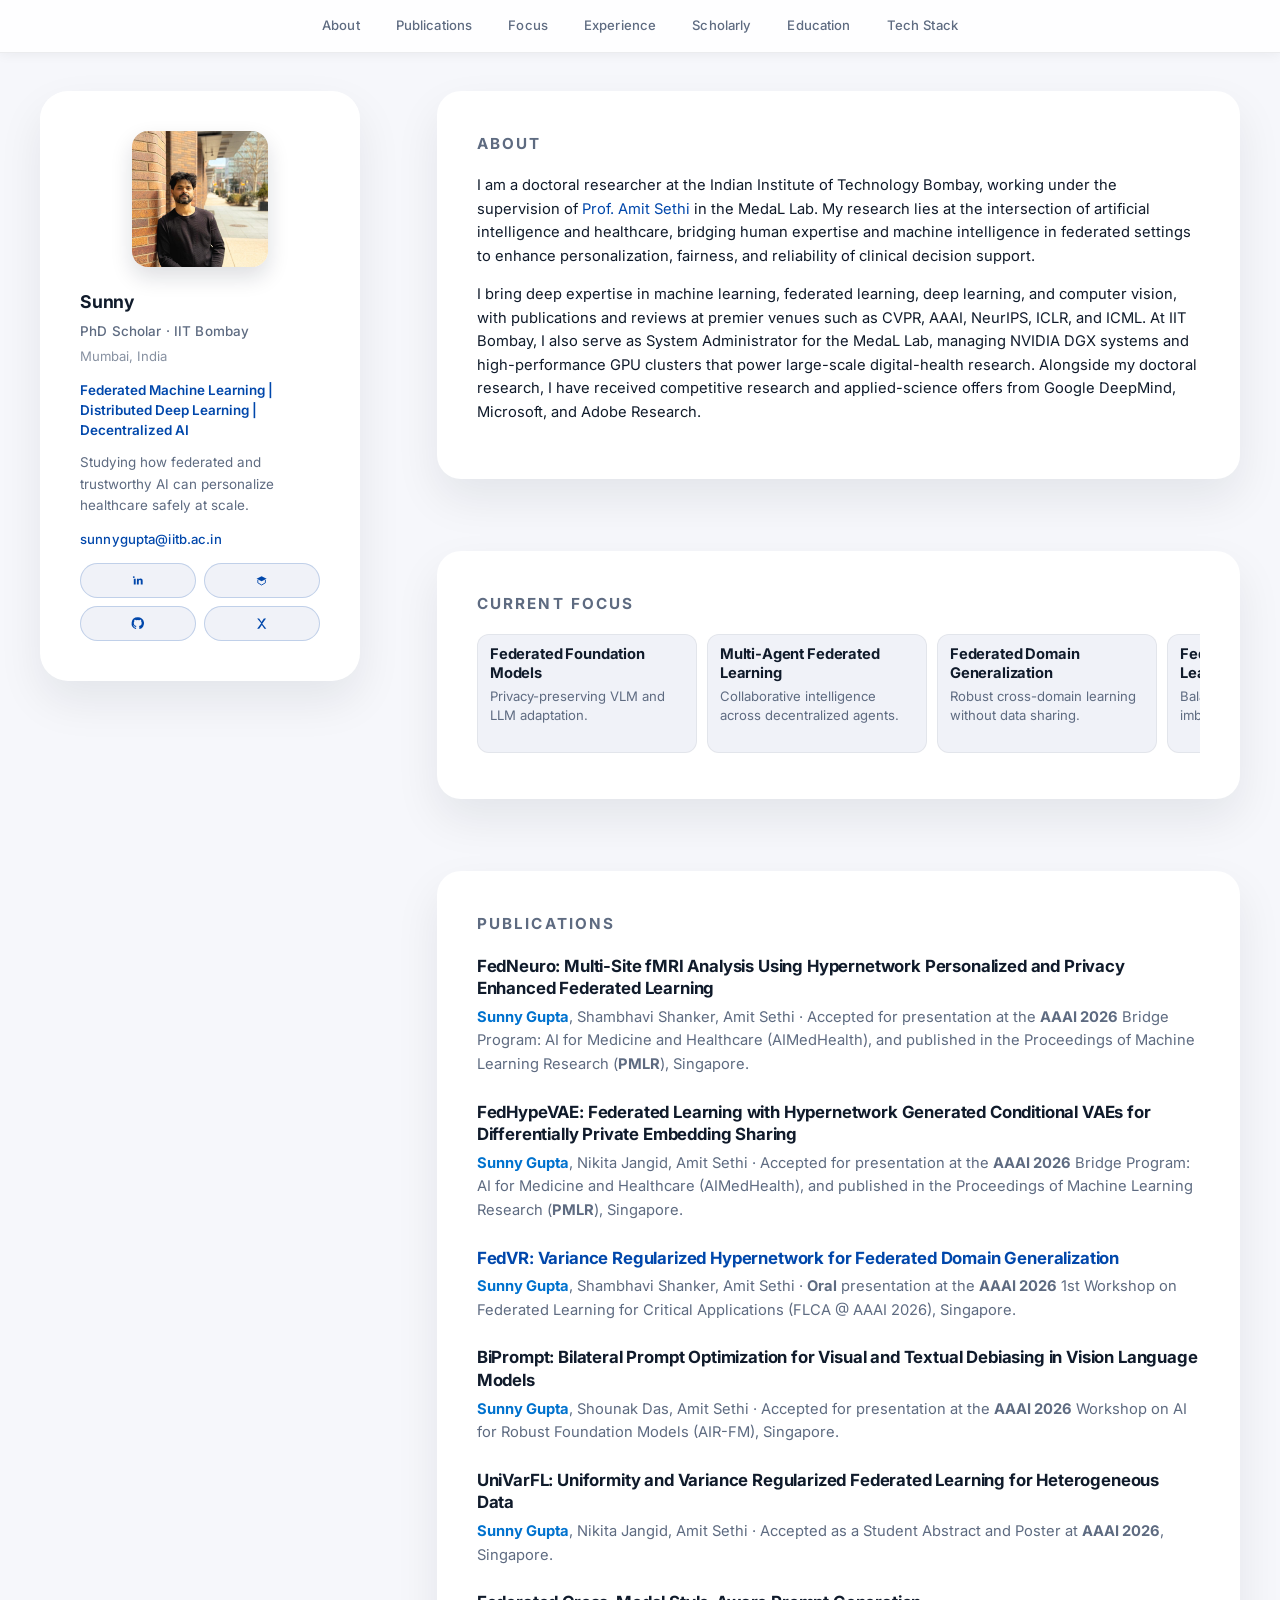
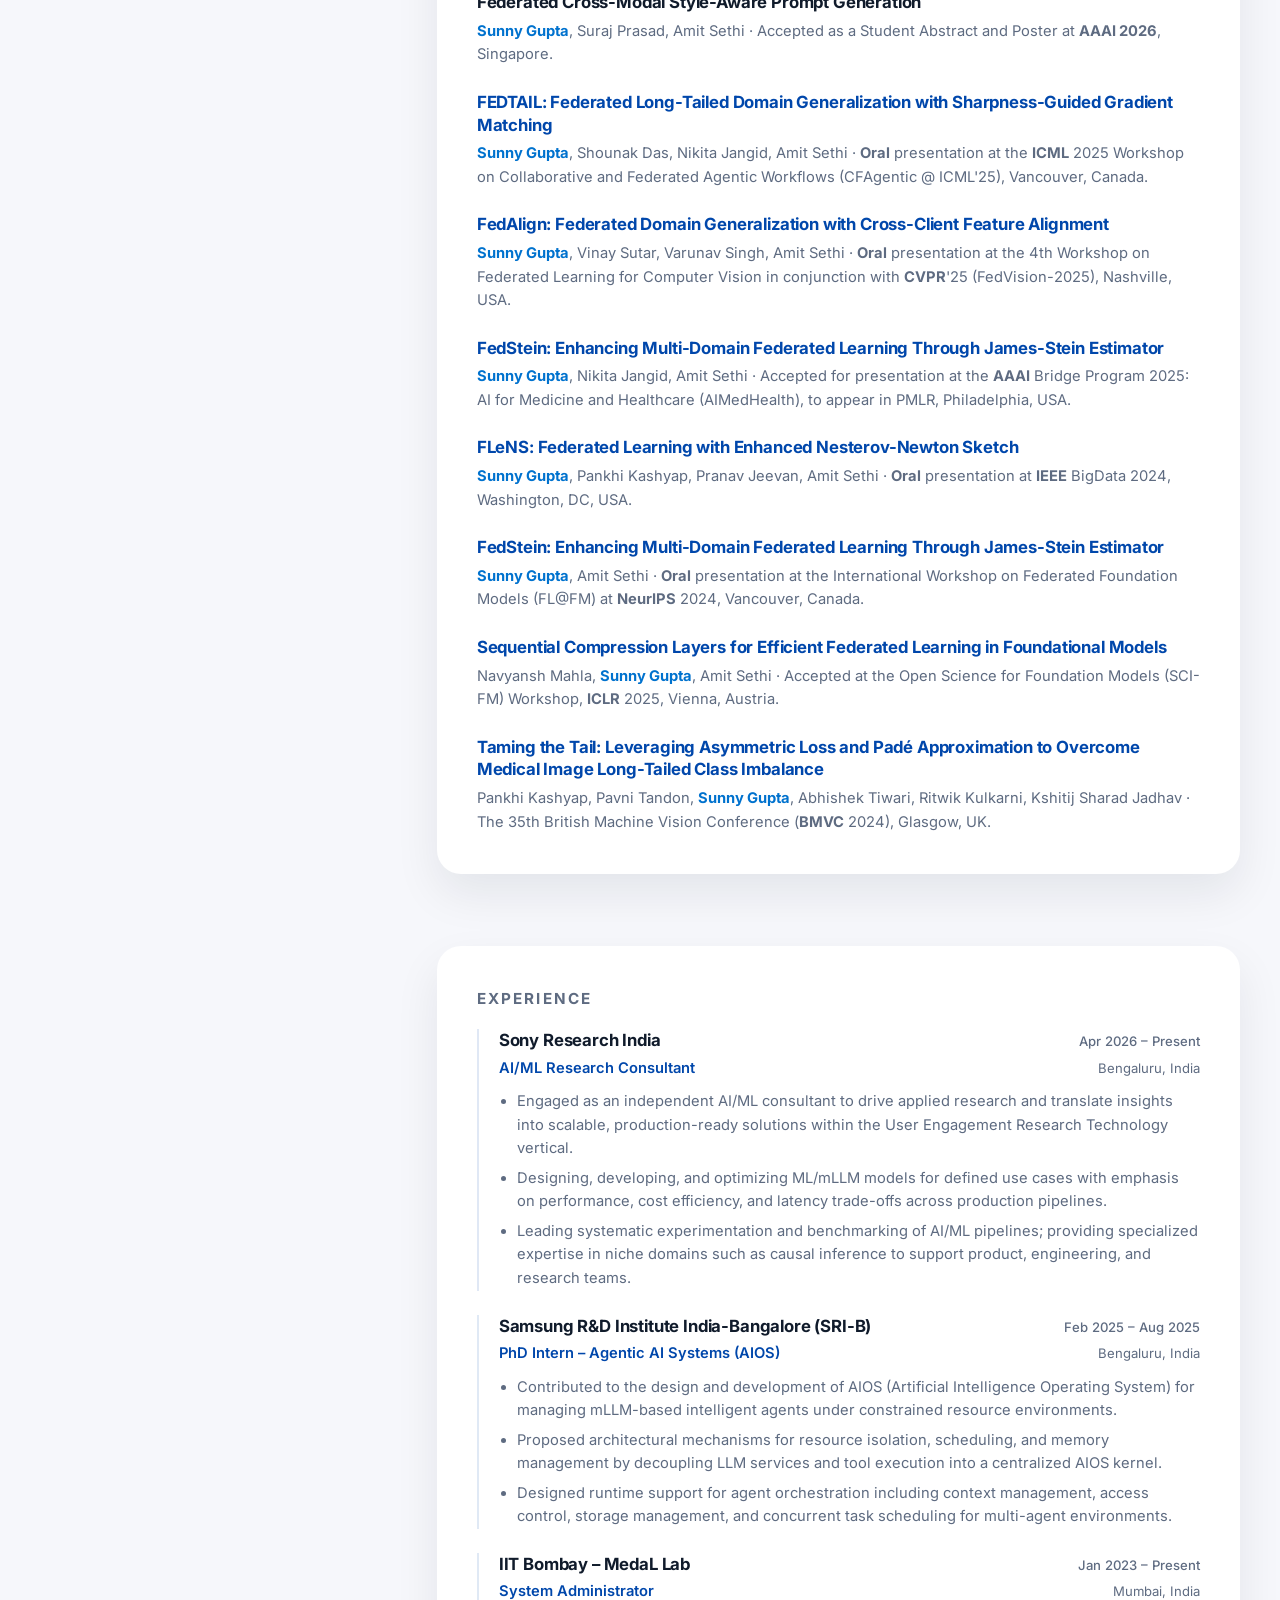
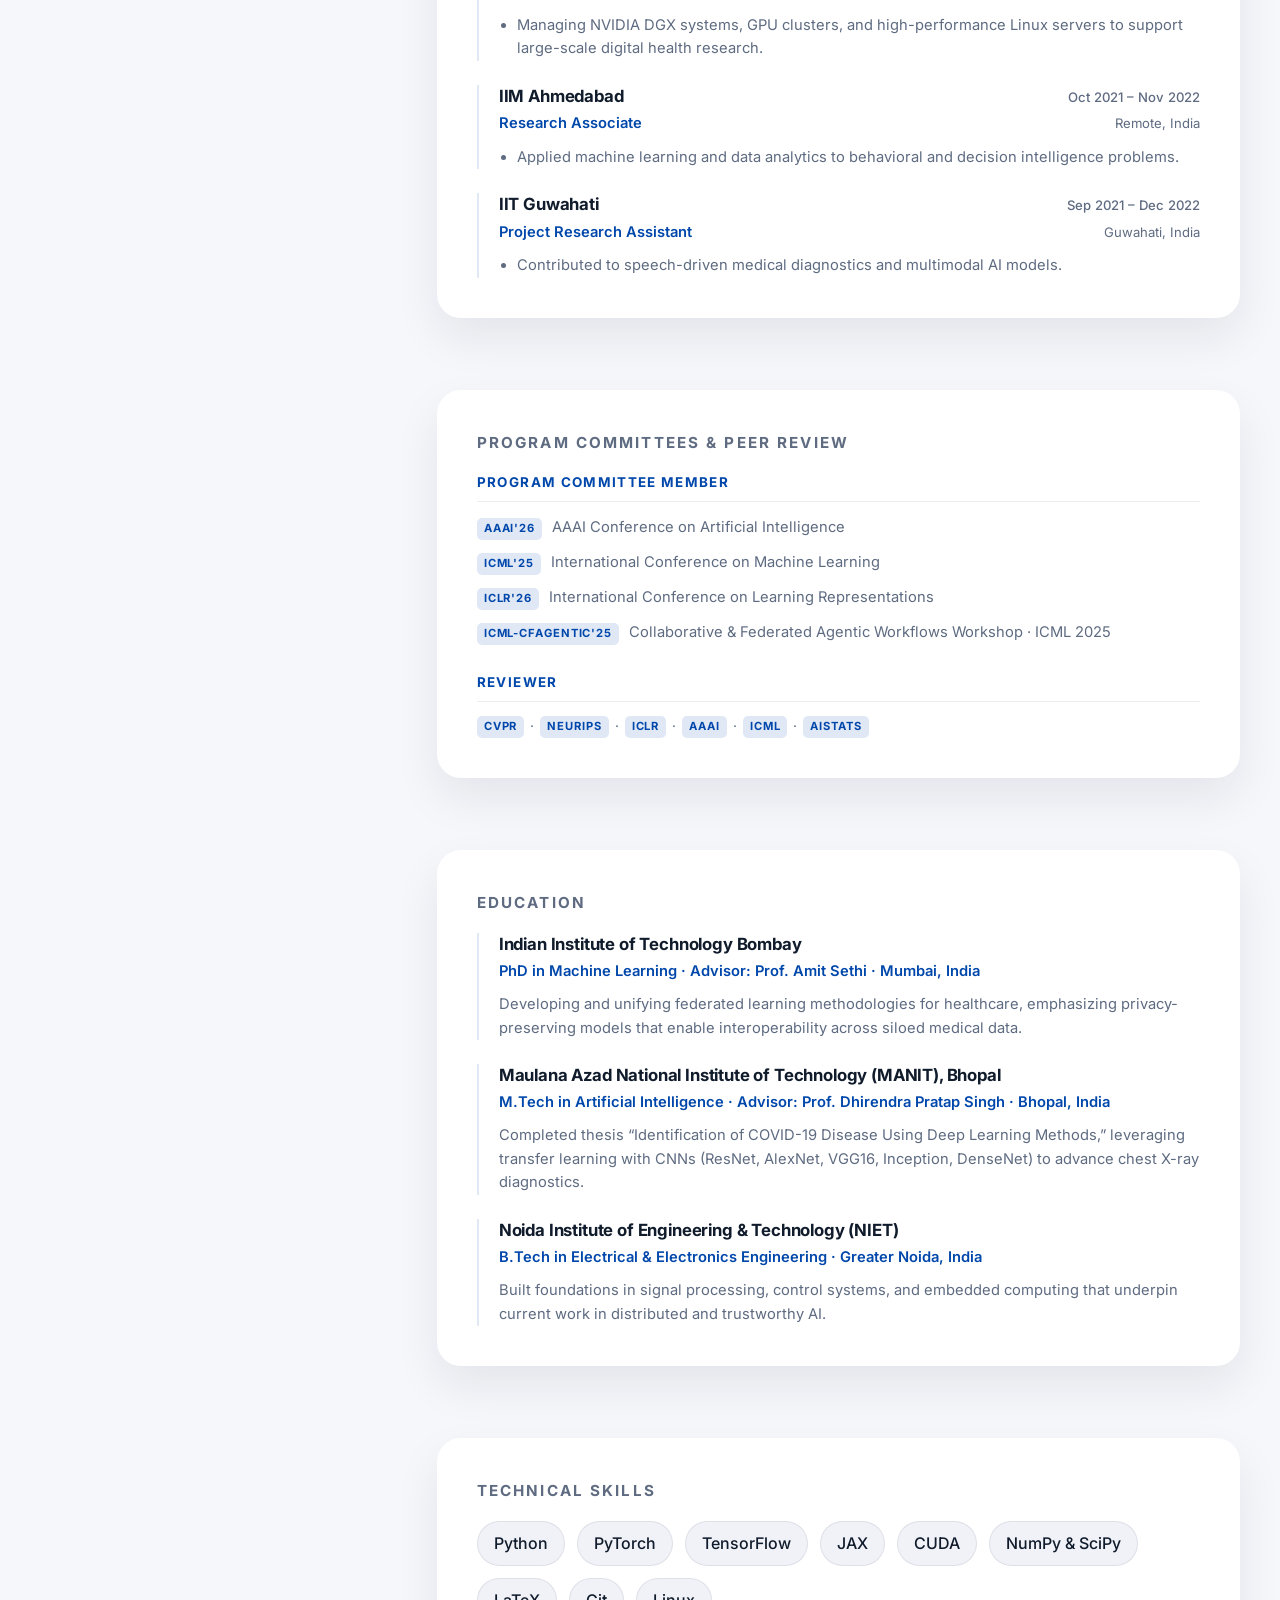
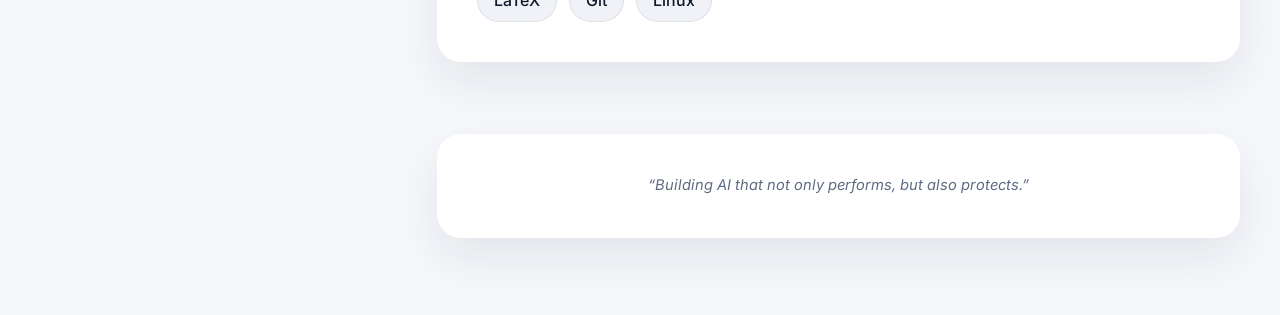
==== index.html @ 32f41bed "Fix mobile overflow, move offers to About, unify font sizes - Fix horizontal overflow on narrow scre" ====
<!DOCTYPE html>
<html lang="en">
<head>
  <meta charset="utf-8">
  <meta http-equiv="X-UA-Compatible" content="IE=edge">
  <meta name="viewport" content="width=device-width, initial-scale=1">
  <title>Sunny Gupta | Machine Learning Researcher</title>
  <meta name="description" content="Portfolio of Sunny Gupta, PhD Scholar at IIT Bombay focused on federated learning, distributed deep learning, and trustworthy AI.">
  <link rel="preconnect" href="https://fonts.googleapis.com">
  <link rel="preconnect" href="https://fonts.gstatic.com" crossorigin>
  <link href="https://fonts.googleapis.com/css2?family=Inter:wght@300;400;500;600;700&display=swap" rel="stylesheet">
  <link rel="stylesheet" href="styles.css?v=8">
  <style>
    #service, #education {
      background: #ffffff !important;
      border-radius: 24px !important;
      padding: clamp(28px, 4vw, 40px) !important;
      box-shadow: 0 20px 45px rgba(15, 23, 42, 0.08) !important;
    }
  </style>
</head>
<body data-ga-id="" data-plausible-domain="">
  <header class="top-nav">
    <nav class="top-nav__inner" aria-label="Page sections">
      <a href="#about">About</a>
      <a href="#highlights">Publications</a>
      <a href="#focus">Focus</a>
      <a href="#experience">Experience</a>
      <a href="#service">Scholarly</a>
      <a href="#education">Education</a>
      <a href="#skills">Tech Stack</a>
    </nav>
  </header>

  <div class="page">
    <aside class="profile">
      <div class="profile__image">
        <img src="sunny.jpg" alt="Portrait of Sunny Gupta" loading="lazy">
      </div>
      <div class="profile__content">
        <div class="profile__header">
          <h1 class="profile__name">Sunny</h1>
          <p class="profile__eyebrow">PhD Scholar · IIT Bombay</p>
          <p class="profile__location">Mumbai, India</p>
        </div>
        <p class="profile__role">Federated Machine Learning | Distributed Deep Learning | Decentralized AI</p>
        <p class="profile__tagline">
          Studying how federated and trustworthy AI can personalize healthcare safely at scale.
        </p>
        <a href="mailto:sunnygupta@iitb.ac.in" class="profile__email">sunnygupta@iitb.ac.in</a>

        <div class="profile__actions">
          <a class="button secondary button--icon" href="https://linkedin.com/in/isunnyi" target="_blank" rel="noopener" title="LinkedIn">
            <svg viewBox="0 0 24 24" aria-hidden="true">
              <path d="M6 9h3v9H6zM7.5 6.5a1.5 1.5 0 1 1-3 0a1.5 1.5 0 0 1 3 0zM11 9h2.8v1.3h.04a3 3 0 0 1 2.66-1.46C18.8 8.84 20 10 20 12.43V18h-3v-4.95c0-1.19-.43-2-1.52-2-0.83 0-1.32.56-1.54 1.1-.08.19-.1.46-.1.73V18h-3z" fill="currentColor"></path>
            </svg>
            <span class="sr-only">LinkedIn</span>
          </a>
          <a class="button secondary button--icon" href="https://scholar.google.com/citations?user=-I-B6DgAAAAJ&amp;hl=en" target="_blank" rel="noopener" title="Google Scholar">
            <svg viewBox="0 0 24 24" aria-hidden="true">
              <path d="m4 9 8-4 8 4-8 4-8-4z" fill="currentColor"></path>
              <path d="M6 11v4.5L12 19l6-3.5V11" fill="none" stroke="currentColor" stroke-width="1.4" stroke-linejoin="round"></path>
            </svg>
            <span class="sr-only">Google Scholar</span>
          </a>
          <a class="button secondary button--icon" href="https://github.com/sunnyinAI" target="_blank" rel="noopener" title="GitHub">
            <svg viewBox="0 0 24 24" aria-hidden="true">
              <path d="M12 2a9.5 9.5 0 0 0-3 18.5c.47.09.65-.2.65-.46v-1.6c-2.65.58-3.2-1.27-3.2-1.27-.43-1.09-1.05-1.38-1.05-1.38-.86-.6.07-.59.07-.59.95.07 1.45.99 1.45.99.85 1.48 2.23 1.05 2.78.8.09-.63.33-1.05.6-1.29-2.11-.24-4.33-1.08-4.33-4.8 0-1.06.38-1.93 1-2.61-.1-.24-.44-1.2.1-2.5 0 0 .82-.26 2.7 1a9.3 9.3 0 0 1 4.9 0c1.88-1.26 2.7-1 2.7-1 .54 1.3.2 2.26.1 2.5.62.68 1 1.55 1 2.6 0 3.73-2.22 4.57-4.34 4.81.34.3.64.88.64 1.78v2.64c0 .26.18.55.66.46A9.5 9.5 0 0 0 12 2z" fill="currentColor"></path>
            </svg>
            <span class="sr-only">GitHub</span>
          </a>
          <a class="button secondary button--icon" href="https://x.com/sunnyinAI" target="_blank" rel="noopener" title="X / Twitter">
            <svg viewBox="0 0 24 24" aria-hidden="true">
              <path d="M5 4h3l3.9 5.5L15.6 4H19l-6 8.2L19.5 20h-3l-4.1-5.8L8.2 20H5l6.4-8.4z" fill="currentColor"></path>
            </svg>
            <span class="sr-only">X</span>
          </a>
        </div>

      </div>
    </aside>

    <main class="content">
      <section id="about" class="content__section">
        <h2 class="section-title">About</h2>
        <p>
          I am a doctoral researcher at the Indian Institute of Technology Bombay, working under the supervision of
          <a href="https://www.ee.iitb.ac.in/~asethi/" target="_blank" rel="noopener">Prof. Amit Sethi</a> in the MedaL Lab. My research lies at the intersection of artificial intelligence and healthcare, bridging human expertise and machine intelligence in federated settings to enhance personalization, fairness, and reliability of clinical decision support.
        </p>
        <p>
          I bring deep expertise in machine learning, federated learning, deep learning, and computer vision, with publications and reviews at premier venues such as CVPR, AAAI, NeurIPS, ICLR, and ICML. At IIT Bombay, I also serve as System Administrator for the MedaL Lab, managing NVIDIA DGX systems and high-performance GPU clusters that power large-scale digital-health research. Alongside my doctoral research, I have received competitive research and applied-science offers from Google DeepMind, Microsoft, and Adobe Research.
        </p>
      </section>

      <section id="focus" class="content__section">
        <h2 class="section-title">Current Focus</h2>
        <div class="focus-strip">
          <article>
            <h3>Federated Foundation Models</h3>
            <p>Privacy-preserving VLM and LLM adaptation.</p>
          </article>
          <article>
            <h3>Multi-Agent Federated Learning</h3>
            <p>Collaborative intelligence across decentralized agents.</p>
          </article>
          <article>
            <h3>Federated Domain Generalization</h3>
            <p>Robust cross-domain learning without data sharing.</p>
          </article>
          <article>
            <h3>Federated Long-Tailed Learning</h3>
            <p>Balanced learning under label imbalance and non-IID data.</p>
          </article>
          <article>
            <h3>Trustworthy Federated Systems</h3>
            <p>Designing privacy-preserving training with differential privacy and secure aggregation.</p>
          </article>
        </div>
      </section>

      <section id="highlights" class="content__section">
        <h2 class="section-title">Publications</h2>
        <ul class="list-with-heading">
          <li>
            <h3>FedNeuro: Multi-Site fMRI Analysis Using Hypernetwork Personalized and Privacy Enhanced Federated Learning</h3>
            <p><span class="author-highlight">Sunny Gupta</span>, Shambhavi Shanker, Amit Sethi · Accepted for presentation at the <strong>AAAI 2026</strong> Bridge Program: AI for Medicine and Healthcare (AIMedHealth), and published in the Proceedings of Machine Learning Research (<strong>PMLR</strong>), Singapore.</p>
          </li>
          <li>
            <h3>FedHypeVAE: Federated Learning with Hypernetwork Generated Conditional VAEs for Differentially Private Embedding Sharing</h3>
            <p><span class="author-highlight">Sunny Gupta</span>, Nikita Jangid, Amit Sethi · Accepted for presentation at the <strong>AAAI 2026</strong> Bridge Program: AI for Medicine and Healthcare (AIMedHealth), and published in the Proceedings of Machine Learning Research (<strong>PMLR</strong>), Singapore.</p>
          </li>
          <li>
            <h3><a href="https://openreview.net/forum?id=sf1ovOGTaf" target="_blank" rel="noopener">FedVR: Variance Regularized Hypernetwork for Federated Domain Generalization</a></h3>
            <p><span class="author-highlight">Sunny Gupta</span>, Shambhavi Shanker, Amit Sethi · <strong>Oral</strong> presentation at the <strong>AAAI 2026</strong> 1st Workshop on Federated Learning for Critical Applications (FLCA @ AAAI 2026), Singapore.</p>
          </li>
          <li>
            <h3>BiPrompt: Bilateral Prompt Optimization for Visual and Textual Debiasing in Vision Language Models</h3>
            <p><span class="author-highlight">Sunny Gupta</span>, Shounak Das, Amit Sethi · Accepted for presentation at the <strong>AAAI 2026</strong> Workshop on AI for Robust Foundation Models (AIR-FM), Singapore.</p>
          </li>
          <li>
            <h3>UniVarFL: Uniformity and Variance Regularized Federated Learning for Heterogeneous Data</h3>
            <p><span class="author-highlight">Sunny Gupta</span>, Nikita Jangid, Amit Sethi · Accepted as a Student Abstract and Poster at <strong>AAAI 2026</strong>, Singapore.</p>
          </li>
          <li>
            <h3>Federated Cross-Modal Style-Aware Prompt Generation</h3>
            <p><span class="author-highlight">Sunny Gupta</span>, Suraj Prasad, Amit Sethi · Accepted as a Student Abstract and Poster at <strong>AAAI 2026</strong>, Singapore.</p>
          </li>
          <li>
            <h3><a href="https://icml.cc/virtual/2025/47994" target="_blank" rel="noopener">FEDTAIL: Federated Long-Tailed Domain Generalization with Sharpness-Guided Gradient Matching</a></h3>
            <p><span class="author-highlight">Sunny Gupta</span>, Shounak Das, Nikita Jangid, Amit Sethi · <strong>Oral</strong> presentation at the <strong>ICML</strong> 2025 Workshop on Collaborative and Federated Agentic Workflows (CFAgentic @ ICML'25), Vancouver, Canada.</p>
          </li>
          <li>
            <h3><a href="https://openaccess.thecvf.com/content/CVPR2025W/FedVision/html/Gupta_FedAlign_Federated_Domain_Generalization_with_Cross-Client_Feature_Alignment_CVPRW_2025_paper.html" target="_blank" rel="noopener">FedAlign: Federated Domain Generalization with Cross-Client Feature Alignment</a></h3>
            <p><span class="author-highlight">Sunny Gupta</span>, Vinay Sutar, Varunav Singh, Amit Sethi · <strong>Oral</strong> presentation at the 4th Workshop on Federated Learning for Computer Vision in conjunction with <strong>CVPR</strong>'25 (FedVision-2025), Nashville, USA.</p>
          </li>
          <li>
            <h3><a href="https://proceedings.mlr.press/v281/gupta25a.html" target="_blank" rel="noopener">FedStein: Enhancing Multi-Domain Federated Learning Through James-Stein Estimator</a></h3>
            <p><span class="author-highlight">Sunny Gupta</span>, Nikita Jangid, Amit Sethi · Accepted for presentation at the <strong>AAAI</strong> Bridge Program 2025: AI for Medicine and Healthcare (AIMedHealth), to appear in PMLR, Philadelphia, USA.</p>
          </li>
          <li>
            <h3><a href="https://ieeexplore.ieee.org/abstract/document/10825820" target="_blank" rel="noopener">FLeNS: Federated Learning with Enhanced Nesterov-Newton Sketch</a></h3>
            <p><span class="author-highlight">Sunny Gupta</span>, Pankhi Kashyap, Pranav Jeevan, Amit Sethi · <strong>Oral</strong> presentation at <strong>IEEE</strong> BigData 2024, Washington, DC, USA.</p>
          </li>
          <li>
            <h3><a href="https://openreview.net/attachment?id=uBooD9HQQu&amp;name=pdf" target="_blank" rel="noopener">FedStein: Enhancing Multi-Domain Federated Learning Through James-Stein Estimator</a></h3>
            <p><span class="author-highlight">Sunny Gupta</span>, Amit Sethi · <strong>Oral</strong> presentation at the International Workshop on Federated Foundation Models (FL@FM) at <strong>NeurIPS</strong> 2024, Vancouver, Canada.</p>
          </li>
          <li>
            <h3><a href="https://openreview.net/forum?id=lhA3oVClTf" target="_blank" rel="noopener">Sequential Compression Layers for Efficient Federated Learning in Foundational Models</a></h3>
            <p>Navyansh Mahla, <span class="author-highlight">Sunny Gupta</span>, Amit Sethi · Accepted at the Open Science for Foundation Models (SCI-FM) Workshop, <strong>ICLR</strong> 2025, Vienna, Austria.</p>
          </li>
          <li>
            <h3><a href="https://bmvc2024.org/proceedings/416/" target="_blank" rel="noopener">Taming the Tail: Leveraging Asymmetric Loss and Padé Approximation to Overcome Medical Image Long-Tailed Class Imbalance</a></h3>
            <p>Pankhi Kashyap, Pavni Tandon, <span class="author-highlight">Sunny Gupta</span>, Abhishek Tiwari, Ritwik Kulkarni, Kshitij Sharad Jadhav · The 35th British Machine Vision Conference (<strong>BMVC</strong> 2024), Glasgow, UK.</p>
          </li>
        </ul>
      </section>

      <section id="experience" class="content__section">
        <h2 class="section-title">Experience</h2>
        <div class="timeline">
          <article>
            <header>
              <div class="timeline__head">
                <h3>Sony Research India</h3>
                <span class="timeline__date">Apr 2026 – Present</span>
              </div>
              <div class="timeline__sub">
                <span class="timeline__role">AI/ML Research Consultant</span>
                <span class="timeline__place">Bengaluru, India</span>
              </div>
            </header>
            <ul class="timeline__bullets">
              <li>Engaged as an independent AI/ML consultant to drive applied research and translate insights into scalable, production-ready solutions within the User Engagement Research Technology vertical.</li>
              <li>Designing, developing, and optimizing ML/mLLM models for defined use cases with emphasis on performance, cost efficiency, and latency trade-offs across production pipelines.</li>
              <li>Leading systematic experimentation and benchmarking of AI/ML pipelines; providing specialized expertise in niche domains such as causal inference to support product, engineering, and research teams.</li>
            </ul>
          </article>
          <article>
            <header>
              <div class="timeline__head">
                <h3>Samsung R&amp;D Institute India-Bangalore (SRI-B)</h3>
                <span class="timeline__date">Feb 2025 – Aug 2025</span>
              </div>
              <div class="timeline__sub">
                <span class="timeline__role">PhD Intern – Agentic AI Systems (AIOS)</span>
                <span class="timeline__place">Bengaluru, India</span>
              </div>
            </header>
            <ul class="timeline__bullets">
              <li>Contributed to the design and development of AIOS (Artificial Intelligence Operating System) for managing mLLM-based intelligent agents under constrained resource environments.</li>
              <li>Proposed architectural mechanisms for resource isolation, scheduling, and memory management by decoupling LLM services and tool execution into a centralized AIOS kernel.</li>
              <li>Designed runtime support for agent orchestration including context management, access control, storage management, and concurrent task scheduling for multi-agent environments.</li>
            </ul>
          </article>
          <article>
            <header>
              <div class="timeline__head">
                <h3>IIT Bombay – MedaL Lab</h3>
                <span class="timeline__date">Jan 2023 – Present</span>
              </div>
              <div class="timeline__sub">
                <span class="timeline__role">System Administrator</span>
                <span class="timeline__place">Mumbai, India</span>
              </div>
            </header>
            <ul class="timeline__bullets">
              <li>Managing NVIDIA DGX systems, GPU clusters, and high-performance Linux servers to support large-scale digital health research.</li>
            </ul>
          </article>
          <article>
            <header>
              <div class="timeline__head">
                <h3>IIM Ahmedabad</h3>
                <span class="timeline__date">Oct 2021 – Nov 2022</span>
              </div>
              <div class="timeline__sub">
                <span class="timeline__role">Research Associate</span>
                <span class="timeline__place">Remote, India</span>
              </div>
            </header>
            <ul class="timeline__bullets">
              <li>Applied machine learning and data analytics to behavioral and decision intelligence problems.</li>
            </ul>
          </article>
          <article>
            <header>
              <div class="timeline__head">
                <h3>IIT Guwahati</h3>
                <span class="timeline__date">Sep 2021 – Dec 2022</span>
              </div>
              <div class="timeline__sub">
                <span class="timeline__role">Project Research Assistant</span>
                <span class="timeline__place">Guwahati, India</span>
              </div>
            </header>
            <ul class="timeline__bullets">
              <li>Contributed to speech-driven medical diagnostics and multimodal AI models.</li>
            </ul>
          </article>
        </div>
      </section>

      <section id="service" class="content__section" style="background:#fff;border-radius:24px;padding:clamp(28px,4vw,40px);box-shadow:0 20px 45px rgba(15,23,42,0.08)">
        <h2 class="section-title">Program Committees &amp; Peer Review</h2>

        <div class="service-group">
          <h3 class="service-group__label">Program Committee Member</h3>
          <ul class="service-list">
            <li>
              <a href="https://aaai.org/conference/aaai/aaai-26/2026-program-committee/" target="_blank" rel="noopener" class="conf-tag">AAAI'26</a>
              <span>AAAI Conference on Artificial Intelligence</span>
            </li>
            <li>
              <a href="https://icml.cc/Conferences/2025/ProgramCommittee" target="_blank" rel="noopener" class="conf-tag">ICML'25</a>
              <span>International Conference on Machine Learning</span>
            </li>
            <li>
              <a href="https://iclr.cc/Conferences/2026/ProgramCommittee" target="_blank" rel="noopener" class="conf-tag">ICLR'26</a>
              <span>International Conference on Learning Representations</span>
            </li>
            <li>
              <a href="https://cfagentic.github.io/" target="_blank" rel="noopener" class="conf-tag">ICML-CFAgentic'25</a>
              <span>Collaborative &amp; Federated Agentic Workflows Workshop · ICML 2025</span>
            </li>
          </ul>
        </div>

        <div class="service-group">
          <h3 class="service-group__label">Reviewer</h3>
          <div class="service-reviewer-row">
            <span class="conf-tag">CVPR</span>
            <span class="conf-sep">·</span>
            <span class="conf-tag">NeurIPS</span>
            <span class="conf-sep">·</span>
            <a href="https://iclr.cc/Conferences/2026/ProgramCommittee" target="_blank" rel="noopener" class="conf-tag">ICLR</a>
            <span class="conf-sep">·</span>
            <a href="https://aaai.org/conference/aaai/aaai-26/2026-program-committee/" target="_blank" rel="noopener" class="conf-tag">AAAI</a>
            <span class="conf-sep">·</span>
            <a href="https://icml.cc/Conferences/2025/ProgramCommittee" target="_blank" rel="noopener" class="conf-tag">ICML</a>
            <span class="conf-sep">·</span>
            <a href="https://virtual.aistats.org/Conferences/2026/Reviewers" target="_blank" rel="noopener" class="conf-tag">AISTATS</a>
          </div>
        </div>
      </section>

      <section id="education" class="content__section" style="background:#fff;border-radius:24px;padding:clamp(28px,4vw,40px);box-shadow:0 20px 45px rgba(15,23,42,0.08)">
        <h2 class="section-title">Education</h2>
        <div class="timeline">
          <article>
            <header>
              <h3>Indian Institute of Technology Bombay</h3>
              <span class="timeline__meta">PhD in Machine Learning · Advisor: <a href="https://www.ee.iitb.ac.in/~asethi/" target="_blank" rel="noopener">Prof. Amit Sethi</a> · Mumbai, India</span>
            </header>
            <p>Developing and unifying federated learning methodologies for healthcare, emphasizing privacy-preserving models that enable interoperability across siloed medical data.</p>
          </article>
          <article>
            <header>
              <h3>Maulana Azad National Institute of Technology (MANIT), Bhopal</h3>
              <span class="timeline__meta">M.Tech in Artificial Intelligence · Advisor: <a href="https://www.manit.ac.in/content/dr-dhirendra-pratap-singh" target="_blank" rel="noopener">Prof. Dhirendra Pratap Singh</a> · Bhopal, India</span>
            </header>
            <p>Completed thesis “Identification of COVID-19 Disease Using Deep Learning Methods,” leveraging transfer learning with CNNs (ResNet, AlexNet, VGG16, Inception, DenseNet) to advance chest X-ray diagnostics.</p>
          </article>
          <article>
            <header>
              <h3>Noida Institute of Engineering &amp; Technology (NIET)</h3>
              <span class="timeline__meta">B.Tech in Electrical &amp; Electronics Engineering · Greater Noida, India</span>
            </header>
            <p>Built foundations in signal processing, control systems, and embedded computing that underpin current work in distributed and trustworthy AI.</p>
          </article>
        </div>
      </section>

      <section id="skills" class="content__section">
        <h2 class="section-title">Technical Skills</h2>
        <div class="pill-list">
          <span>Python</span>
          <span>PyTorch</span>
          <span>TensorFlow</span>
          <span>JAX</span>
          <span>CUDA</span>
          <span>NumPy &amp; SciPy</span>
          <span>LaTeX</span>
          <span>Git</span>
          <span>Linux</span>
        </div>
      </section>

      <section class="content__section">
        <p class="footer__quote">“Building AI that not only performs, but also protects.”</p>
      </section>
    </main>
  </div>

  <script src="analytics.js"></script>
</body>
</html>
---- styles.css ----
:root {
  color-scheme: light;
  --background: #f6f7fb;
  --surface: #ffffff;
  --surface-alt: #f0f2f8;
  --text: #101b2b;
  --text-muted: #5e6b81;
  --accent: #0047ab;
  --accent-soft: rgba(0, 71, 171, 0.12);
  --author-highlight: #0072ce;
  --border: rgba(16, 27, 43, 0.08);
  --shadow: 0 20px 45px rgba(15, 23, 42, 0.08);
  --space: clamp(20px, 4vw, 32px);
  --link: #0047ab;
  --link-hover: #00398c;
}

*,
*::before,
*::after {
  box-sizing: border-box;
}

html {
  scroll-padding-top: 58px;
}

body {
  margin: 0;
  font-family: "Inter", system-ui, -apple-system, BlinkMacSystemFont, "Segoe UI", sans-serif;
  color: var(--text);
  background: var(--background);
  line-height: 1.65;
  -webkit-font-smoothing: antialiased;
}

img {
  display: block;
  max-width: 100%;
  height: auto;
}

a {
  color: inherit;
  text-decoration: none;
}

.content a:not(.button) {
  color: var(--link);
  text-decoration: none;
}

.content a:not(.button):hover,
.content a:not(.button):focus {
  color: var(--link-hover);
}

.author-highlight {
  color: var(--author-highlight);
  font-weight: 700;
}

.top-nav {
  position: sticky;
  top: 0;
  z-index: 100;
  background: rgba(255, 255, 255, 0.85);
  backdrop-filter: blur(16px);
  -webkit-backdrop-filter: blur(16px);
  border-bottom: 1px solid var(--border);
  box-shadow: 0 1px 12px rgba(15, 23, 42, 0.06);
}

.top-nav__inner {
  width: min(1200px, 95vw);
  margin: 0 auto;
  display: flex;
  align-items: center;
  justify-content: center;
  gap: 4px;
  padding: 8px 0;
  overflow-x: auto;
  scrollbar-width: none;
}

.top-nav__inner::-webkit-scrollbar {
  display: none;
}

.top-nav__inner a {
  padding: 7px 16px;
  font-size: 0.82rem;
  font-weight: 500;
  color: var(--text-muted);
  letter-spacing: 0.01em;
  white-space: nowrap;
  border-radius: 999px;
  transition: background 0.18s ease, color 0.18s ease;
}

.top-nav__inner a:hover,
.top-nav__inner a:focus {
  background: var(--accent-soft);
  color: var(--accent);
}

.page {
  width: min(1200px, 95vw);
  margin: clamp(20px, 3vw, 40px) auto clamp(32px, 6vw, 80px);
  display: grid;
  grid-template-columns: minmax(260px, 320px) 1fr;
  gap: clamp(36px, 6vw, 96px);
}

.profile {
  background: var(--surface);
  border-radius: 28px;
  padding: clamp(28px, 4vw, 40px);
  box-shadow: var(--shadow);
  position: sticky;
  top: clamp(20px, 6vw, 60px);
  align-self: start;
  display: flex;
  flex-direction: column;
  gap: 20px;
  min-width: 0;
}

.profile__image {
  display: flex;
  justify-content: center;
}

.profile__image img {
  width: 136px;
  height: 136px;
  object-fit: cover;
  border-radius: 16px;
  box-shadow: 0 10px 22px rgba(15, 23, 42, 0.14);
}

.profile__content {
  display: flex;
  flex-direction: column;
  gap: 12px;
}

.profile__header {
  display: flex;
  flex-direction: column;
  gap: 4px;
}

.profile__name {
  font-size: 1.1rem;
  font-weight: 700;
  letter-spacing: -0.01em;
  margin: 0;
}

.profile__eyebrow {
  font-size: 0.84rem;
  font-weight: 500;
  letter-spacing: 0.01em;
  color: var(--text-muted);
  margin: 0;
}

.profile__location {
  font-size: 0.82rem;
  color: var(--text-muted);
  opacity: 0.75;
  margin: 0;
}

.profile__role {
  font-size: 0.84rem;
  font-weight: 600;
  color: var(--accent);
  margin: 0;
  line-height: 1.5;
}

.profile__tagline {
  font-size: 0.84rem;
  margin: 0;
  color: var(--text-muted);
  line-height: 1.6;
}

.profile__email {
  font-size: 0.82rem;
  font-weight: 500;
  color: var(--accent);
  letter-spacing: 0.01em;
}

.profile__email:hover,
.profile__email:focus {
  color: var(--link-hover);
}


.profile__actions {
  display: grid;
  grid-template-columns: 1fr 1fr;
  gap: 8px;
}

.profile__actions .button--icon {
  padding: 9px;
  justify-content: center;
}

.profile__actions .button--icon svg {
  width: 0.95rem;
  height: 0.95rem;
}

.button {
  display: inline-flex;
  justify-content: center;
  align-items: center;
  gap: 8px;
  font-size: 0.95rem;
  padding: 10px 18px;
  border-radius: 999px;
  font-weight: 600;
  border: 1px solid transparent;
  transition: transform 0.2s ease, box-shadow 0.2s ease, border-color 0.2s ease;
}

.button svg {
  width: 1.05rem;
  height: 1.05rem;
  flex-shrink: 0;
}

.button--icon {
  padding: 10px 12px;
}

.button--icon svg {
  margin: 0;
}

.sr-only {
  position: absolute;
  width: 1px;
  height: 1px;
  padding: 0;
  margin: -1px;
  overflow: hidden;
  clip: rect(0, 0, 0, 0);
  white-space: nowrap;
  border: 0;
}

.button.primary {
  background: var(--accent);
  color: #ffffff;
  box-shadow: 0 12px 25px rgba(0, 71, 171, 0.25);
}

.button.primary:hover,
.button.primary:focus {
  transform: translateY(-1px);
  box-shadow: 0 15px 30px rgba(0, 71, 171, 0.28);
}

.button.secondary {
  background: var(--surface-alt);
  border-color: rgba(0, 71, 171, 0.2);
  color: var(--accent);
}

.button.secondary:hover,
.button.secondary:focus {
  transform: translateY(-1px);
  border-color: rgba(0, 71, 171, 0.4);
}

.content {
  display: flex;
  flex-direction: column;
  gap: clamp(40px, 6vw, 72px);
  min-width: 0;
}

.content__section {
  background: var(--surface);
  border-radius: 24px;
  padding: clamp(28px, 4vw, 40px);
  box-shadow: var(--shadow);
}

.section-title {
  margin: 0 0 18px;
  font-size: 0.95rem;
  letter-spacing: 0.14em;
  text-transform: uppercase;
  color: var(--text-muted);
}

.section-title + p {
  margin-top: 0;
}

/* Keep body copy scale consistent across all content cards (matches Experience). */
.content__section p,
.content__section li,
.content__section .timeline__meta,
.content__section .service-reviewer-row {
  font-size: 0.92rem;
  line-height: 1.6;
}

.content__section h3 {
  font-size: 1.05rem;
  font-weight: 700;
  line-height: 1.35;
  letter-spacing: -0.01em;
}

.list-with-heading {
  list-style: none;
  padding: 0;
  margin: 0;
  display: grid;
  gap: 24px;
}

.list-with-heading h3 {
  margin: 0 0 6px;
}

.list-with-heading p {
  margin: 0;
  color: var(--text-muted);
}

.focus-strip {
  display: flex;
  gap: 10px;
  overflow-x: auto;
  padding-bottom: 6px;
  scrollbar-width: thin;
  scroll-snap-type: x proximity;
}

.focus-strip article {
  flex: 0 0 220px;
  background: var(--surface-alt);
  border-radius: 12px;
  padding: 10px 12px;
  border: 1px solid rgba(15, 23, 42, 0.06);
  scroll-snap-align: start;
}

.focus-strip h3 {
  margin: 0;
  font-size: 0.92rem;
  line-height: 1.3;
}

.focus-strip p {
  margin: 4px 0 0;
  color: var(--text-muted);
  font-size: 0.82rem;
  line-height: 1.4;
}

.timeline {
  display: grid;
  gap: 24px;
  position: relative;
}

.timeline article {
  padding-left: 20px;
  border-left: 2px solid var(--accent-soft);
}

.timeline article header {
  margin-bottom: 6px;
}

.timeline h3 {
  margin: 0;
}

.timeline__meta {
  display: block;
  font-weight: 600;
  color: var(--accent);
  font-size: 0.9rem;
  margin-top: 4px;
}

.timeline p {
  margin: 10px 0 0;
  color: var(--text-muted);
}

.timeline__head {
  display: flex;
  justify-content: space-between;
  align-items: baseline;
  gap: 12px;
}

.timeline__date {
  font-size: 0.82rem;
  font-weight: 500;
  color: var(--text-muted);
  white-space: nowrap;
  flex-shrink: 0;
}

.timeline__sub {
  display: flex;
  justify-content: space-between;
  align-items: baseline;
  gap: 12px;
  margin-top: 3px;
}

.timeline__role {
  font-size: 0.92rem;
  font-style: normal;
  font-weight: 600;
  color: var(--accent);
}

.timeline__place {
  font-size: 0.82rem;
  color: var(--text-muted);
  white-space: nowrap;
  flex-shrink: 0;
}

.timeline__bullets {
  margin: 10px 0 0;
  padding-left: 18px;
  display: grid;
  gap: 6px;
}

.timeline__bullets li {
  color: var(--text-muted);
  font-size: 0.92rem;
  line-height: 1.6;
}

.pill-list {
  display: flex;
  flex-wrap: wrap;
  gap: 12px;
}

.pill-list span {
  background: var(--surface-alt);
  border-radius: 999px;
  padding: 8px 16px;
  border: 1px solid rgba(15, 23, 42, 0.08);
  font-weight: 500;
  color: var(--text);
}

.service-group {
  margin-bottom: 28px;
}

.service-group:last-child {
  margin-bottom: 0;
}

.content__section .service-group__label {
  font-size: 0.84rem;
  font-weight: 700;
  letter-spacing: 0.1em;
  text-transform: uppercase;
  color: var(--accent);
  margin: 0 0 14px;
  padding-bottom: 10px;
  border-bottom: 1px solid var(--border);
}

.service-list {
  list-style: none;
  padding: 0;
  margin: 0;
  display: grid;
  gap: 11px;
}

.service-list li {
  display: flex;
  align-items: baseline;
  gap: 10px;
  color: var(--text-muted);
}

.conf-tag {
  display: inline-block;
  font-size: 0.7rem;
  font-weight: 700;
  letter-spacing: 0.08em;
  text-transform: uppercase;
  background: var(--accent-soft);
  color: var(--accent);
  border-radius: 5px;
  padding: 2px 7px;
  white-space: nowrap;
  flex-shrink: 0;
  transition: background 0.18s ease, color 0.18s ease;
}

a.conf-tag:hover,
a.conf-tag:focus {
  background: var(--accent);
  color: #ffffff;
}

.service-reviewer-row {
  display: flex;
  flex-wrap: wrap;
  align-items: center;
  gap: 6px;
}

.conf-sep {
  color: var(--text-muted);
  font-size: 0.85rem;
  line-height: 1;
  user-select: none;
}

.footer__quote {
  margin: 0;
  font-style: italic;
  color: var(--text-muted);
  text-align: center;
}

@media (max-width: 960px) {
  .page {
    grid-template-columns: 1fr;
  }

  .profile {
    position: relative;
    top: 0;
  }
}

@media (max-width: 640px) {
  :root {
    --shadow: 0 12px 28px rgba(15, 23, 42, 0.08);
  }

  .page {
    margin: 24px auto 48px;
  }

  .profile,
  .content__section {
    padding: 24px;
  }

  .section-title {
    letter-spacing: 0.18em;
  }
}
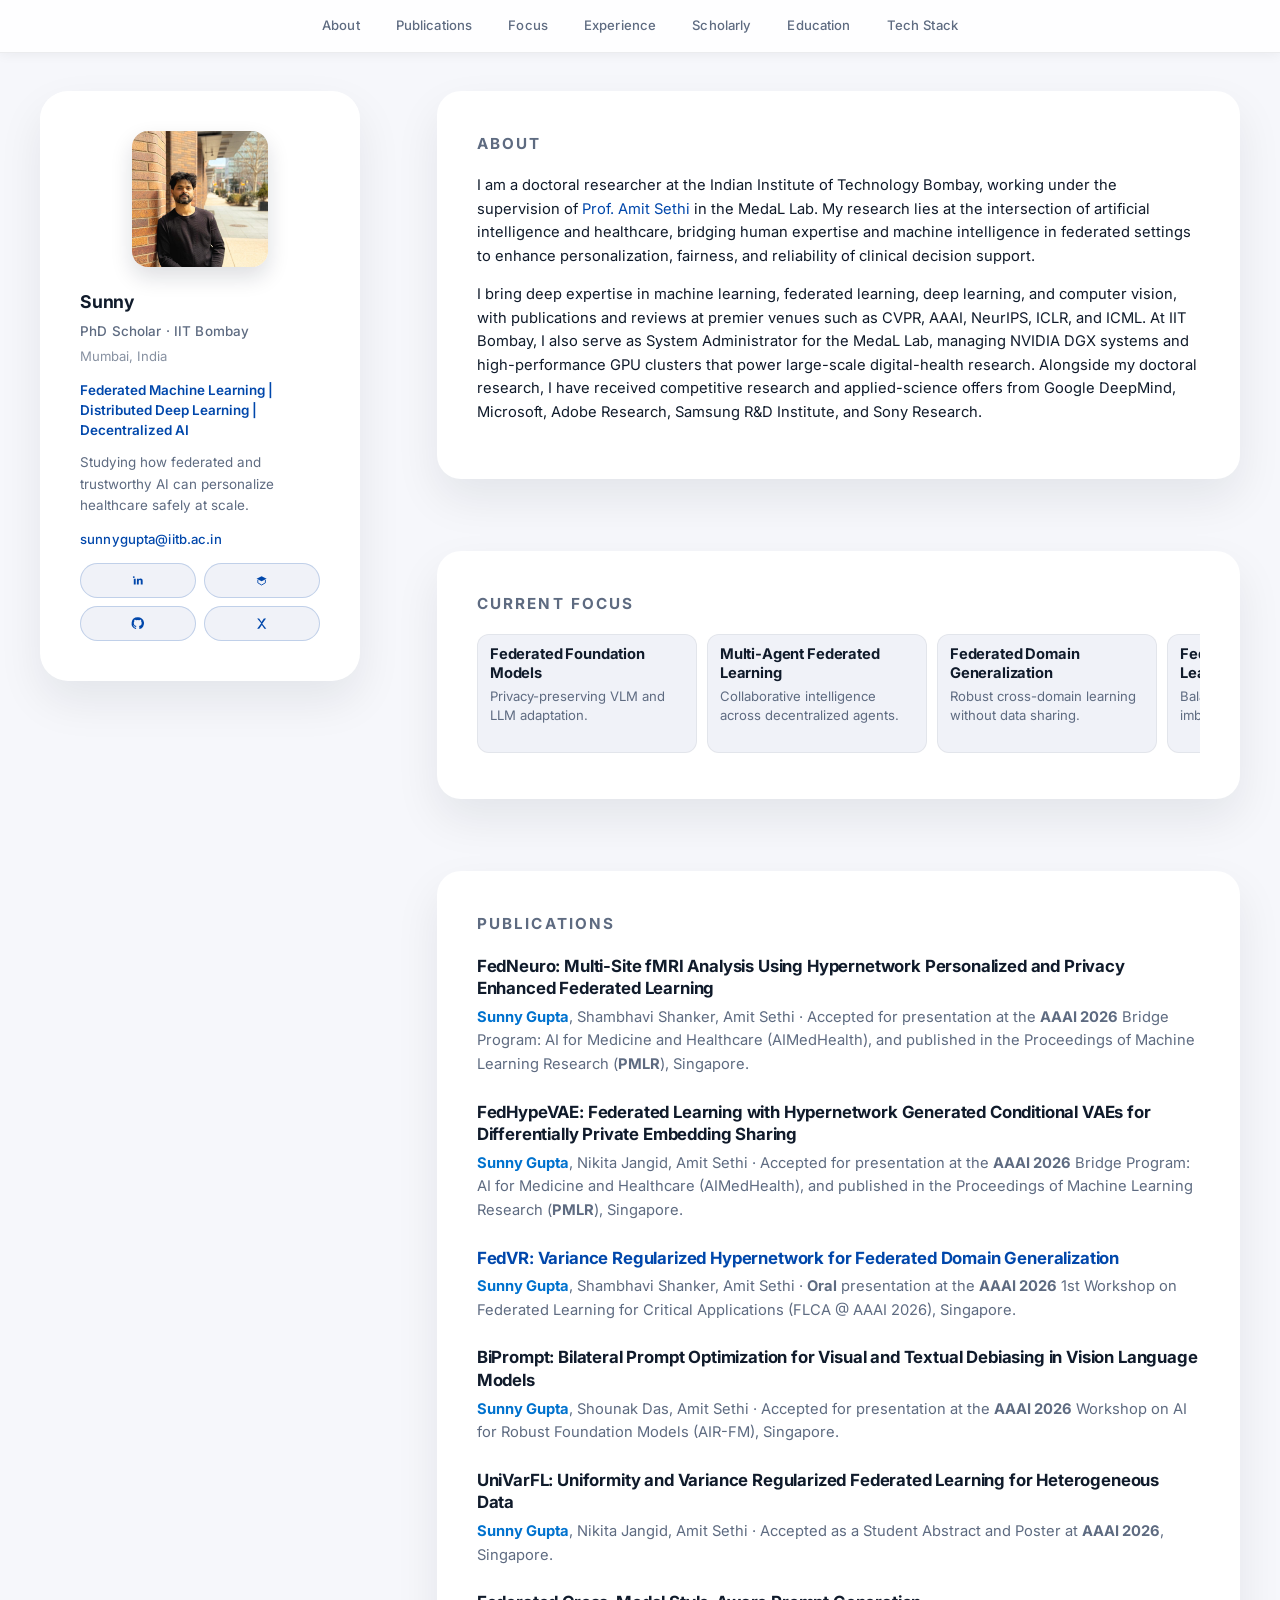
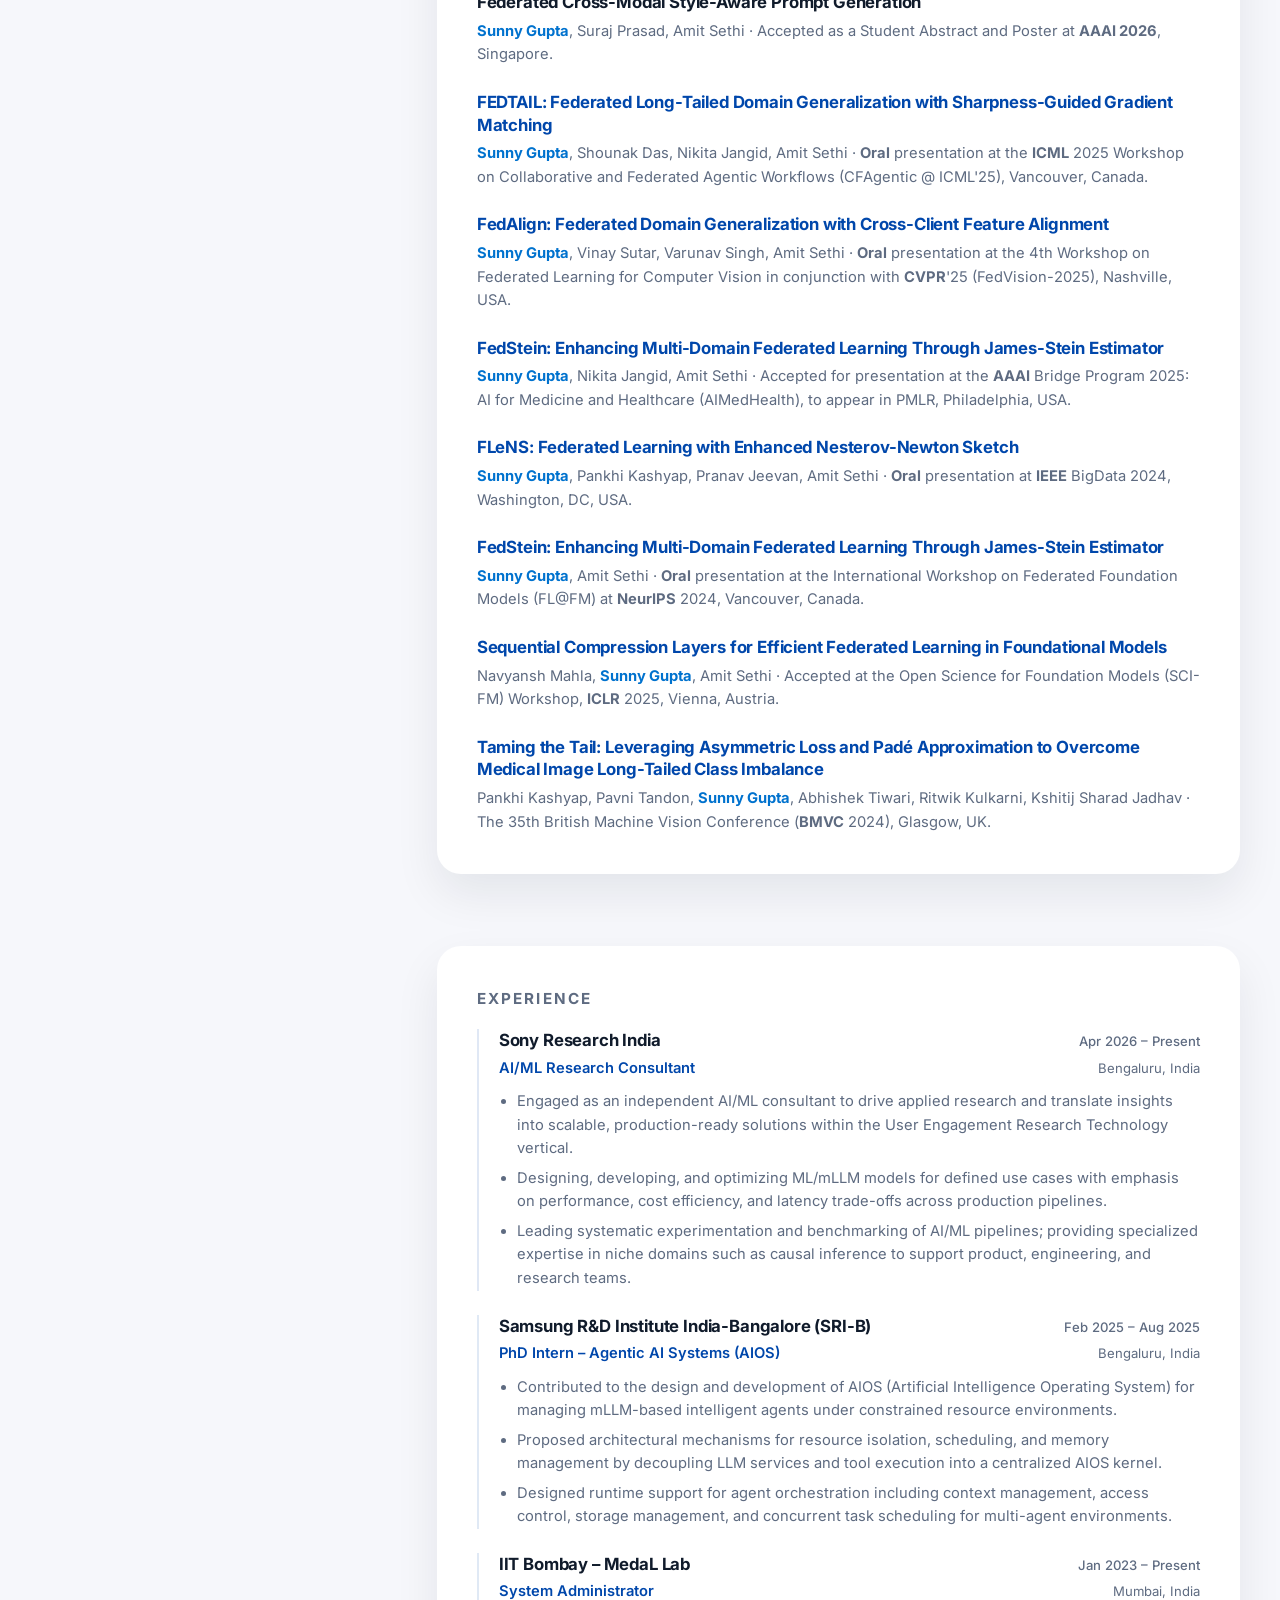
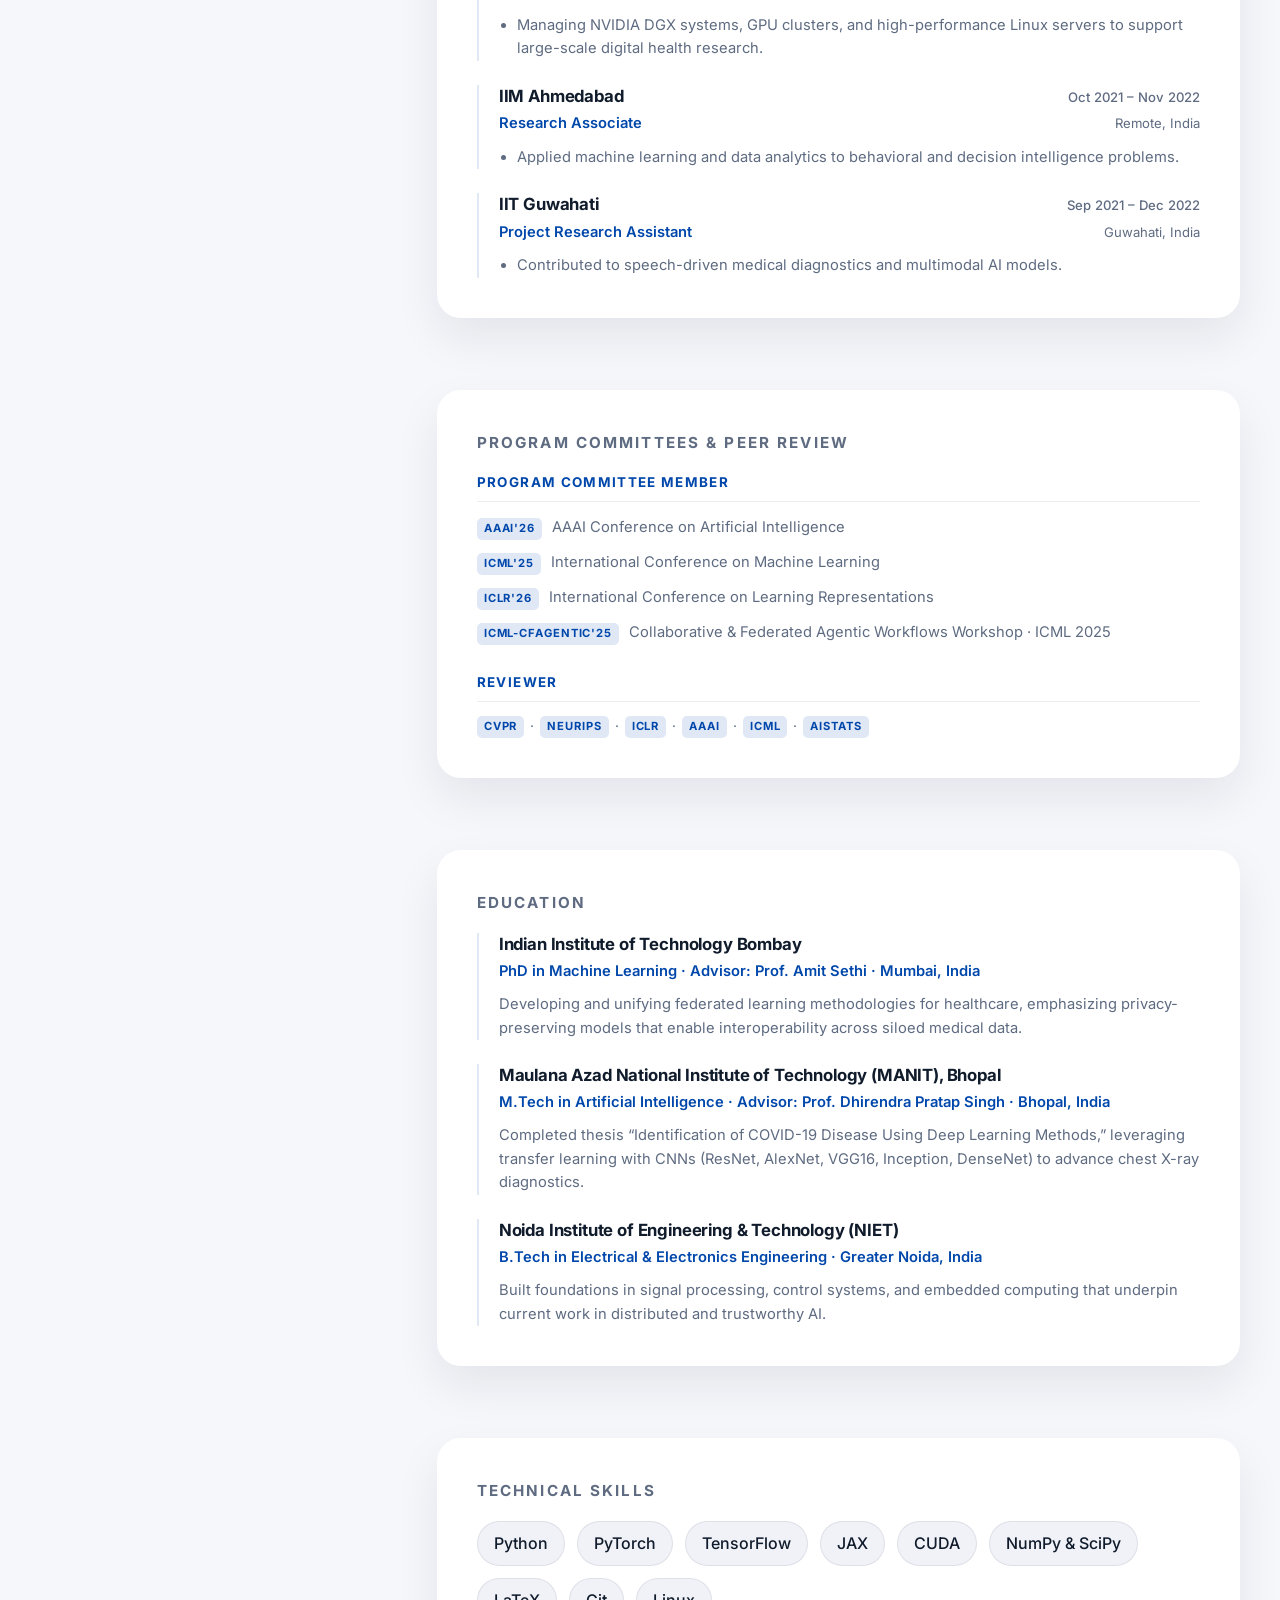
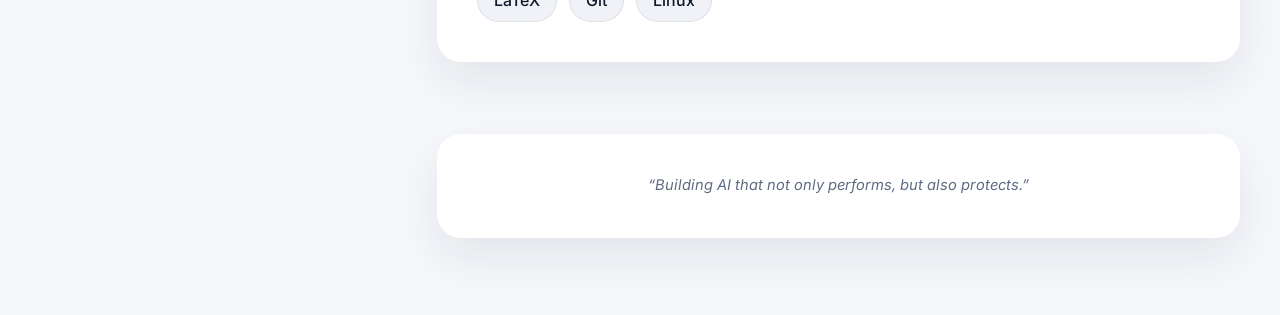
==== commit 43e48f3e: "Add Samsung R&D Institute and Sony Research to offers list Co-Authored-By: Claude Opus 4.8 <noreply@" ====
--- a/index.html
+++ b/index.html
@@ -88,7 +88,7 @@
           <a href="https://www.ee.iitb.ac.in/~asethi/" target="_blank" rel="noopener">Prof. Amit Sethi</a> in the MedaL Lab. My research lies at the intersection of artificial intelligence and healthcare, bridging human expertise and machine intelligence in federated settings to enhance personalization, fairness, and reliability of clinical decision support.
         </p>
         <p>
-          I bring deep expertise in machine learning, federated learning, deep learning, and computer vision, with publications and reviews at premier venues such as CVPR, AAAI, NeurIPS, ICLR, and ICML. At IIT Bombay, I also serve as System Administrator for the MedaL Lab, managing NVIDIA DGX systems and high-performance GPU clusters that power large-scale digital-health research. Alongside my doctoral research, I have received competitive research and applied-science offers from Google DeepMind, Microsoft, and Adobe Research.
+          I bring deep expertise in machine learning, federated learning, deep learning, and computer vision, with publications and reviews at premier venues such as CVPR, AAAI, NeurIPS, ICLR, and ICML. At IIT Bombay, I also serve as System Administrator for the MedaL Lab, managing NVIDIA DGX systems and high-performance GPU clusters that power large-scale digital-health research. Alongside my doctoral research, I have received competitive research and applied-science offers from Google DeepMind, Microsoft, Adobe Research, Samsung R&amp;D Institute, and Sony Research.
         </p>
       </section>
 
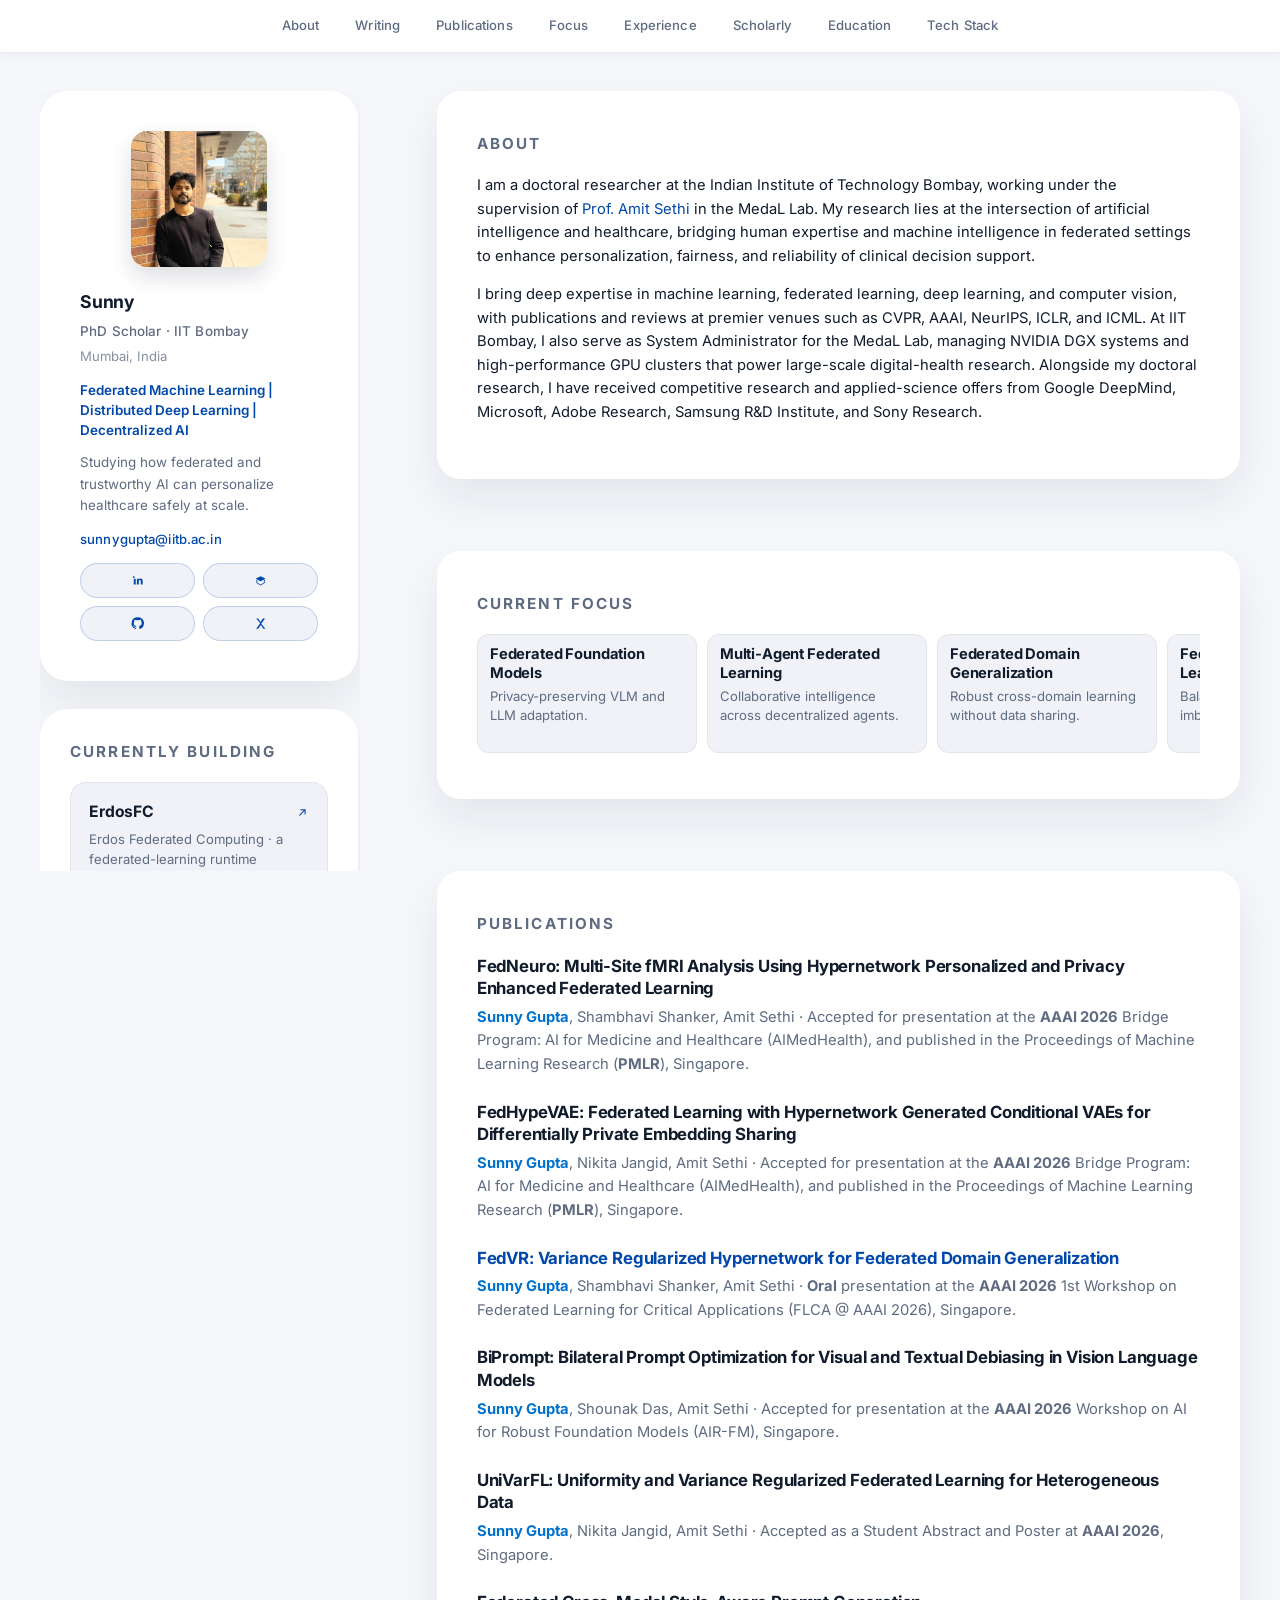
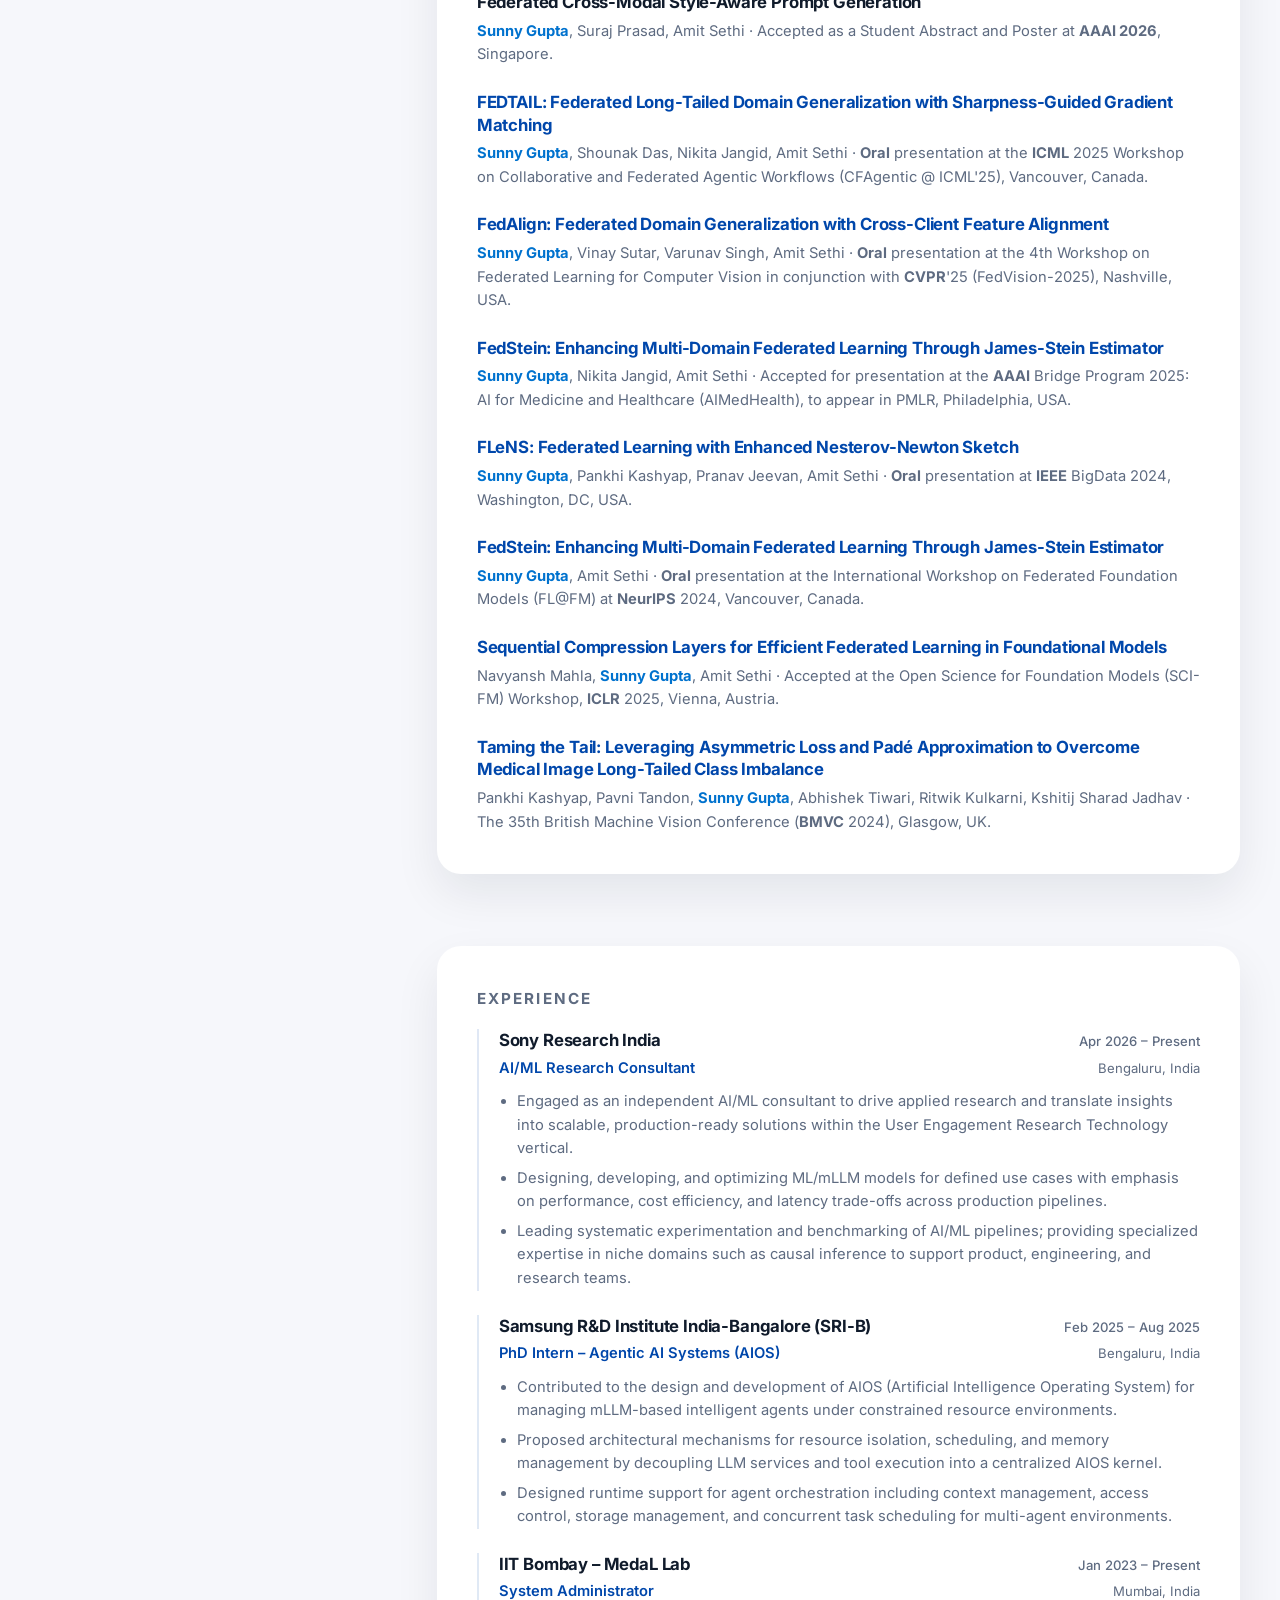
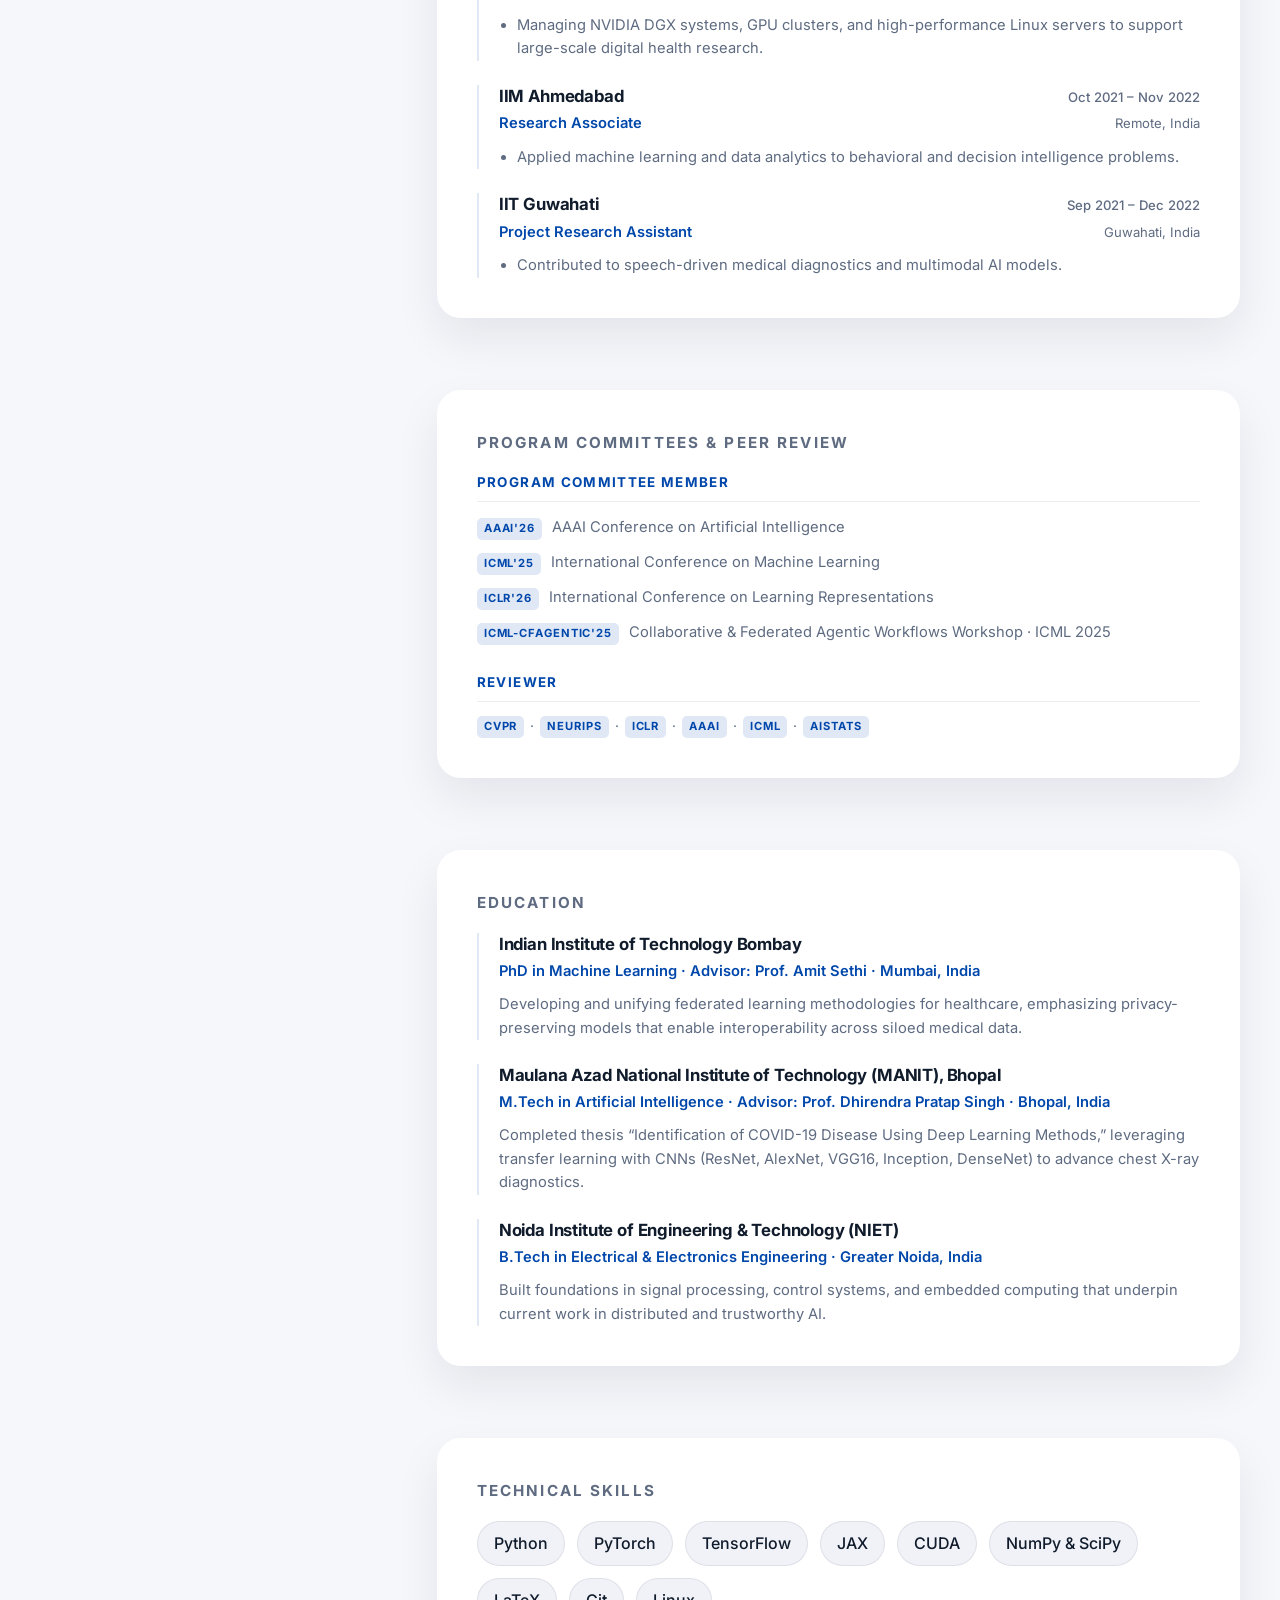
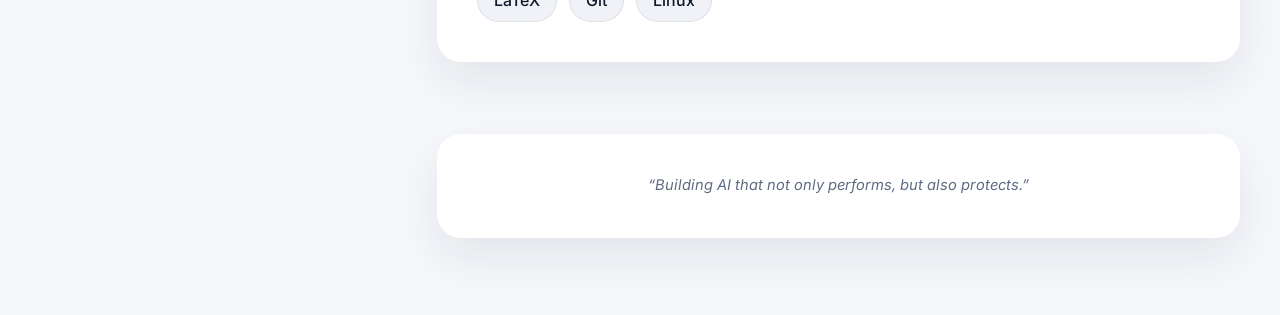
==== commit 7102d197: "Add "Currently Building" card linking ErdosFC + ErdosFAI - New sidebar card (below the profile) link" ====
--- a/index.html
+++ b/index.html
@@ -9,7 +9,7 @@
   <link rel="preconnect" href="https://fonts.googleapis.com">
   <link rel="preconnect" href="https://fonts.gstatic.com" crossorigin>
   <link href="https://fonts.googleapis.com/css2?family=Inter:wght@300;400;500;600;700&display=swap" rel="stylesheet">
-  <link rel="stylesheet" href="styles.css?v=8">
+  <link rel="stylesheet" href="styles.css?v=10">
   <style>
     #service, #education {
       background: #ffffff !important;
@@ -23,6 +23,7 @@
   <header class="top-nav">
     <nav class="top-nav__inner" aria-label="Page sections">
       <a href="#about">About</a>
+      <a href="#writing">Writing</a>
       <a href="#highlights">Publications</a>
       <a href="#focus">Focus</a>
       <a href="#experience">Experience</a>
@@ -33,6 +34,7 @@
   </header>
 
   <div class="page">
+    <div class="sidebar">
     <aside class="profile">
       <div class="profile__image">
         <img src="sunny.jpg" alt="Portrait of Sunny Gupta" loading="lazy">
@@ -79,6 +81,59 @@
 
       </div>
     </aside>
+
+      <section id="building" class="content__section projects-card">
+        <h2 class="section-title">Currently Building</h2>
+        <div class="projects-list">
+          <a class="project-item" href="https://sunnyinai.github.io/ErdosFC/fc/" target="_blank" rel="noopener">
+            <span class="project-item__head">
+              <span class="project-item__name">ErdosFC</span>
+              <svg viewBox="0 0 24 24" aria-hidden="true"><path d="M7 17 17 7M9 7h8v8" fill="none" stroke="currentColor" stroke-width="2" stroke-linecap="round" stroke-linejoin="round"></path></svg>
+            </span>
+            <span class="project-item__sub">Erdos Federated Computing · a federated-learning runtime</span>
+          </a>
+          <a class="project-item" href="https://sunnyinai.github.io/ErdosFC/fai/" target="_blank" rel="noopener">
+            <span class="project-item__head">
+              <span class="project-item__name">ErdosFAI</span>
+              <svg viewBox="0 0 24 24" aria-hidden="true"><path d="M7 17 17 7M9 7h8v8" fill="none" stroke="currentColor" stroke-width="2" stroke-linecap="round" stroke-linejoin="round"></path></svg>
+            </span>
+            <span class="project-item__sub">Erdos Federated Agentic Intelligence · an agent lifecycle platform</span>
+          </a>
+        </div>
+      </section>
+
+      <section id="writing" class="content__section writing-card">
+        <h2 class="section-title">Writing</h2>
+        <div class="writing-grid">
+          <!-- Article card — copy this entire <a>…</a> block to add a new post -->
+          <a class="article-card" href="articles/federated-learning-for-healthcare.html">
+            <div class="article-card__top">
+              <span class="article-card__tag">Research</span>
+              <span class="article-card__date">June 2026</span>
+            </div>
+            <h3 class="article-card__title">Federated Learning for Healthcare: The Ideas Behind My Research</h3>
+            <p class="article-card__excerpt">Why medical data can&rsquo;t move between hospitals &mdash; and the methods my PhD uses to train accurate, private, and fair models anyway.</p>
+            <span class="article-card__more">
+              Read article
+              <svg viewBox="0 0 24 24" aria-hidden="true"><path d="M5 12h14M13 6l6 6-6 6" fill="none" stroke="currentColor" stroke-width="2" stroke-linecap="round" stroke-linejoin="round"></path></svg>
+            </span>
+          </a>
+          <!-- /Article card -->
+          <a class="article-card" href="articles/ml-research-interviews.html">
+            <div class="article-card__top">
+              <span class="article-card__tag">Career</span>
+              <span class="article-card__date">June 2026</span>
+            </div>
+            <h3 class="article-card__title">A Field Guide to Machine Learning Research Interviews</h3>
+            <p class="article-card__excerpt">What the interview loop really looks like &mdash; and a concrete plan to prepare for it &mdash; when moving from a PhD into industry research.</p>
+            <span class="article-card__more">
+              Read article
+              <svg viewBox="0 0 24 24" aria-hidden="true"><path d="M5 12h14M13 6l6 6-6 6" fill="none" stroke="currentColor" stroke-width="2" stroke-linecap="round" stroke-linejoin="round"></path></svg>
+            </span>
+          </a>
+        </div>
+      </section>
+    </div>
 
     <main class="content">
       <section id="about" class="content__section">
--- a/styles.css
+++ b/styles.css
@@ -112,14 +112,35 @@
   gap: clamp(36px, 6vw, 96px);
 }
 
+.sidebar {
+  position: sticky;
+  top: clamp(20px, 6vw, 60px);
+  align-self: start;
+  max-height: calc(100vh - 2 * clamp(20px, 6vw, 60px));
+  overflow-y: auto;
+  overflow-x: hidden;
+  display: flex;
+  flex-direction: column;
+  gap: clamp(20px, 3vw, 28px);
+  min-width: 0;
+  scrollbar-width: thin;
+  padding-right: 2px;
+}
+
+.sidebar::-webkit-scrollbar {
+  width: 6px;
+}
+
+.sidebar::-webkit-scrollbar-thumb {
+  background: rgba(15, 23, 42, 0.18);
+  border-radius: 999px;
+}
+
 .profile {
   background: var(--surface);
   border-radius: 28px;
   padding: clamp(28px, 4vw, 40px);
   box-shadow: var(--shadow);
-  position: sticky;
-  top: clamp(20px, 6vw, 60px);
-  align-self: start;
   display: flex;
   flex-direction: column;
   gap: 20px;
@@ -548,9 +569,12 @@
     grid-template-columns: 1fr;
   }
 
-  .profile {
+  .sidebar {
     position: relative;
     top: 0;
+    max-height: none;
+    overflow: visible;
+    padding-right: 0;
   }
 }
 
@@ -572,3 +596,522 @@
     letter-spacing: 0.18em;
   }
 }
+
+/* ============================================================
+   Writing — article cards (homepage)
+   ============================================================ */
+.content__section.writing-card {
+  border-radius: 28px;
+  padding: clamp(24px, 3.2vw, 30px);
+}
+
+.writing-grid {
+  display: grid;
+  grid-template-columns: 1fr;
+  gap: 14px;
+}
+
+.writing-grid .article-card {
+  display: flex;
+  flex-direction: column;
+  gap: 11px;
+  background: var(--surface-alt);
+  border: 1px solid rgba(15, 23, 42, 0.06);
+  border-radius: 18px;
+  padding: 22px;
+  text-decoration: none;
+  color: inherit;
+  height: 100%;
+  transition: transform 0.2s ease, box-shadow 0.2s ease, border-color 0.2s ease;
+}
+
+.writing-grid .article-card:hover,
+.writing-grid .article-card:focus-visible {
+  transform: translateY(-3px);
+  border-color: rgba(0, 71, 171, 0.35);
+  box-shadow: 0 16px 34px rgba(15, 23, 42, 0.12);
+}
+
+.writing-grid .article-card__top {
+  display: flex;
+  align-items: center;
+  gap: 9px;
+  flex-wrap: wrap;
+}
+
+.writing-grid .article-card__tag {
+  font-size: 0.68rem;
+  font-weight: 700;
+  letter-spacing: 0.07em;
+  text-transform: uppercase;
+  background: var(--accent-soft);
+  color: var(--accent);
+  border-radius: 5px;
+  padding: 3px 8px;
+}
+
+.writing-grid .article-card__date {
+  font-size: 0.77rem;
+  color: var(--text-muted);
+}
+
+.writing-grid .article-card__title {
+  margin: 0;
+  font-size: 1.04rem;
+  font-weight: 700;
+  line-height: 1.34;
+  letter-spacing: -0.01em;
+  color: var(--text);
+}
+
+.writing-grid .article-card__excerpt {
+  margin: 0;
+  font-size: 0.87rem;
+  color: var(--text-muted);
+  line-height: 1.55;
+}
+
+.writing-grid .article-card__more {
+  margin-top: auto;
+  padding-top: 2px;
+  font-size: 0.82rem;
+  font-weight: 600;
+  color: var(--accent);
+  display: inline-flex;
+  align-items: center;
+  gap: 6px;
+}
+
+.writing-grid .article-card__more svg {
+  width: 0.82rem;
+  height: 0.82rem;
+  transition: transform 0.2s ease;
+}
+
+.writing-grid .article-card:hover .article-card__more svg {
+  transform: translateX(3px);
+}
+
+/* ============================================================
+   Article page (standalone post)
+   ============================================================ */
+.article-nav {
+  position: sticky;
+  top: 0;
+  z-index: 100;
+  background: rgba(255, 255, 255, 0.85);
+  backdrop-filter: blur(16px);
+  -webkit-backdrop-filter: blur(16px);
+  border-bottom: 1px solid var(--border);
+  box-shadow: 0 1px 12px rgba(15, 23, 42, 0.06);
+}
+
+.article-nav__inner {
+  width: min(1100px, 92vw);
+  margin: 0 auto;
+  display: flex;
+  align-items: center;
+  justify-content: space-between;
+  gap: 16px;
+  padding: 9px 0;
+}
+
+.article-nav__back {
+  display: inline-flex;
+  align-items: center;
+  gap: 7px;
+  font-size: 0.84rem;
+  font-weight: 600;
+  color: var(--accent);
+  padding: 6px 14px;
+  border-radius: 999px;
+  transition: background 0.18s ease;
+}
+
+.article-nav__back:hover,
+.article-nav__back:focus {
+  background: var(--accent-soft);
+}
+
+.article-nav__back svg {
+  width: 0.82rem;
+  height: 0.82rem;
+}
+
+.article-nav__name {
+  font-size: 0.82rem;
+  font-weight: 600;
+  color: var(--text-muted);
+}
+
+.article {
+  width: min(1100px, 92vw);
+  margin: clamp(28px, 5vw, 52px) auto clamp(40px, 8vw, 88px);
+}
+
+.article-hero {
+  max-width: 760px;
+  margin: 0 auto clamp(30px, 5vw, 50px);
+  text-align: center;
+}
+
+.article-hero__eyebrow {
+  font-size: 0.77rem;
+  font-weight: 700;
+  letter-spacing: 0.14em;
+  text-transform: uppercase;
+  color: var(--accent);
+  margin: 0 0 14px;
+}
+
+.article-hero__title {
+  font-size: clamp(1.9rem, 4.6vw, 2.85rem);
+  font-weight: 700;
+  line-height: 1.12;
+  letter-spacing: -0.02em;
+  margin: 0 0 18px;
+  color: var(--text);
+}
+
+.article-hero__subtitle {
+  font-size: clamp(1.02rem, 2vw, 1.18rem);
+  color: var(--text-muted);
+  line-height: 1.5;
+  margin: 0 0 22px;
+}
+
+.article-hero__meta {
+  display: inline-flex;
+  align-items: center;
+  flex-wrap: wrap;
+  justify-content: center;
+  gap: 10px;
+  font-size: 0.83rem;
+  color: var(--text-muted);
+}
+
+.article-hero__meta strong {
+  color: var(--text);
+  font-weight: 600;
+}
+
+.article-hero__dot {
+  width: 4px;
+  height: 4px;
+  border-radius: 50%;
+  background: currentColor;
+  opacity: 0.45;
+}
+
+.article-layout {
+  display: grid;
+  grid-template-columns: 210px minmax(0, 1fr);
+  gap: clamp(30px, 5vw, 62px);
+  align-items: start;
+}
+
+.article-toc {
+  position: sticky;
+  top: 70px;
+  align-self: start;
+}
+
+.article-toc__label {
+  font-size: 0.72rem;
+  font-weight: 700;
+  letter-spacing: 0.12em;
+  text-transform: uppercase;
+  color: var(--text-muted);
+  margin: 0 0 12px;
+}
+
+.article-toc ol {
+  list-style: none;
+  margin: 0;
+  padding: 0;
+  display: grid;
+  gap: 2px;
+  border-left: 2px solid var(--border);
+}
+
+.article-toc li {
+  margin: 0;
+}
+
+.article-toc a {
+  display: block;
+  padding: 5px 0 5px 14px;
+  margin-left: -2px;
+  border-left: 2px solid transparent;
+  font-size: 0.84rem;
+  line-height: 1.4;
+  color: var(--text-muted);
+  transition: color 0.15s ease, border-color 0.15s ease;
+}
+
+.article-toc a:hover,
+.article-toc a.is-active {
+  color: var(--accent);
+  border-left-color: var(--accent);
+}
+
+.article-body {
+  max-width: 720px;
+  font-size: 1.03rem;
+  line-height: 1.75;
+  color: #202c3d;
+}
+
+.article-body > section {
+  margin-bottom: clamp(28px, 4vw, 44px);
+  scroll-margin-top: 80px;
+}
+
+.article-body h2 {
+  font-size: clamp(1.3rem, 2.6vw, 1.6rem);
+  font-weight: 700;
+  letter-spacing: -0.01em;
+  line-height: 1.25;
+  margin: 0 0 16px;
+  color: var(--text);
+}
+
+.article-body h3 {
+  font-size: 1.1rem;
+  font-weight: 700;
+  margin: 26px 0 10px;
+  color: var(--text);
+}
+
+.article-body p {
+  margin: 0 0 18px;
+}
+
+.article-body a {
+  color: var(--link);
+  text-decoration: underline;
+  text-decoration-color: rgba(0, 71, 171, 0.3);
+  text-underline-offset: 2px;
+}
+
+.article-body a:hover,
+.article-body a:focus {
+  color: var(--link-hover);
+  text-decoration-color: var(--link-hover);
+}
+
+.article-body strong {
+  font-weight: 600;
+  color: var(--text);
+}
+
+.article-body ul,
+.article-body ol {
+  margin: 0 0 18px;
+  padding-left: 22px;
+  display: grid;
+  gap: 8px;
+}
+
+.article-body li {
+  line-height: 1.65;
+}
+
+.article-lede {
+  font-size: clamp(1.1rem, 2.2vw, 1.26rem);
+  line-height: 1.6;
+  color: var(--text);
+}
+
+.article-callout {
+  margin: 26px 0;
+  padding: 18px 22px;
+  background: var(--accent-soft);
+  border-left: 3px solid var(--accent);
+  border-radius: 0 14px 14px 0;
+  font-size: 0.98rem;
+  line-height: 1.65;
+  color: var(--text);
+}
+
+.article-callout p:last-child {
+  margin-bottom: 0;
+}
+
+.article-quote {
+  margin: 32px 0;
+  font-size: clamp(1.2rem, 2.6vw, 1.5rem);
+  font-weight: 600;
+  line-height: 1.35;
+  letter-spacing: -0.01em;
+  color: var(--accent);
+  text-align: center;
+}
+
+.article-figure {
+  margin: 30px 0;
+  background: var(--surface);
+  border: 1px solid var(--border);
+  border-radius: 18px;
+  padding: 26px 24px 16px;
+  box-shadow: var(--shadow);
+}
+
+.article-figure svg {
+  width: 100%;
+  height: auto;
+  display: block;
+}
+
+.article-figure figcaption {
+  margin-top: 14px;
+  font-size: 0.81rem;
+  color: var(--text-muted);
+  text-align: center;
+  line-height: 1.5;
+}
+
+.paper-ref {
+  display: inline-block;
+  font-size: 0.72rem;
+  font-weight: 700;
+  letter-spacing: 0.03em;
+  background: var(--accent-soft);
+  color: var(--accent);
+  border-radius: 5px;
+  padding: 1px 7px;
+  white-space: nowrap;
+  text-decoration: none !important;
+}
+
+a.paper-ref:hover {
+  background: var(--accent);
+  color: #fff;
+}
+
+.article-end {
+  max-width: 720px;
+  margin: clamp(36px, 6vw, 56px) 0 0;
+  padding-top: 26px;
+  border-top: 1px solid var(--border);
+}
+
+.article-end__author {
+  display: flex;
+  align-items: center;
+  gap: 14px;
+}
+
+.article-end__author img {
+  width: 54px;
+  height: 54px;
+  border-radius: 12px;
+  object-fit: cover;
+  box-shadow: 0 8px 18px rgba(15, 23, 42, 0.14);
+}
+
+.article-end__name {
+  font-weight: 700;
+  font-size: 0.96rem;
+  margin: 0;
+}
+
+.article-end__role {
+  font-size: 0.82rem;
+  color: var(--text-muted);
+  margin: 3px 0 0;
+}
+
+@media (max-width: 880px) {
+  .article-layout {
+    grid-template-columns: 1fr;
+  }
+
+  .article-toc {
+    position: relative;
+    top: 0;
+    background: var(--surface-alt);
+    border: 1px solid var(--border);
+    border-radius: 14px;
+    padding: 16px 18px;
+    margin-bottom: 4px;
+  }
+
+  .article-toc ol {
+    border-left: none;
+  }
+
+  .article-toc a {
+    padding-left: 0;
+    margin-left: 0;
+    border-left: none;
+  }
+
+  .article-toc a:hover,
+  .article-toc a.is-active {
+    border-left: none;
+  }
+}
+
+/* ============================================================
+   Currently Building — projects card (sidebar)
+   ============================================================ */
+.content__section.projects-card {
+  border-radius: 28px;
+  padding: clamp(24px, 3.2vw, 30px);
+}
+
+.projects-list {
+  display: grid;
+  gap: 12px;
+}
+
+.project-item {
+  display: flex;
+  flex-direction: column;
+  gap: 5px;
+  background: var(--surface-alt);
+  border: 1px solid rgba(15, 23, 42, 0.06);
+  border-radius: 16px;
+  padding: 16px 18px;
+  transition: transform 0.2s ease, box-shadow 0.2s ease, border-color 0.2s ease;
+}
+
+.project-item:hover,
+.project-item:focus-visible {
+  transform: translateY(-3px);
+  border-color: rgba(0, 71, 171, 0.35);
+  box-shadow: 0 14px 30px rgba(15, 23, 42, 0.12);
+}
+
+.project-item__head {
+  display: flex;
+  align-items: center;
+  justify-content: space-between;
+  gap: 8px;
+}
+
+.project-item__name {
+  font-size: 0.98rem;
+  font-weight: 700;
+  letter-spacing: -0.01em;
+  color: var(--text);
+}
+
+.project-item__head svg {
+  width: 0.8rem;
+  height: 0.8rem;
+  color: var(--accent);
+  flex-shrink: 0;
+  transition: transform 0.2s ease;
+}
+
+.project-item:hover .project-item__head svg {
+  transform: translate(2px, -2px);
+}
+
+.project-item__sub {
+  font-size: 0.82rem;
+  color: var(--text-muted);
+  line-height: 1.5;
+}
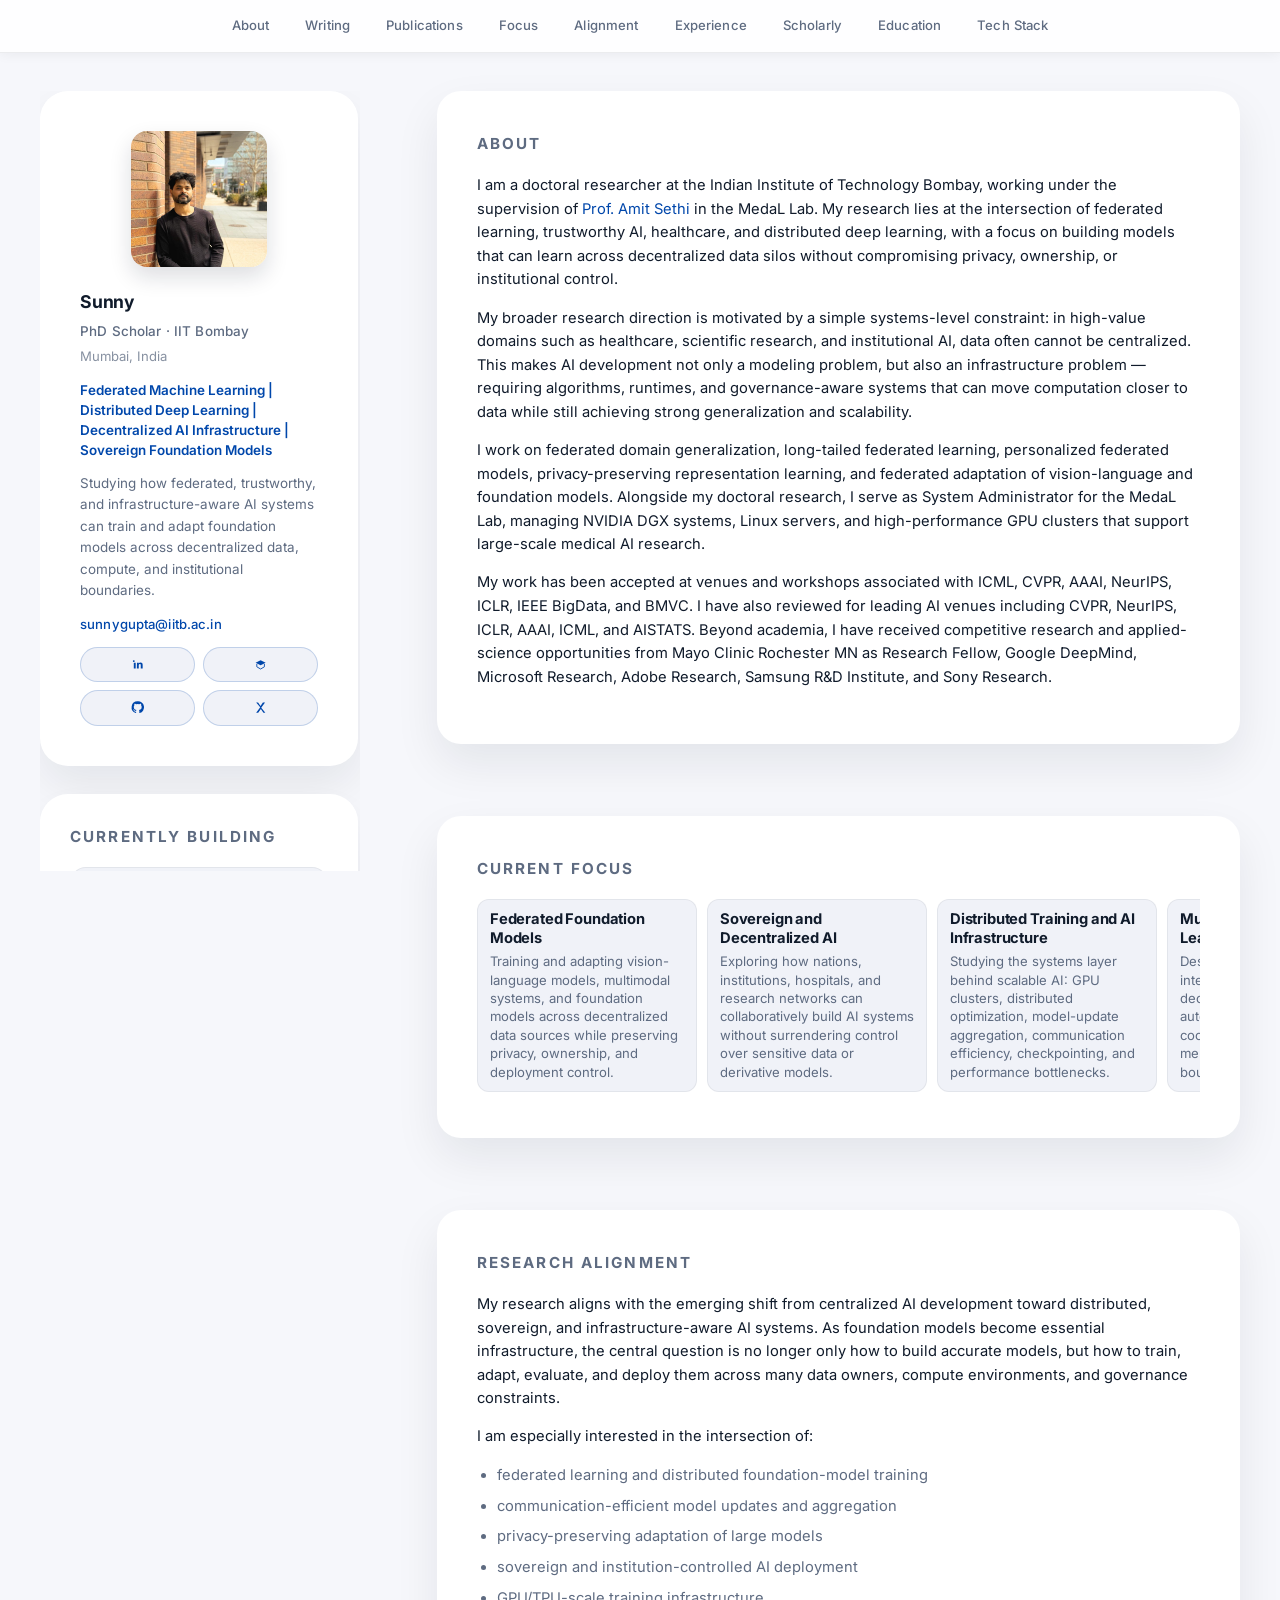
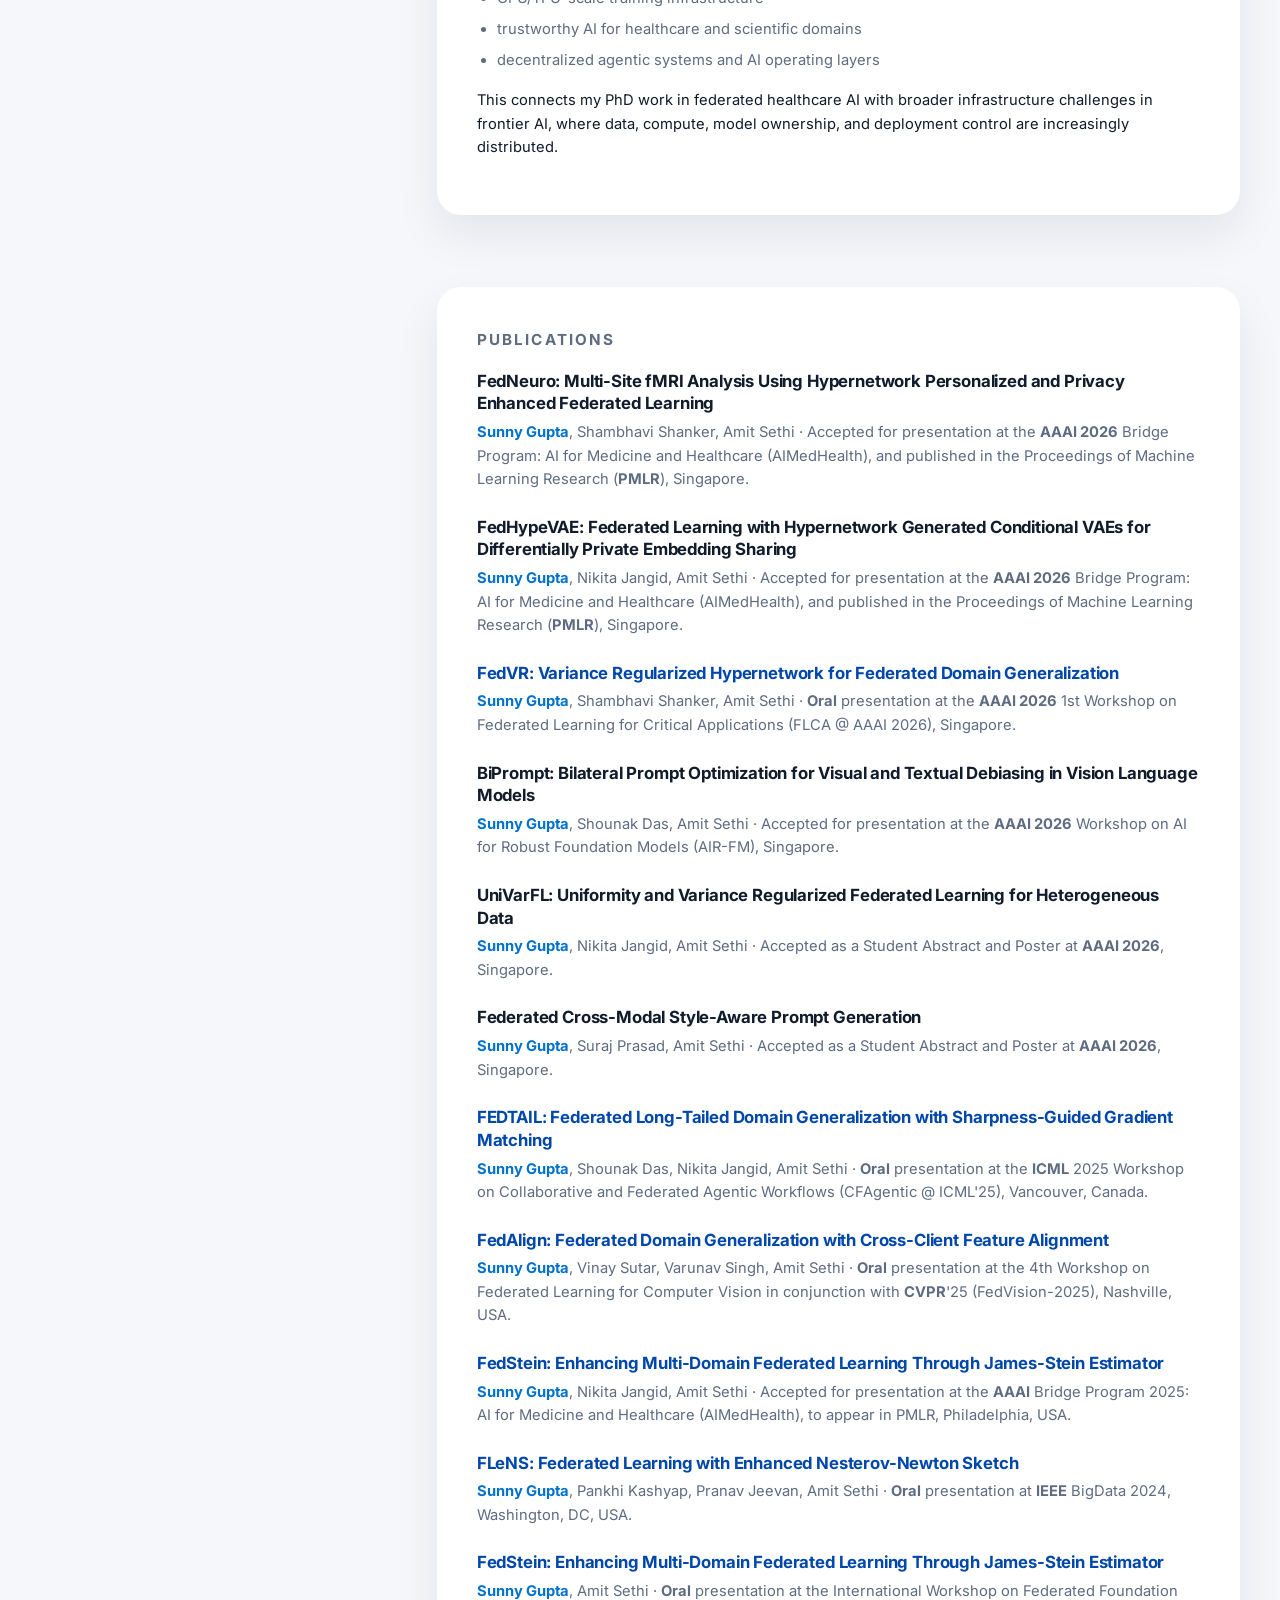
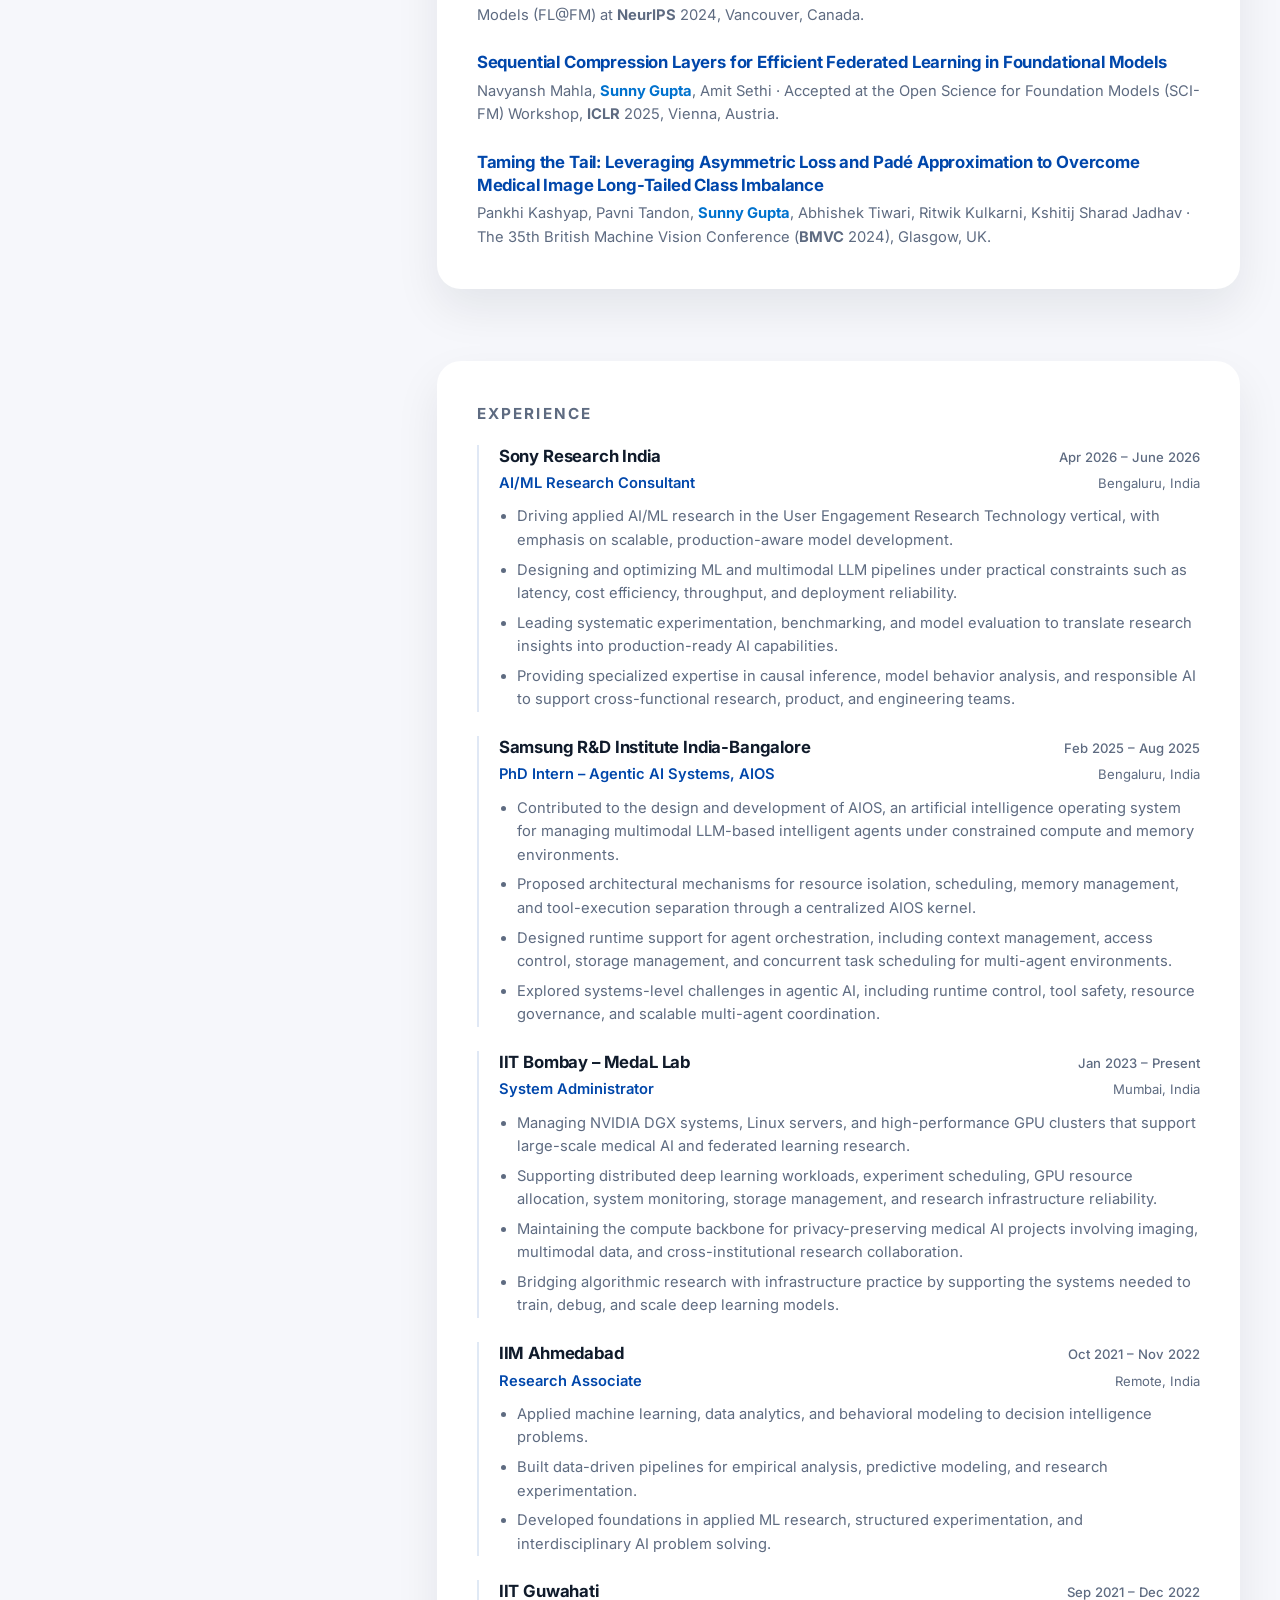
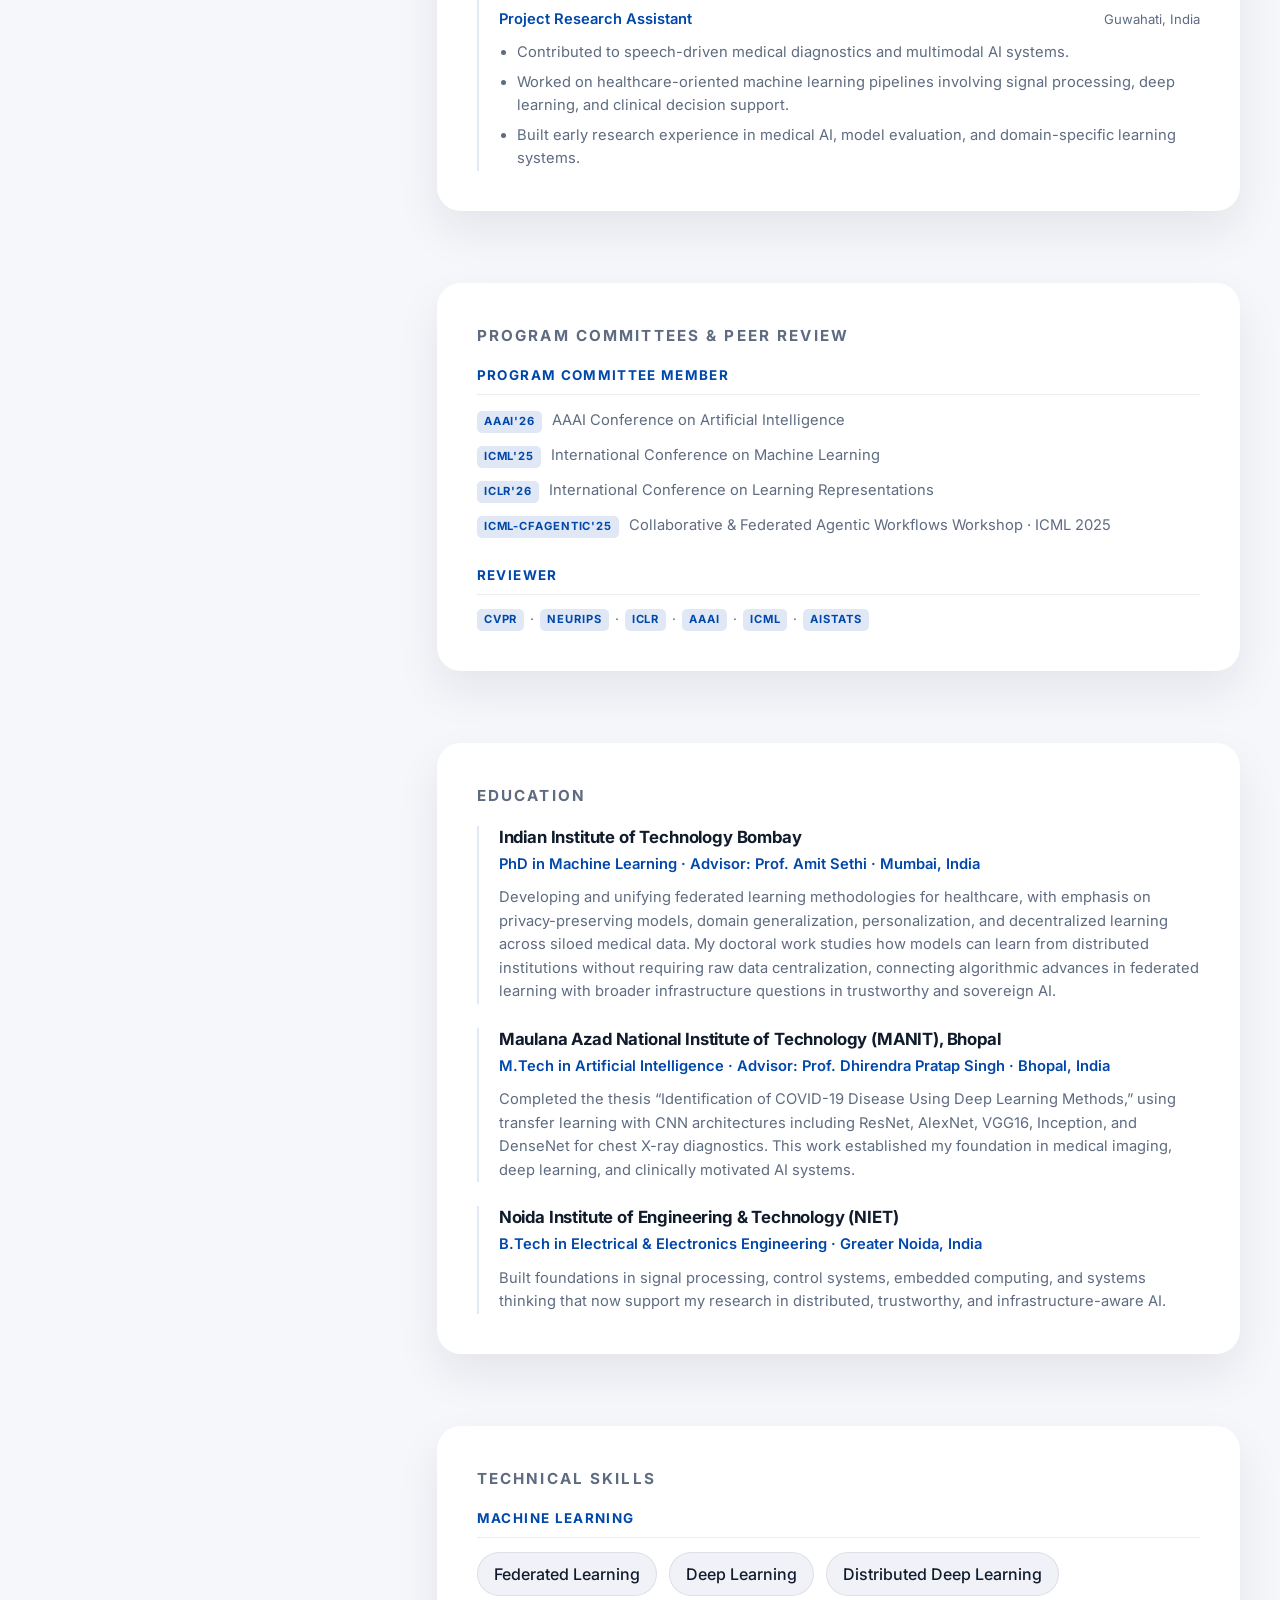
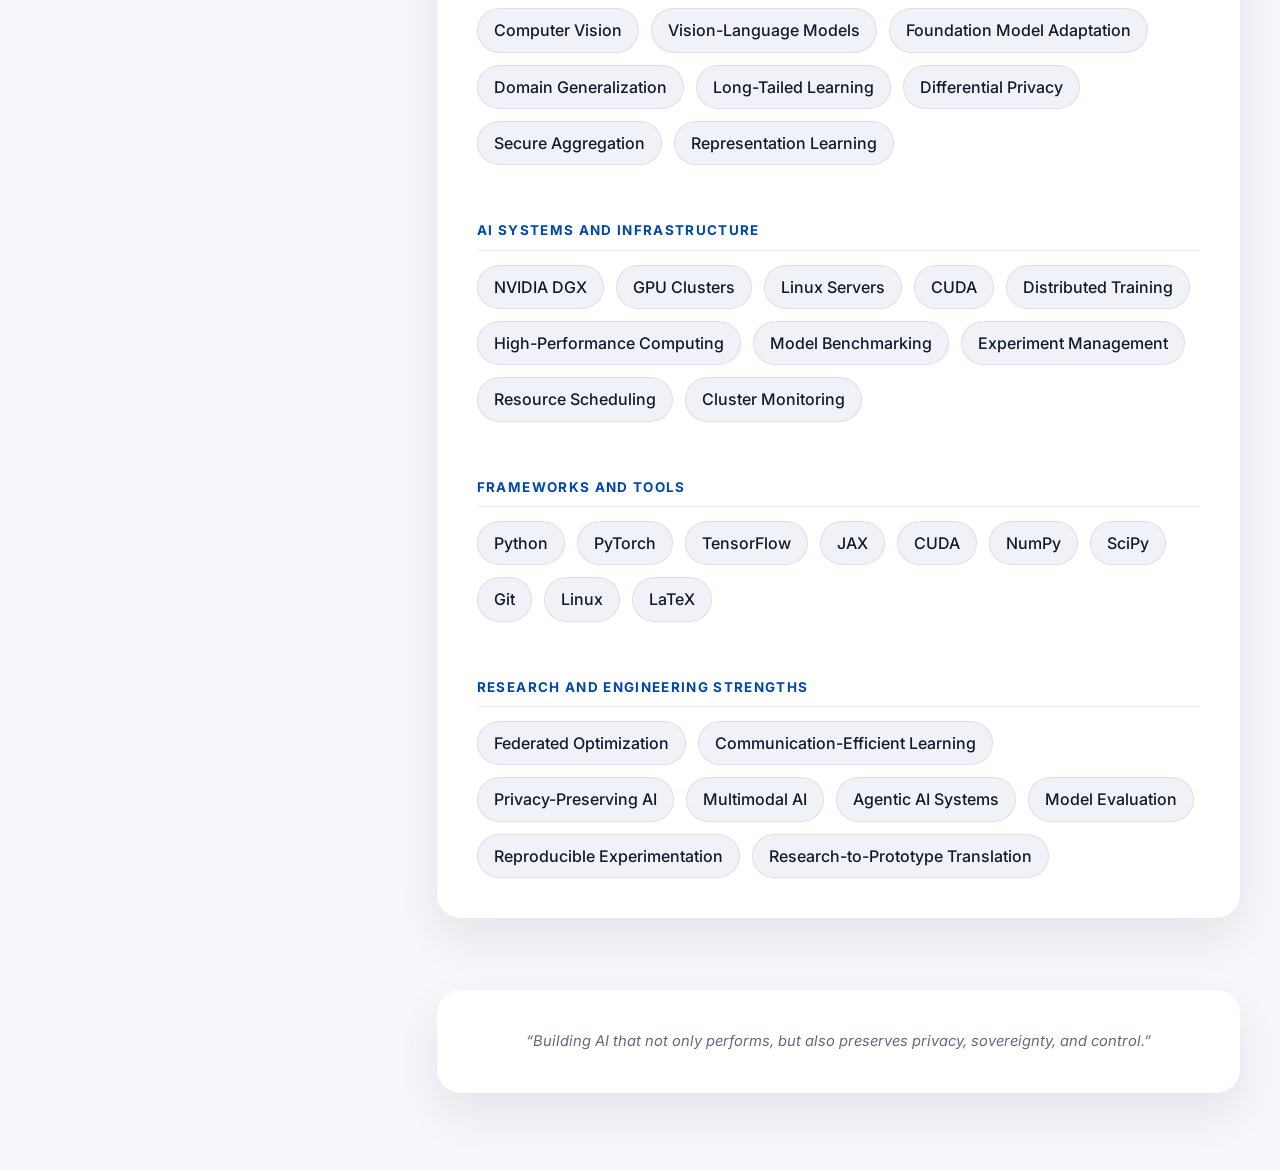
==== commit 74cb4f82: "Reframe site around sovereign/infrastructure-aware AI - Hero: add Decentralized AI Infrastructure + " ====
--- a/index.html
+++ b/index.html
@@ -9,7 +9,7 @@
   <link rel="preconnect" href="https://fonts.googleapis.com">
   <link rel="preconnect" href="https://fonts.gstatic.com" crossorigin>
   <link href="https://fonts.googleapis.com/css2?family=Inter:wght@300;400;500;600;700&display=swap" rel="stylesheet">
-  <link rel="stylesheet" href="styles.css?v=10">
+  <link rel="stylesheet" href="styles.css?v=11">
   <style>
     #service, #education {
       background: #ffffff !important;
@@ -26,6 +26,7 @@
       <a href="#writing">Writing</a>
       <a href="#highlights">Publications</a>
       <a href="#focus">Focus</a>
+      <a href="#alignment">Alignment</a>
       <a href="#experience">Experience</a>
       <a href="#service">Scholarly</a>
       <a href="#education">Education</a>
@@ -45,9 +46,9 @@
           <p class="profile__eyebrow">PhD Scholar · IIT Bombay</p>
           <p class="profile__location">Mumbai, India</p>
         </div>
-        <p class="profile__role">Federated Machine Learning | Distributed Deep Learning | Decentralized AI</p>
+        <p class="profile__role">Federated Machine Learning | Distributed Deep Learning | Decentralized AI Infrastructure | Sovereign Foundation Models</p>
         <p class="profile__tagline">
-          Studying how federated and trustworthy AI can personalize healthcare safely at scale.
+          Studying how federated, trustworthy, and infrastructure-aware AI systems can train and adapt foundation models across decentralized data, compute, and institutional boundaries.
         </p>
         <a href="mailto:sunnygupta@iitb.ac.in" class="profile__email">sunnygupta@iitb.ac.in</a>
 
@@ -91,6 +92,7 @@
               <svg viewBox="0 0 24 24" aria-hidden="true"><path d="M7 17 17 7M9 7h8v8" fill="none" stroke="currentColor" stroke-width="2" stroke-linecap="round" stroke-linejoin="round"></path></svg>
             </span>
             <span class="project-item__sub">Erdos Federated Computing · a federated-learning runtime</span>
+            <span class="project-item__desc">A research-oriented federated computing runtime for training machine learning models across distributed data owners without centralizing raw data. ErdosFC focuses on privacy-preserving learning, heterogeneous clients, communication-efficient aggregation, and scalable experimentation for healthcare and foundation-model adaptation.</span>
           </a>
           <a class="project-item" href="https://sunnyinai.github.io/ErdosFC/fai/" target="_blank" rel="noopener">
             <span class="project-item__head">
@@ -98,6 +100,7 @@
               <svg viewBox="0 0 24 24" aria-hidden="true"><path d="M7 17 17 7M9 7h8v8" fill="none" stroke="currentColor" stroke-width="2" stroke-linecap="round" stroke-linejoin="round"></path></svg>
             </span>
             <span class="project-item__sub">Erdos Federated Agentic Intelligence · an agent lifecycle platform</span>
+            <span class="project-item__desc">A platform for building, testing, deploying, and governing AI agents across decentralized environments. ErdosFAI explores how multi-agent systems can coordinate securely across tools, data sources, and institutions while maintaining observability, control, and responsible AI safeguards.</span>
           </a>
         </div>
       </section>
@@ -112,20 +115,44 @@
               <span class="article-card__date">June 2026</span>
             </div>
             <h3 class="article-card__title">Federated Learning for Healthcare: The Ideas Behind My Research</h3>
-            <p class="article-card__excerpt">Why medical data can&rsquo;t move between hospitals &mdash; and the methods my PhD uses to train accurate, private, and fair models anyway.</p>
+            <p class="article-card__excerpt">Why medical data cannot move freely between hospitals &mdash; and how federated learning, privacy-preserving optimization, and distributed model adaptation can enable accurate, fair, and trustworthy AI across clinical institutions.</p>
             <span class="article-card__more">
               Read article
               <svg viewBox="0 0 24 24" aria-hidden="true"><path d="M5 12h14M13 6l6 6-6 6" fill="none" stroke="currentColor" stroke-width="2" stroke-linecap="round" stroke-linejoin="round"></path></svg>
             </span>
           </a>
           <!-- /Article card -->
+          <a class="article-card" href="articles/from-federated-learning-to-sovereign-foundation-models.html">
+            <div class="article-card__top">
+              <span class="article-card__tag">Research</span>
+              <span class="article-card__date">June 2026</span>
+            </div>
+            <h3 class="article-card__title">From Federated Learning to Sovereign Foundation Models</h3>
+            <p class="article-card__excerpt">How the same principles behind privacy-preserving healthcare AI &mdash; local data control, decentralized optimization, and secure collaboration &mdash; are becoming central to frontier AI infrastructure.</p>
+            <span class="article-card__more">
+              Read article
+              <svg viewBox="0 0 24 24" aria-hidden="true"><path d="M5 12h14M13 6l6 6-6 6" fill="none" stroke="currentColor" stroke-width="2" stroke-linecap="round" stroke-linejoin="round"></path></svg>
+            </span>
+          </a>
+          <a class="article-card" href="articles/the-systems-layer-behind-federated-foundation-models.html">
+            <div class="article-card__top">
+              <span class="article-card__tag">Infrastructure</span>
+              <span class="article-card__date">June 2026</span>
+            </div>
+            <h3 class="article-card__title">The Systems Layer Behind Federated Foundation Models</h3>
+            <p class="article-card__excerpt">A practical view of the infrastructure needed for distributed model training: GPU clusters, communication bottlenecks, checkpointing, orchestration, profiling, and model-update aggregation.</p>
+            <span class="article-card__more">
+              Read article
+              <svg viewBox="0 0 24 24" aria-hidden="true"><path d="M5 12h14M13 6l6 6-6 6" fill="none" stroke="currentColor" stroke-width="2" stroke-linecap="round" stroke-linejoin="round"></path></svg>
+            </span>
+          </a>
           <a class="article-card" href="articles/ml-research-interviews.html">
             <div class="article-card__top">
               <span class="article-card__tag">Career</span>
               <span class="article-card__date">June 2026</span>
             </div>
             <h3 class="article-card__title">A Field Guide to Machine Learning Research Interviews</h3>
-            <p class="article-card__excerpt">What the interview loop really looks like &mdash; and a concrete plan to prepare for it &mdash; when moving from a PhD into industry research.</p>
+            <p class="article-card__excerpt">What the interview loop looks like when moving from a PhD into industry research, with a focus on communicating technical depth across algorithms, systems, and role fit.</p>
             <span class="article-card__more">
               Read article
               <svg viewBox="0 0 24 24" aria-hidden="true"><path d="M5 12h14M13 6l6 6-6 6" fill="none" stroke="currentColor" stroke-width="2" stroke-linecap="round" stroke-linejoin="round"></path></svg>
@@ -140,10 +167,16 @@
         <h2 class="section-title">About</h2>
         <p>
           I am a doctoral researcher at the Indian Institute of Technology Bombay, working under the supervision of
-          <a href="https://www.ee.iitb.ac.in/~asethi/" target="_blank" rel="noopener">Prof. Amit Sethi</a> in the MedaL Lab. My research lies at the intersection of artificial intelligence and healthcare, bridging human expertise and machine intelligence in federated settings to enhance personalization, fairness, and reliability of clinical decision support.
+          <a href="https://www.ee.iitb.ac.in/~asethi/" target="_blank" rel="noopener">Prof. Amit Sethi</a> in the MedaL Lab. My research lies at the intersection of federated learning, trustworthy AI, healthcare, and distributed deep learning, with a focus on building models that can learn across decentralized data silos without compromising privacy, ownership, or institutional control.
         </p>
         <p>
-          I bring deep expertise in machine learning, federated learning, deep learning, and computer vision, with publications and reviews at premier venues such as CVPR, AAAI, NeurIPS, ICLR, and ICML. At IIT Bombay, I also serve as System Administrator for the MedaL Lab, managing NVIDIA DGX systems and high-performance GPU clusters that power large-scale digital-health research. Alongside my doctoral research, I have received competitive research and applied-science offers from Google DeepMind, Microsoft, Adobe Research, Samsung R&amp;D Institute, and Sony Research.
+          My broader research direction is motivated by a simple systems-level constraint: in high-value domains such as healthcare, scientific research, and institutional AI, data often cannot be centralized. This makes AI development not only a modeling problem, but also an infrastructure problem &mdash; requiring algorithms, runtimes, and governance-aware systems that can move computation closer to data while still achieving strong generalization and scalability.
+        </p>
+        <p>
+          I work on federated domain generalization, long-tailed federated learning, personalized federated models, privacy-preserving representation learning, and federated adaptation of vision-language and foundation models. Alongside my doctoral research, I serve as System Administrator for the MedaL Lab, managing NVIDIA DGX systems, Linux servers, and high-performance GPU clusters that support large-scale medical AI research.
+        </p>
+        <p>
+          My work has been accepted at venues and workshops associated with ICML, CVPR, AAAI, NeurIPS, ICLR, IEEE BigData, and BMVC. I have also reviewed for leading AI venues including CVPR, NeurIPS, ICLR, AAAI, ICML, and AISTATS. Beyond academia, I have received competitive research and applied-science opportunities from Mayo Clinic Rochester MN as Research Fellow, Google DeepMind, Microsoft Research, Adobe Research, Samsung R&amp;D Institute, and Sony Research.
         </p>
       </section>
 
@@ -152,25 +185,49 @@
         <div class="focus-strip">
           <article>
             <h3>Federated Foundation Models</h3>
-            <p>Privacy-preserving VLM and LLM adaptation.</p>
+            <p>Training and adapting vision-language models, multimodal systems, and foundation models across decentralized data sources while preserving privacy, ownership, and deployment control.</p>
+          </article>
+          <article>
+            <h3>Sovereign and Decentralized AI</h3>
+            <p>Exploring how nations, institutions, hospitals, and research networks can collaboratively build AI systems without surrendering control over sensitive data or derivative models.</p>
+          </article>
+          <article>
+            <h3>Distributed Training and AI Infrastructure</h3>
+            <p>Studying the systems layer behind scalable AI: GPU clusters, distributed optimization, model-update aggregation, communication efficiency, checkpointing, and performance bottlenecks.</p>
           </article>
           <article>
             <h3>Multi-Agent Federated Learning</h3>
-            <p>Collaborative intelligence across decentralized agents.</p>
+            <p>Designing collaborative intelligence across decentralized agents, where autonomous systems coordinate across tools, memory, data, and institutional boundaries.</p>
+          </article>
+          <article>
+            <h3>Trustworthy Federated Systems</h3>
+            <p>Developing privacy-preserving training strategies using differential privacy, secure aggregation, controlled representation sharing, and fairness-aware optimization.</p>
           </article>
           <article>
             <h3>Federated Domain Generalization</h3>
-            <p>Robust cross-domain learning without data sharing.</p>
-          </article>
-          <article>
-            <h3>Federated Long-Tailed Learning</h3>
-            <p>Balanced learning under label imbalance and non-IID data.</p>
-          </article>
-          <article>
-            <h3>Trustworthy Federated Systems</h3>
-            <p>Designing privacy-preserving training with differential privacy and secure aggregation.</p>
-          </article>
-        </div>
+            <p>Building robust models that generalize across hospitals, scanners, populations, and domains without requiring centralized access to all training data.</p>
+          </article>
+        </div>
+      </section>
+
+      <section id="alignment" class="content__section">
+        <h2 class="section-title">Research Alignment</h2>
+        <p>
+          My research aligns with the emerging shift from centralized AI development toward distributed, sovereign, and infrastructure-aware AI systems. As foundation models become essential infrastructure, the central question is no longer only how to build accurate models, but how to train, adapt, evaluate, and deploy them across many data owners, compute environments, and governance constraints.
+        </p>
+        <p>I am especially interested in the intersection of:</p>
+        <ul class="alignment-list">
+          <li>federated learning and distributed foundation-model training</li>
+          <li>communication-efficient model updates and aggregation</li>
+          <li>privacy-preserving adaptation of large models</li>
+          <li>sovereign and institution-controlled AI deployment</li>
+          <li>GPU/TPU-scale training infrastructure</li>
+          <li>trustworthy AI for healthcare and scientific domains</li>
+          <li>decentralized agentic systems and AI operating layers</li>
+        </ul>
+        <p>
+          This connects my PhD work in federated healthcare AI with broader infrastructure challenges in frontier AI, where data, compute, model ownership, and deployment control are increasingly distributed.
+        </p>
       </section>
 
       <section id="highlights" class="content__section">
@@ -238,7 +295,7 @@
             <header>
               <div class="timeline__head">
                 <h3>Sony Research India</h3>
-                <span class="timeline__date">Apr 2026 – Present</span>
+                <span class="timeline__date">Apr 2026 – June 2026</span>
               </div>
               <div class="timeline__sub">
                 <span class="timeline__role">AI/ML Research Consultant</span>
@@ -246,26 +303,28 @@
               </div>
             </header>
             <ul class="timeline__bullets">
-              <li>Engaged as an independent AI/ML consultant to drive applied research and translate insights into scalable, production-ready solutions within the User Engagement Research Technology vertical.</li>
-              <li>Designing, developing, and optimizing ML/mLLM models for defined use cases with emphasis on performance, cost efficiency, and latency trade-offs across production pipelines.</li>
-              <li>Leading systematic experimentation and benchmarking of AI/ML pipelines; providing specialized expertise in niche domains such as causal inference to support product, engineering, and research teams.</li>
+              <li>Driving applied AI/ML research in the User Engagement Research Technology vertical, with emphasis on scalable, production-aware model development.</li>
+              <li>Designing and optimizing ML and multimodal LLM pipelines under practical constraints such as latency, cost efficiency, throughput, and deployment reliability.</li>
+              <li>Leading systematic experimentation, benchmarking, and model evaluation to translate research insights into production-ready AI capabilities.</li>
+              <li>Providing specialized expertise in causal inference, model behavior analysis, and responsible AI to support cross-functional research, product, and engineering teams.</li>
             </ul>
           </article>
           <article>
             <header>
               <div class="timeline__head">
-                <h3>Samsung R&amp;D Institute India-Bangalore (SRI-B)</h3>
+                <h3>Samsung R&amp;D Institute India-Bangalore</h3>
                 <span class="timeline__date">Feb 2025 – Aug 2025</span>
               </div>
               <div class="timeline__sub">
-                <span class="timeline__role">PhD Intern – Agentic AI Systems (AIOS)</span>
+                <span class="timeline__role">PhD Intern – Agentic AI Systems, AIOS</span>
                 <span class="timeline__place">Bengaluru, India</span>
               </div>
             </header>
             <ul class="timeline__bullets">
-              <li>Contributed to the design and development of AIOS (Artificial Intelligence Operating System) for managing mLLM-based intelligent agents under constrained resource environments.</li>
-              <li>Proposed architectural mechanisms for resource isolation, scheduling, and memory management by decoupling LLM services and tool execution into a centralized AIOS kernel.</li>
-              <li>Designed runtime support for agent orchestration including context management, access control, storage management, and concurrent task scheduling for multi-agent environments.</li>
+              <li>Contributed to the design and development of AIOS, an artificial intelligence operating system for managing multimodal LLM-based intelligent agents under constrained compute and memory environments.</li>
+              <li>Proposed architectural mechanisms for resource isolation, scheduling, memory management, and tool-execution separation through a centralized AIOS kernel.</li>
+              <li>Designed runtime support for agent orchestration, including context management, access control, storage management, and concurrent task scheduling for multi-agent environments.</li>
+              <li>Explored systems-level challenges in agentic AI, including runtime control, tool safety, resource governance, and scalable multi-agent coordination.</li>
             </ul>
           </article>
           <article>
@@ -280,7 +339,10 @@
               </div>
             </header>
             <ul class="timeline__bullets">
-              <li>Managing NVIDIA DGX systems, GPU clusters, and high-performance Linux servers to support large-scale digital health research.</li>
+              <li>Managing NVIDIA DGX systems, Linux servers, and high-performance GPU clusters that support large-scale medical AI and federated learning research.</li>
+              <li>Supporting distributed deep learning workloads, experiment scheduling, GPU resource allocation, system monitoring, storage management, and research infrastructure reliability.</li>
+              <li>Maintaining the compute backbone for privacy-preserving medical AI projects involving imaging, multimodal data, and cross-institutional research collaboration.</li>
+              <li>Bridging algorithmic research with infrastructure practice by supporting the systems needed to train, debug, and scale deep learning models.</li>
             </ul>
           </article>
           <article>
@@ -295,7 +357,9 @@
               </div>
             </header>
             <ul class="timeline__bullets">
-              <li>Applied machine learning and data analytics to behavioral and decision intelligence problems.</li>
+              <li>Applied machine learning, data analytics, and behavioral modeling to decision intelligence problems.</li>
+              <li>Built data-driven pipelines for empirical analysis, predictive modeling, and research experimentation.</li>
+              <li>Developed foundations in applied ML research, structured experimentation, and interdisciplinary AI problem solving.</li>
             </ul>
           </article>
           <article>
@@ -310,7 +374,9 @@
               </div>
             </header>
             <ul class="timeline__bullets">
-              <li>Contributed to speech-driven medical diagnostics and multimodal AI models.</li>
+              <li>Contributed to speech-driven medical diagnostics and multimodal AI systems.</li>
+              <li>Worked on healthcare-oriented machine learning pipelines involving signal processing, deep learning, and clinical decision support.</li>
+              <li>Built early research experience in medical AI, model evaluation, and domain-specific learning systems.</li>
             </ul>
           </article>
         </div>
@@ -367,42 +433,92 @@
               <h3>Indian Institute of Technology Bombay</h3>
               <span class="timeline__meta">PhD in Machine Learning · Advisor: <a href="https://www.ee.iitb.ac.in/~asethi/" target="_blank" rel="noopener">Prof. Amit Sethi</a> · Mumbai, India</span>
             </header>
-            <p>Developing and unifying federated learning methodologies for healthcare, emphasizing privacy-preserving models that enable interoperability across siloed medical data.</p>
+            <p>Developing and unifying federated learning methodologies for healthcare, with emphasis on privacy-preserving models, domain generalization, personalization, and decentralized learning across siloed medical data. My doctoral work studies how models can learn from distributed institutions without requiring raw data centralization, connecting algorithmic advances in federated learning with broader infrastructure questions in trustworthy and sovereign AI.</p>
           </article>
           <article>
             <header>
               <h3>Maulana Azad National Institute of Technology (MANIT), Bhopal</h3>
               <span class="timeline__meta">M.Tech in Artificial Intelligence · Advisor: <a href="https://www.manit.ac.in/content/dr-dhirendra-pratap-singh" target="_blank" rel="noopener">Prof. Dhirendra Pratap Singh</a> · Bhopal, India</span>
             </header>
-            <p>Completed thesis “Identification of COVID-19 Disease Using Deep Learning Methods,” leveraging transfer learning with CNNs (ResNet, AlexNet, VGG16, Inception, DenseNet) to advance chest X-ray diagnostics.</p>
+            <p>Completed the thesis “Identification of COVID-19 Disease Using Deep Learning Methods,” using transfer learning with CNN architectures including ResNet, AlexNet, VGG16, Inception, and DenseNet for chest X-ray diagnostics. This work established my foundation in medical imaging, deep learning, and clinically motivated AI systems.</p>
           </article>
           <article>
             <header>
               <h3>Noida Institute of Engineering &amp; Technology (NIET)</h3>
               <span class="timeline__meta">B.Tech in Electrical &amp; Electronics Engineering · Greater Noida, India</span>
             </header>
-            <p>Built foundations in signal processing, control systems, and embedded computing that underpin current work in distributed and trustworthy AI.</p>
+            <p>Built foundations in signal processing, control systems, embedded computing, and systems thinking that now support my research in distributed, trustworthy, and infrastructure-aware AI.</p>
           </article>
         </div>
       </section>
 
       <section id="skills" class="content__section">
         <h2 class="section-title">Technical Skills</h2>
-        <div class="pill-list">
-          <span>Python</span>
-          <span>PyTorch</span>
-          <span>TensorFlow</span>
-          <span>JAX</span>
-          <span>CUDA</span>
-          <span>NumPy &amp; SciPy</span>
-          <span>LaTeX</span>
-          <span>Git</span>
-          <span>Linux</span>
+        <div class="skills-groups">
+          <div class="service-group">
+            <h3 class="service-group__label">Machine Learning</h3>
+            <div class="pill-list">
+              <span>Federated Learning</span>
+              <span>Deep Learning</span>
+              <span>Distributed Deep Learning</span>
+              <span>Computer Vision</span>
+              <span>Vision-Language Models</span>
+              <span>Foundation Model Adaptation</span>
+              <span>Domain Generalization</span>
+              <span>Long-Tailed Learning</span>
+              <span>Differential Privacy</span>
+              <span>Secure Aggregation</span>
+              <span>Representation Learning</span>
+            </div>
+          </div>
+          <div class="service-group">
+            <h3 class="service-group__label">AI Systems and Infrastructure</h3>
+            <div class="pill-list">
+              <span>NVIDIA DGX</span>
+              <span>GPU Clusters</span>
+              <span>Linux Servers</span>
+              <span>CUDA</span>
+              <span>Distributed Training</span>
+              <span>High-Performance Computing</span>
+              <span>Model Benchmarking</span>
+              <span>Experiment Management</span>
+              <span>Resource Scheduling</span>
+              <span>Cluster Monitoring</span>
+            </div>
+          </div>
+          <div class="service-group">
+            <h3 class="service-group__label">Frameworks and Tools</h3>
+            <div class="pill-list">
+              <span>Python</span>
+              <span>PyTorch</span>
+              <span>TensorFlow</span>
+              <span>JAX</span>
+              <span>CUDA</span>
+              <span>NumPy</span>
+              <span>SciPy</span>
+              <span>Git</span>
+              <span>Linux</span>
+              <span>LaTeX</span>
+            </div>
+          </div>
+          <div class="service-group">
+            <h3 class="service-group__label">Research and Engineering Strengths</h3>
+            <div class="pill-list">
+              <span>Federated Optimization</span>
+              <span>Communication-Efficient Learning</span>
+              <span>Privacy-Preserving AI</span>
+              <span>Multimodal AI</span>
+              <span>Agentic AI Systems</span>
+              <span>Model Evaluation</span>
+              <span>Reproducible Experimentation</span>
+              <span>Research-to-Prototype Translation</span>
+            </div>
+          </div>
         </div>
       </section>
 
       <section class="content__section">
-        <p class="footer__quote">“Building AI that not only performs, but also protects.”</p>
+        <p class="footer__quote">“Building AI that not only performs, but also preserves privacy, sovereignty, and control.”</p>
       </section>
     </main>
   </div>
--- a/styles.css
+++ b/styles.css
@@ -507,6 +507,23 @@
   border-bottom: 1px solid var(--border);
 }
 
+.alignment-list {
+  margin: 14px 0 18px;
+  padding-left: 20px;
+  display: grid;
+  gap: 8px;
+}
+
+.alignment-list li {
+  color: var(--text-muted);
+  line-height: 1.55;
+}
+
+.skills-groups {
+  display: grid;
+  gap: 28px;
+}
+
 .service-list {
   list-style: none;
   padding: 0;
@@ -1115,3 +1132,10 @@
   color: var(--text-muted);
   line-height: 1.5;
 }
+
+.project-item__desc {
+  font-size: 0.78rem;
+  color: var(--text-muted);
+  line-height: 1.6;
+  margin-top: 4px;
+}
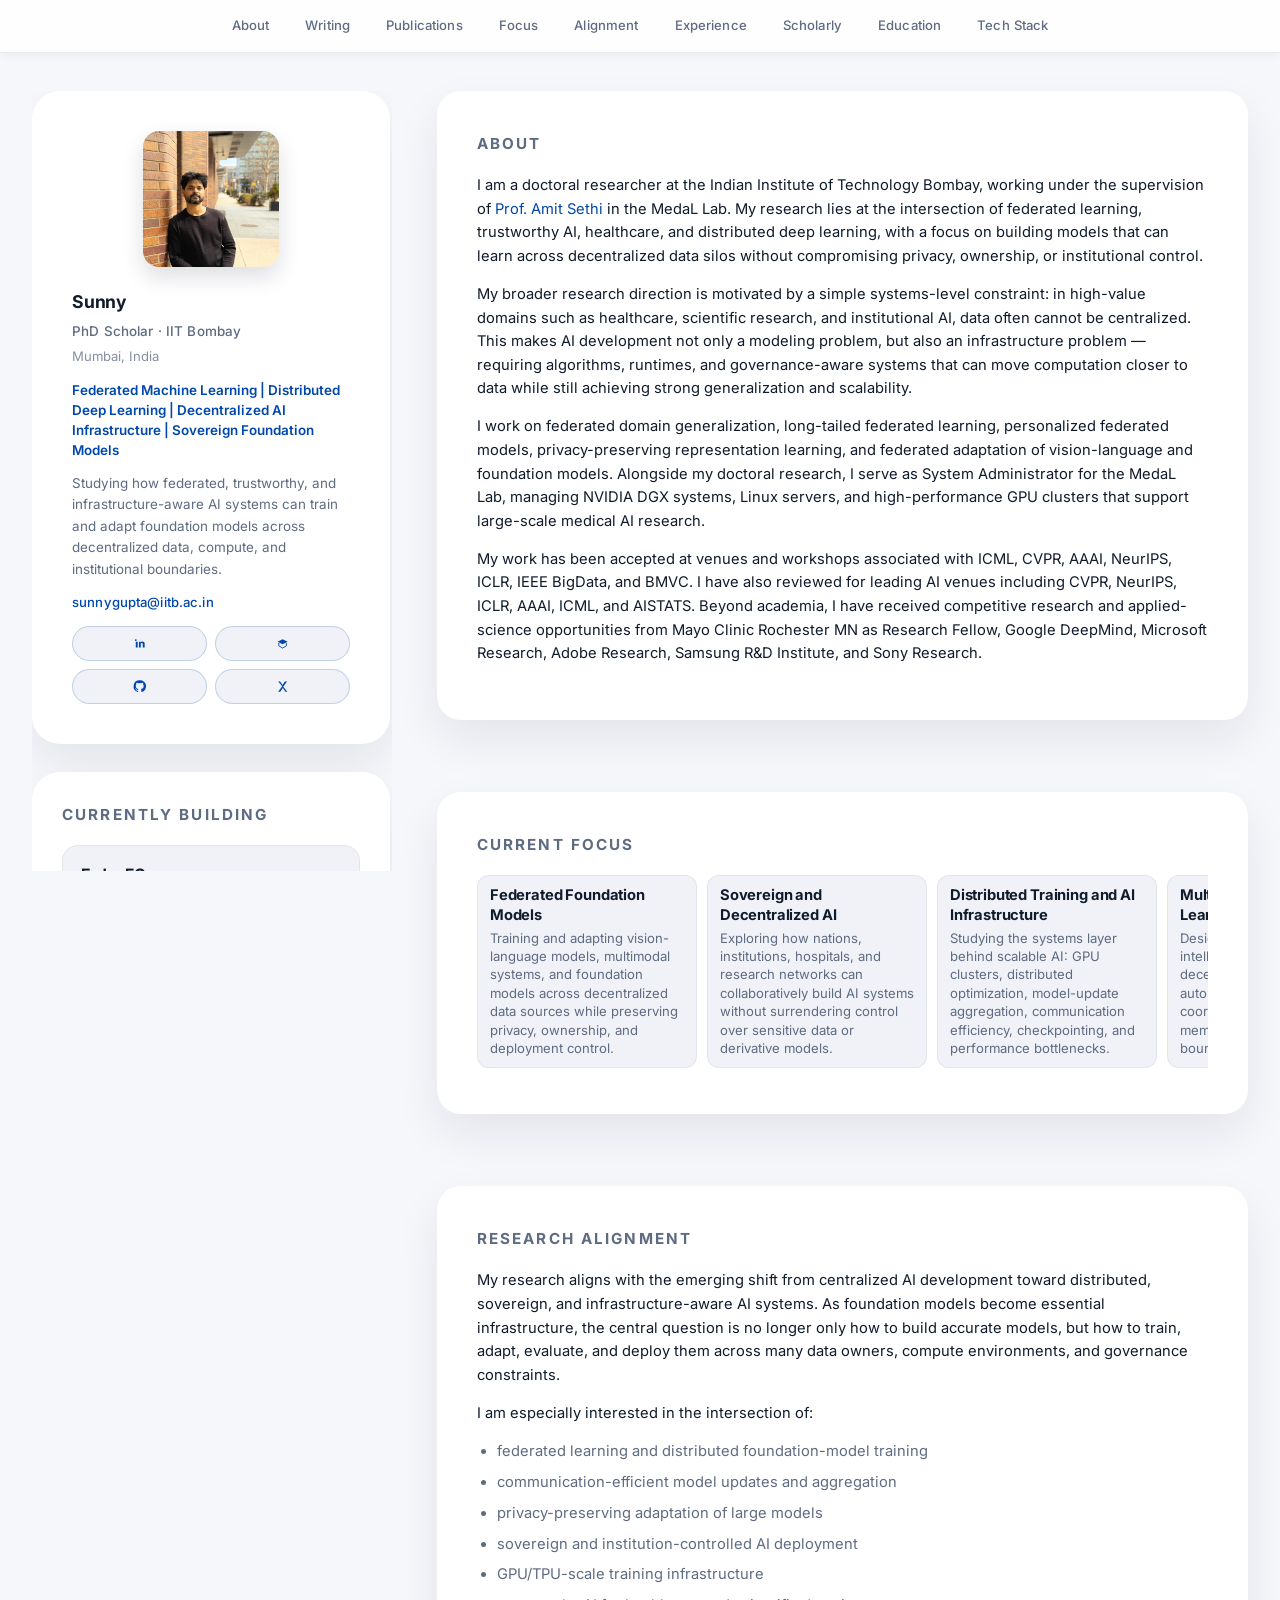
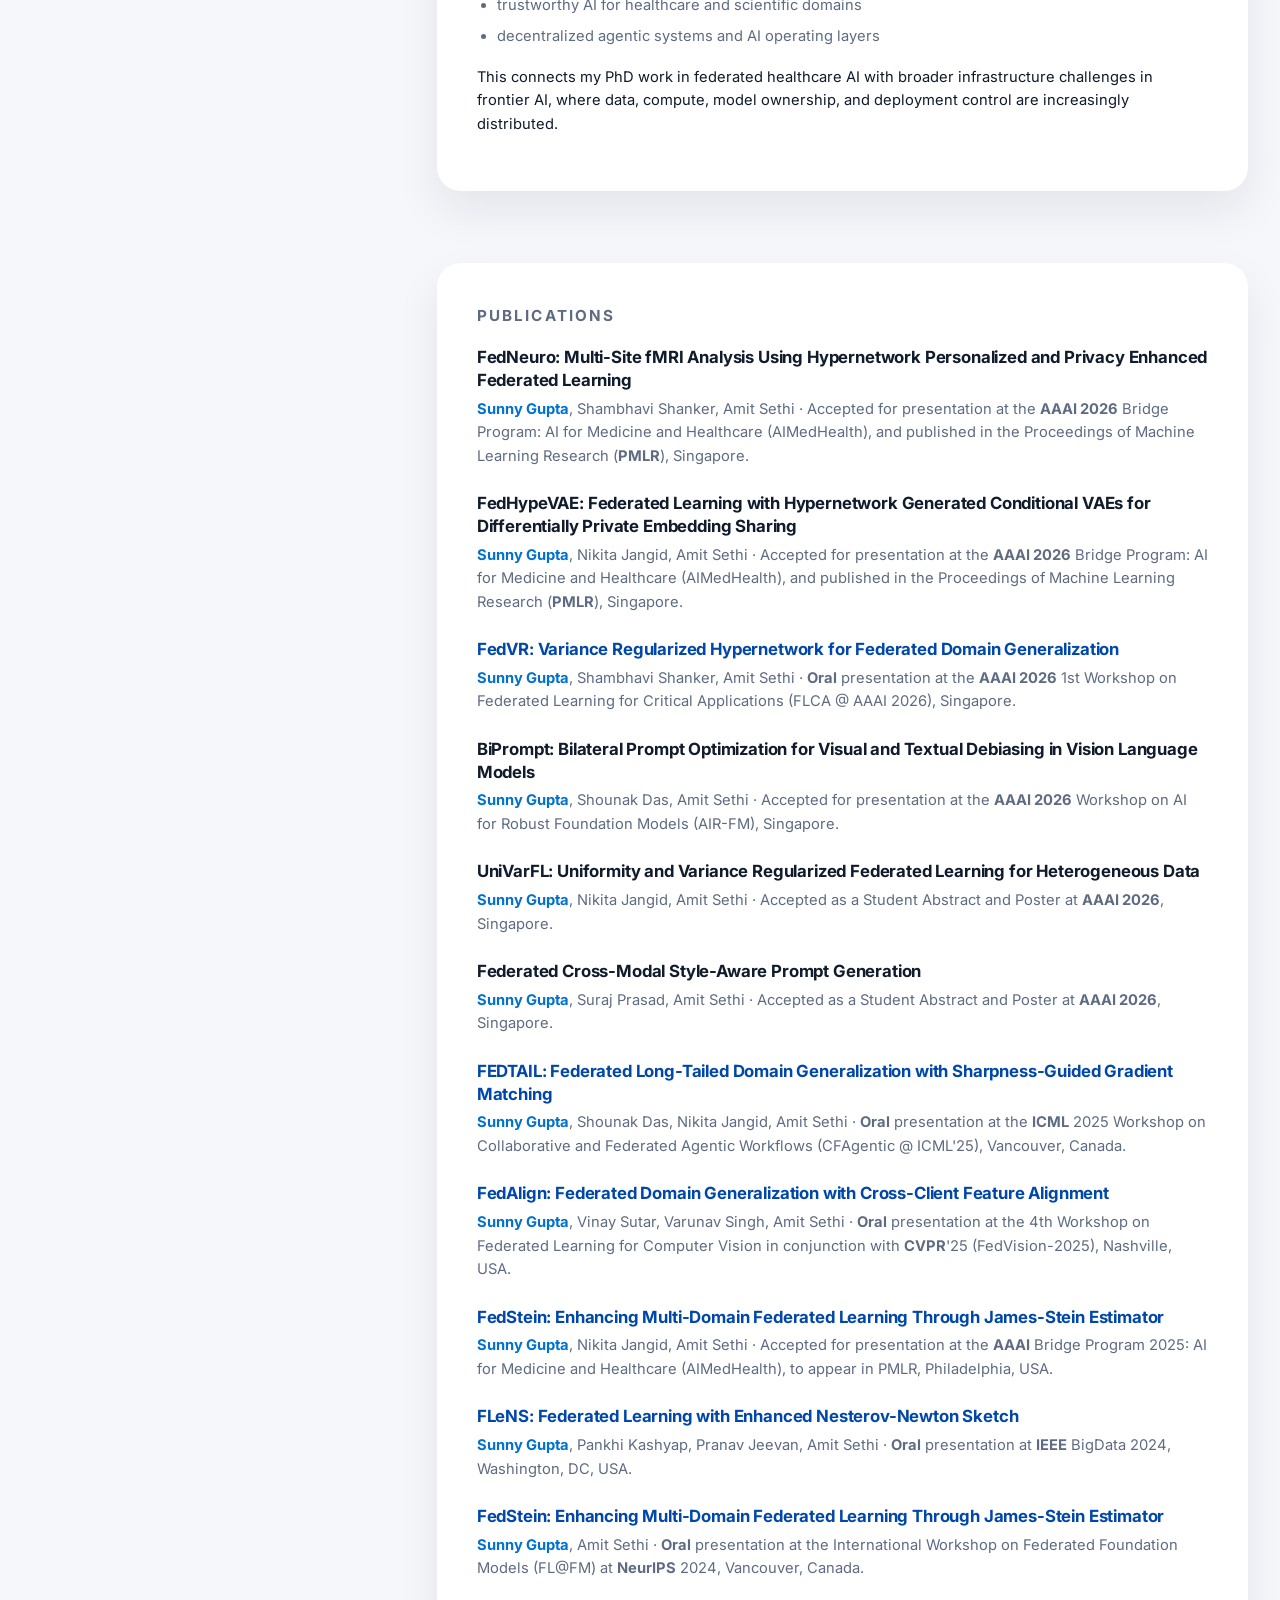
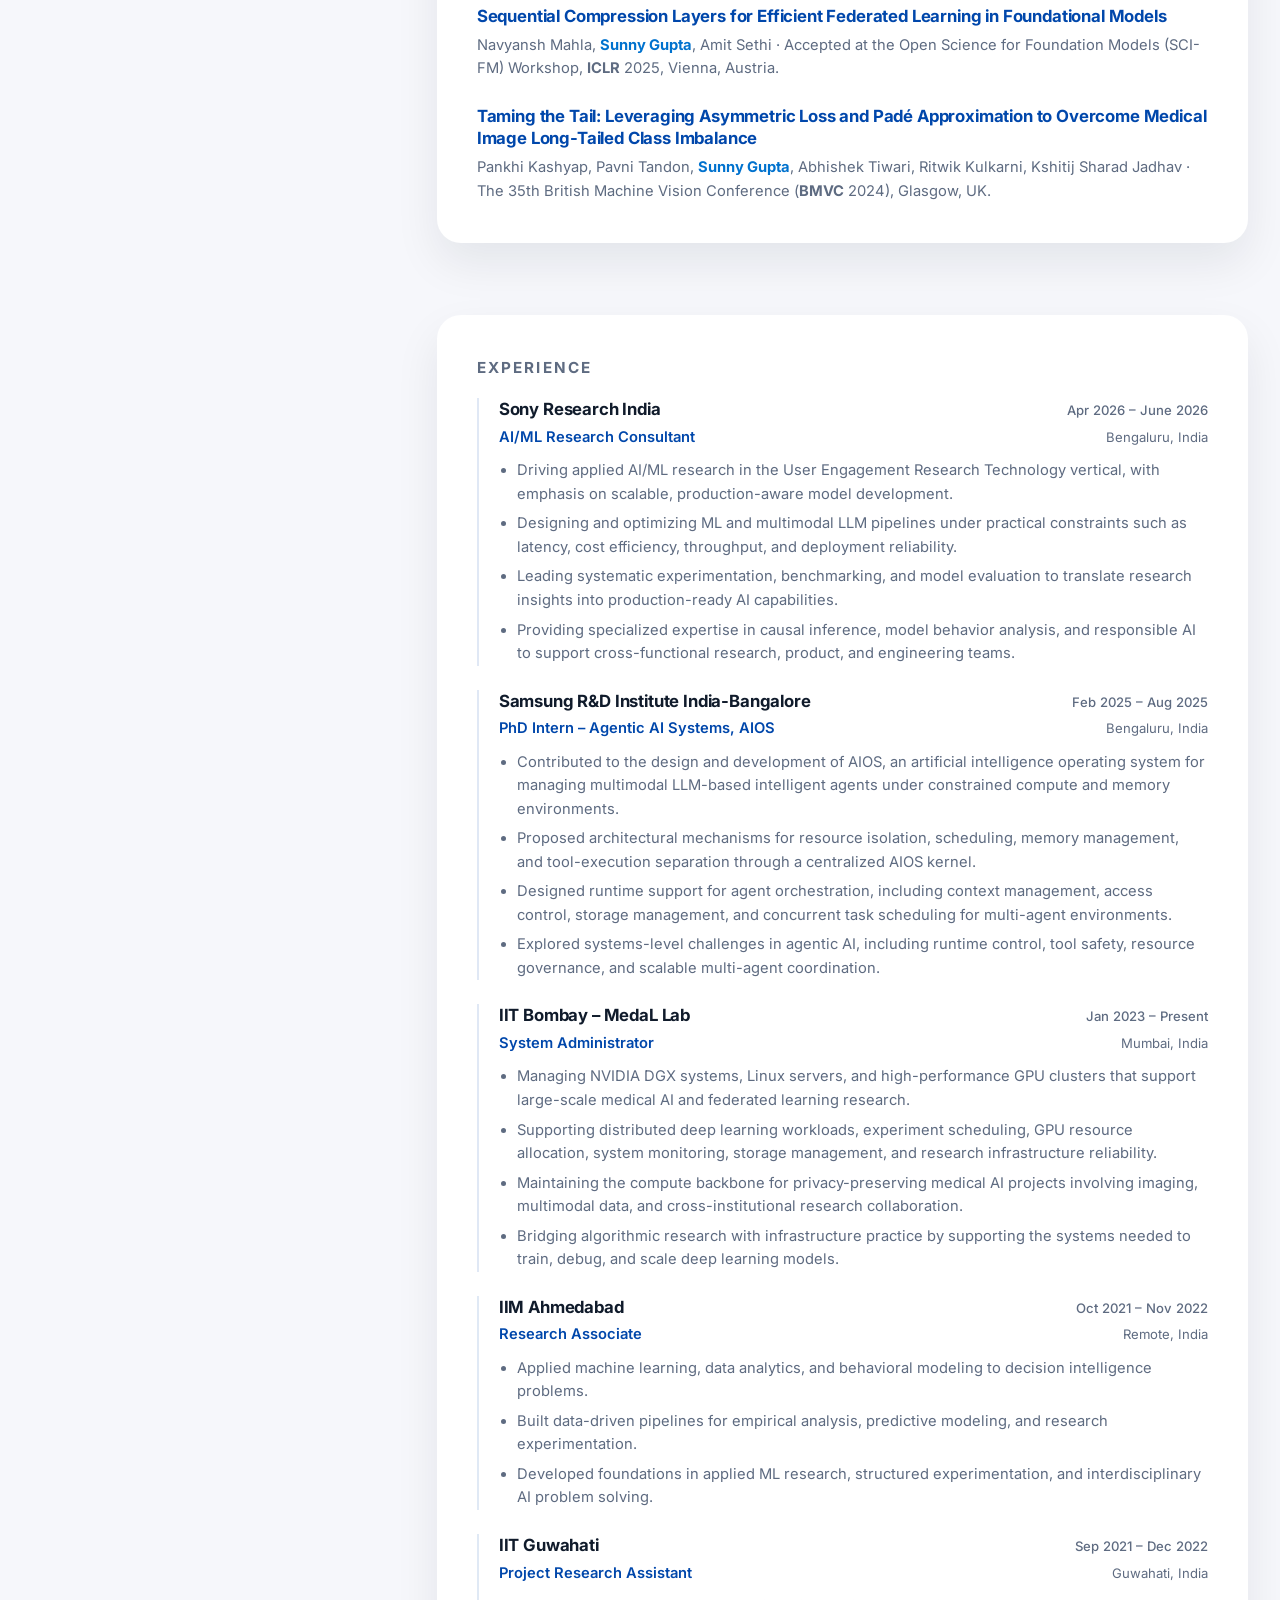
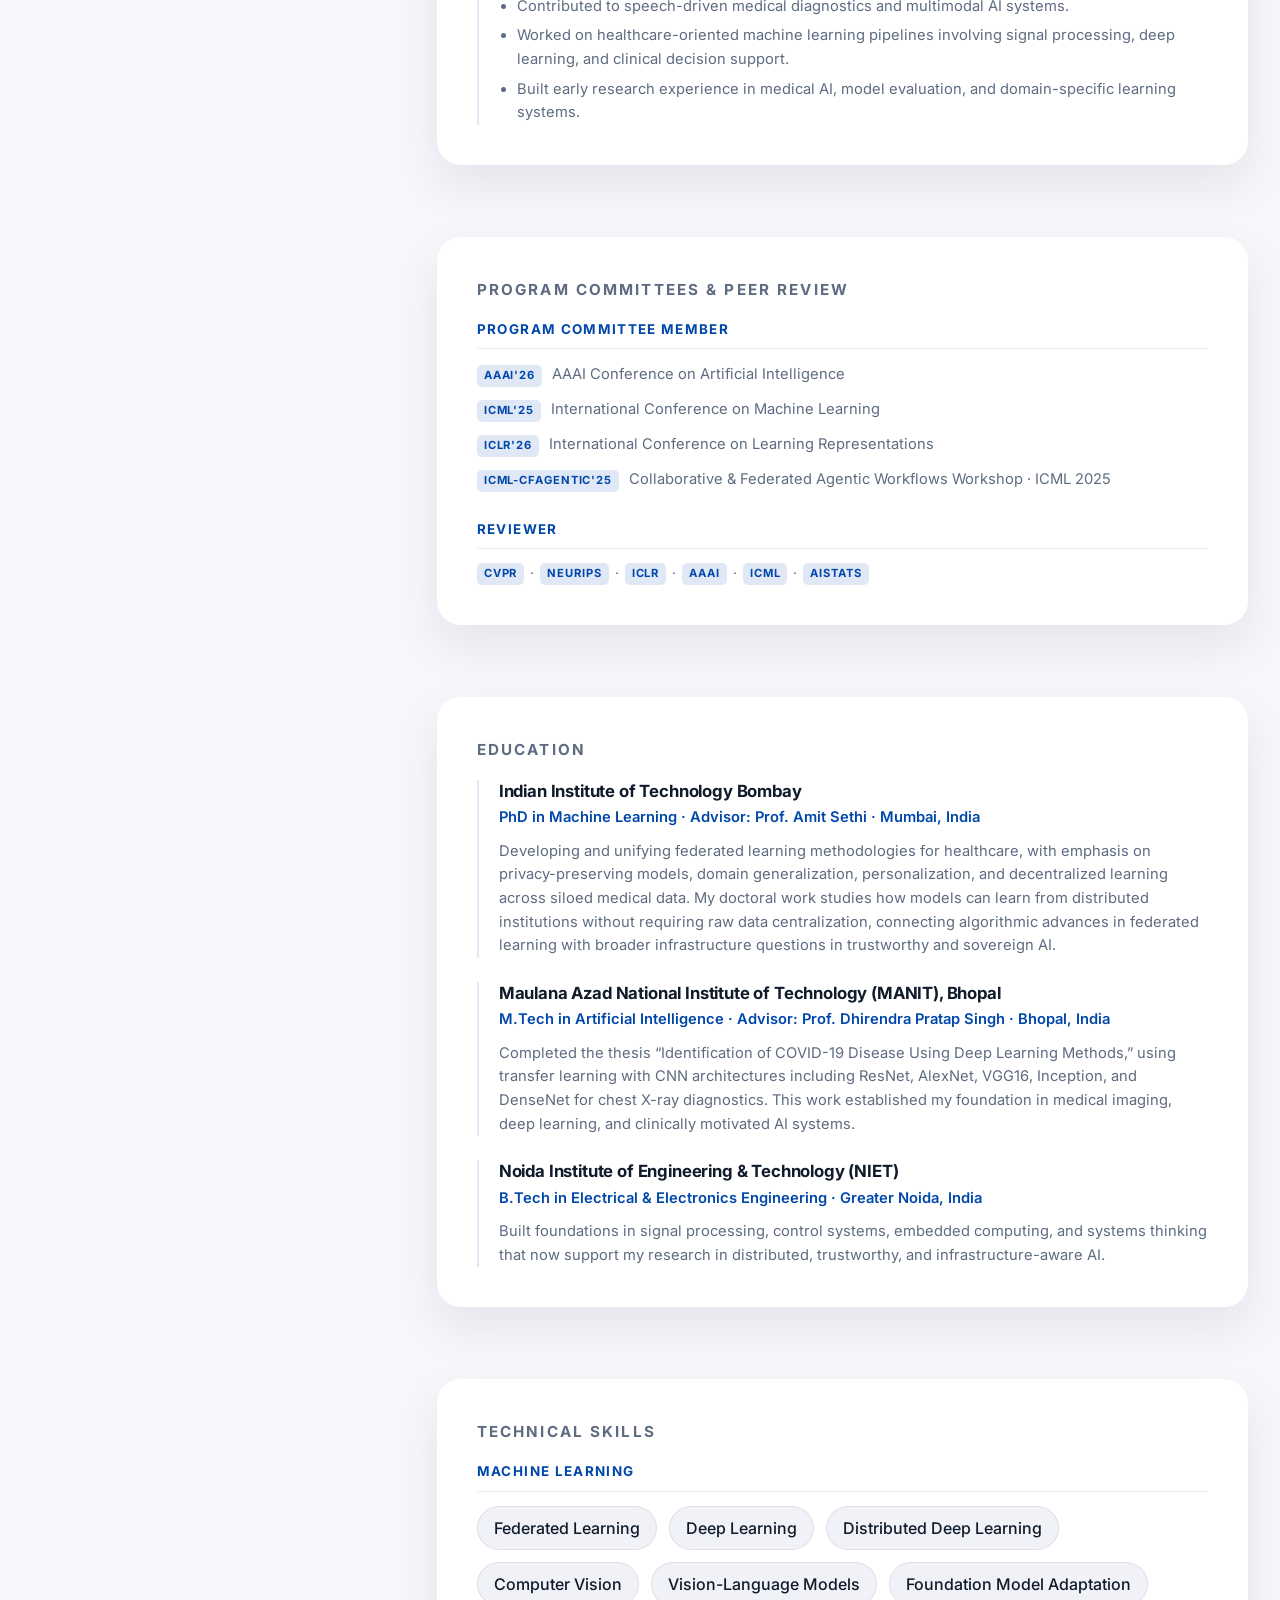
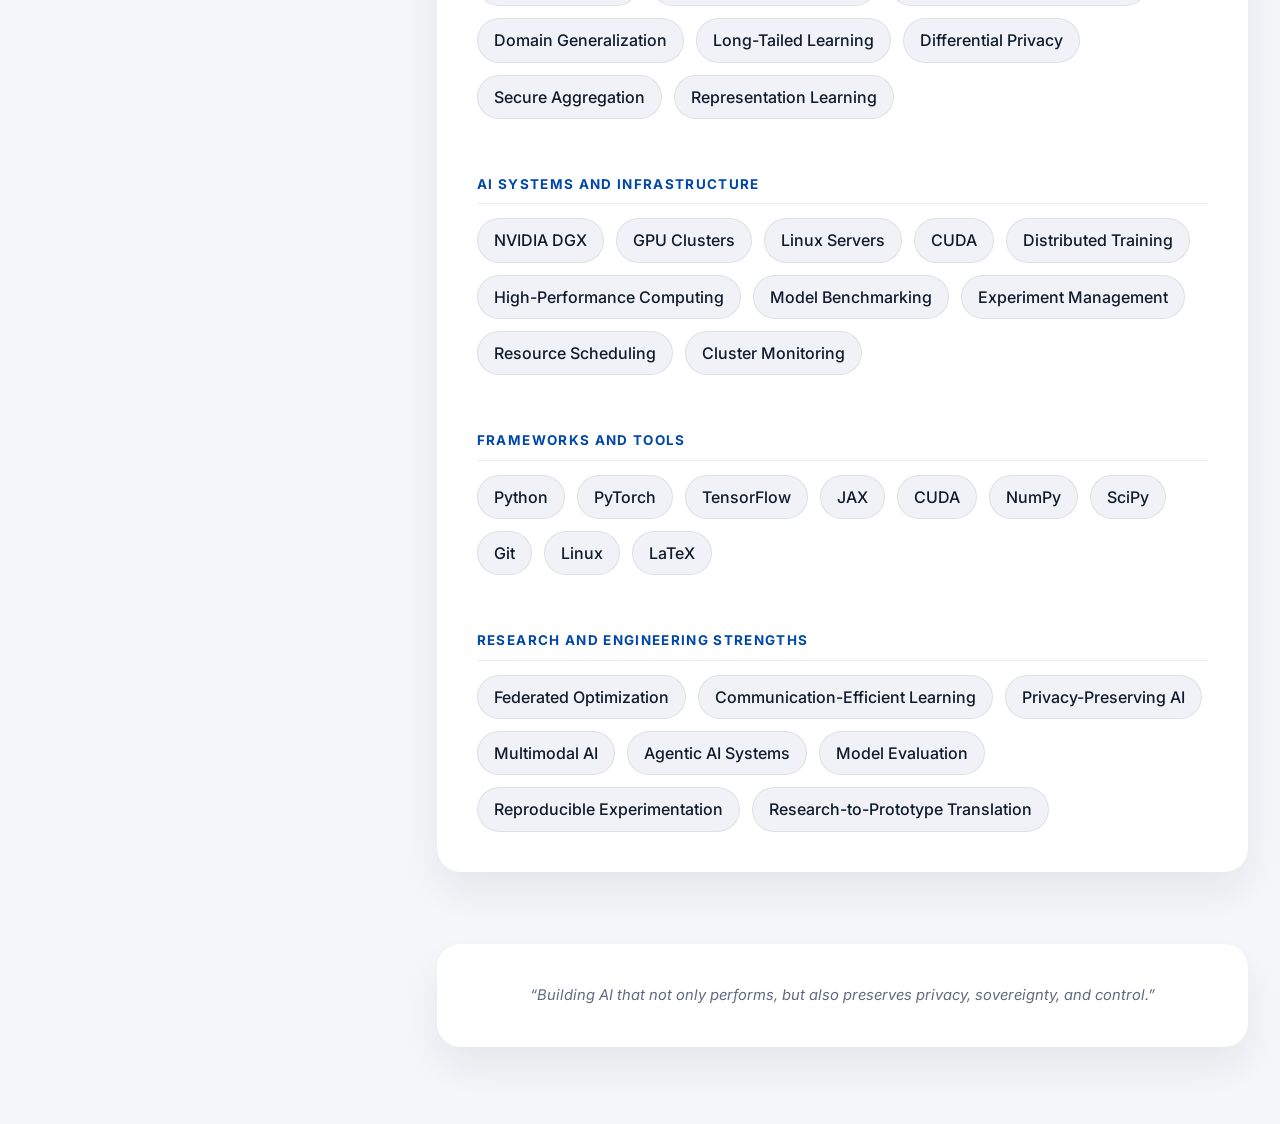
==== commit dad9af51: "Widen desktop layout to use horizontal space - Page/nav container 1200px -> 1440px cap (smaller side" ====
--- a/index.html
+++ b/index.html
@@ -9,7 +9,7 @@
   <link rel="preconnect" href="https://fonts.googleapis.com">
   <link rel="preconnect" href="https://fonts.gstatic.com" crossorigin>
   <link href="https://fonts.googleapis.com/css2?family=Inter:wght@300;400;500;600;700&display=swap" rel="stylesheet">
-  <link rel="stylesheet" href="styles.css?v=11">
+  <link rel="stylesheet" href="styles.css?v=12">
   <style>
     #service, #education {
       background: #ffffff !important;
--- a/styles.css
+++ b/styles.css
@@ -72,7 +72,7 @@
 }
 
 .top-nav__inner {
-  width: min(1200px, 95vw);
+  width: min(1440px, 95vw);
   margin: 0 auto;
   display: flex;
   align-items: center;
@@ -105,11 +105,11 @@
 }
 
 .page {
-  width: min(1200px, 95vw);
+  width: min(1440px, 95vw);
   margin: clamp(20px, 3vw, 40px) auto clamp(32px, 6vw, 80px);
   display: grid;
-  grid-template-columns: minmax(260px, 320px) 1fr;
-  gap: clamp(36px, 6vw, 96px);
+  grid-template-columns: minmax(280px, 360px) 1fr;
+  gap: clamp(28px, 3.5vw, 56px);
 }
 
 .sidebar {
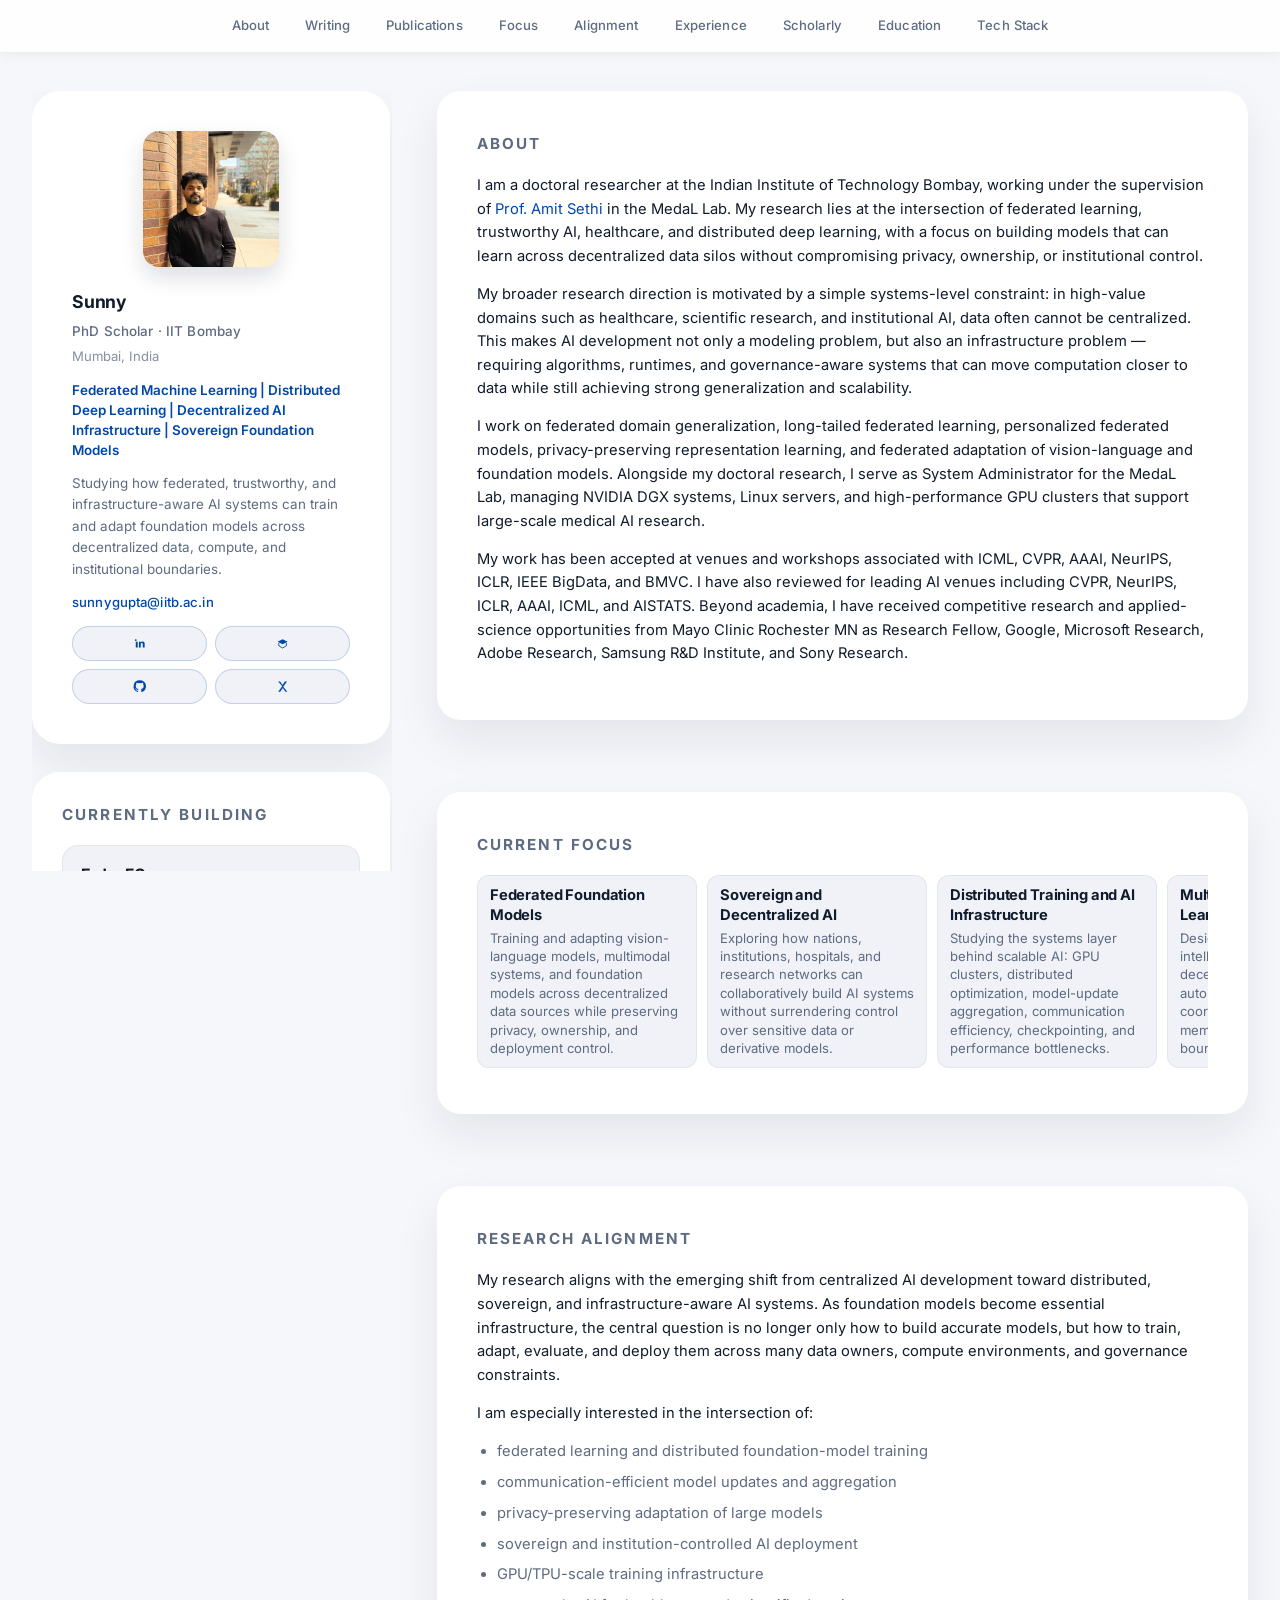
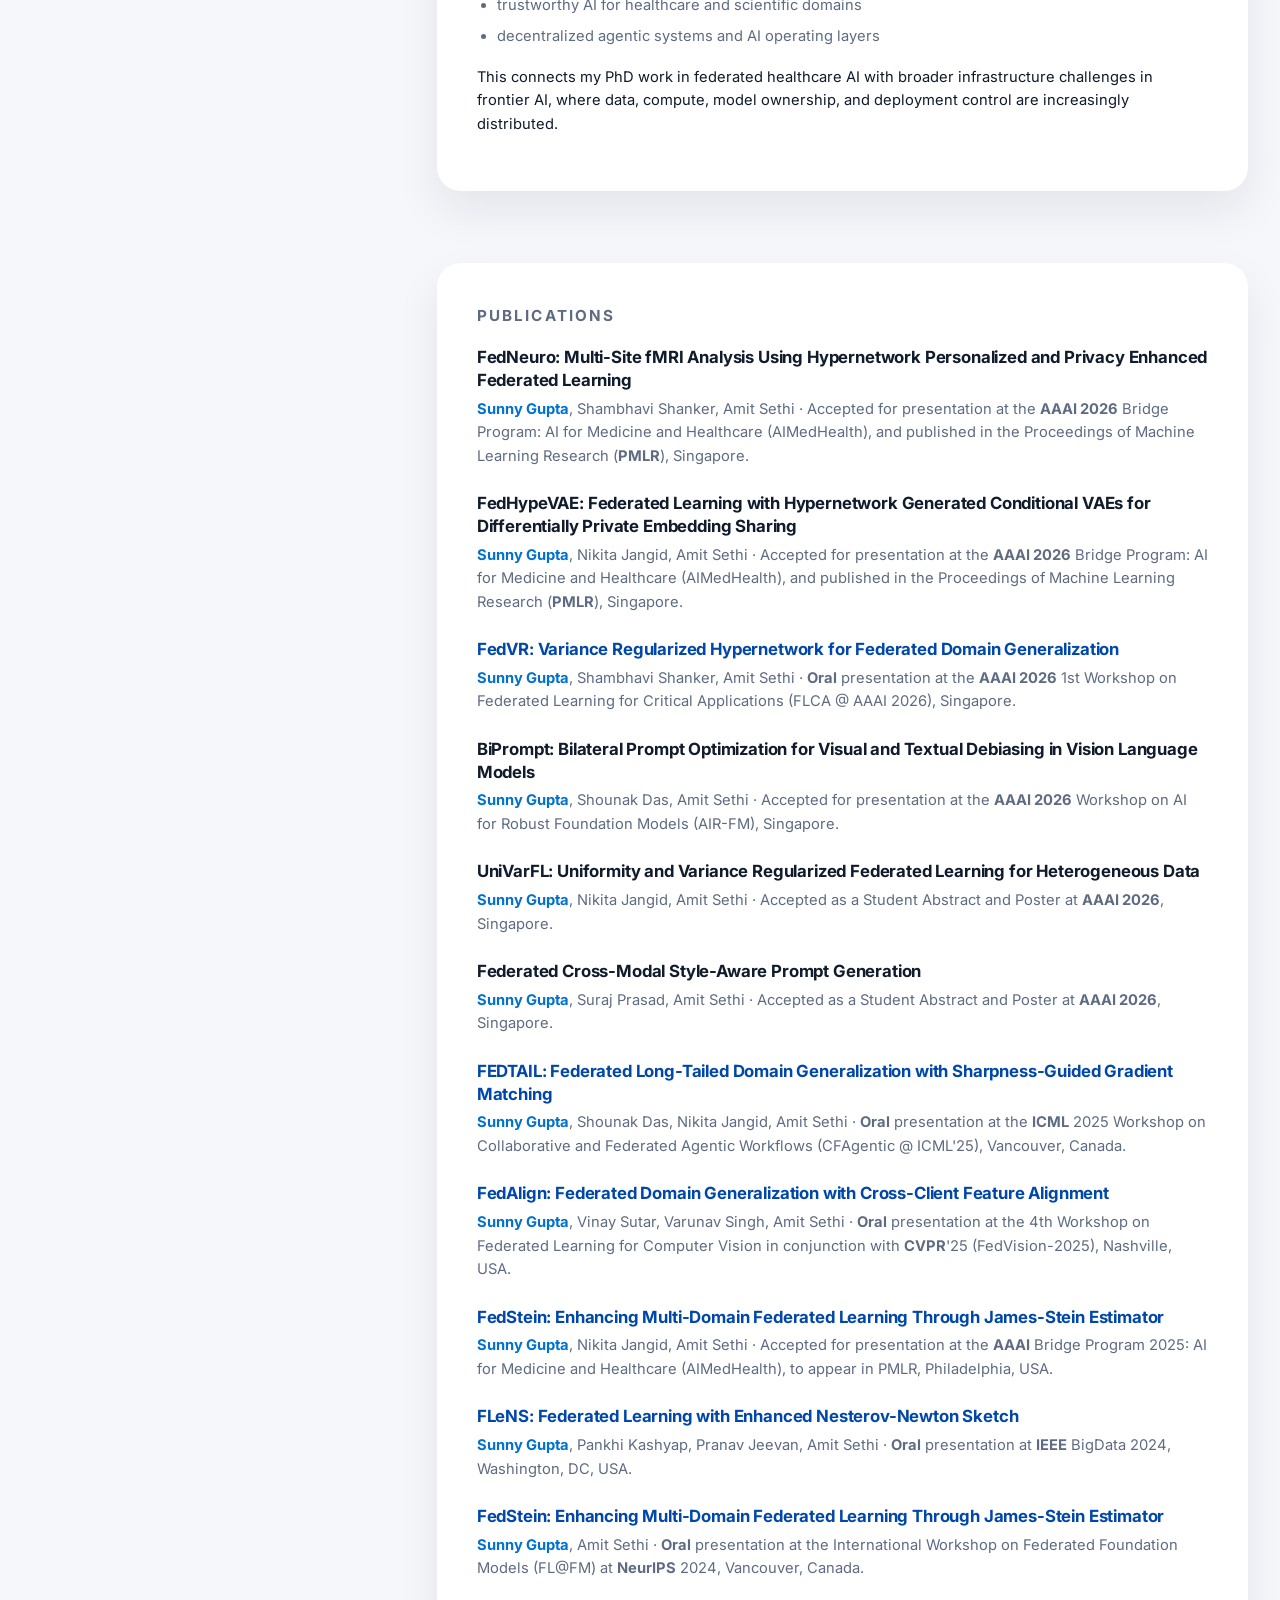
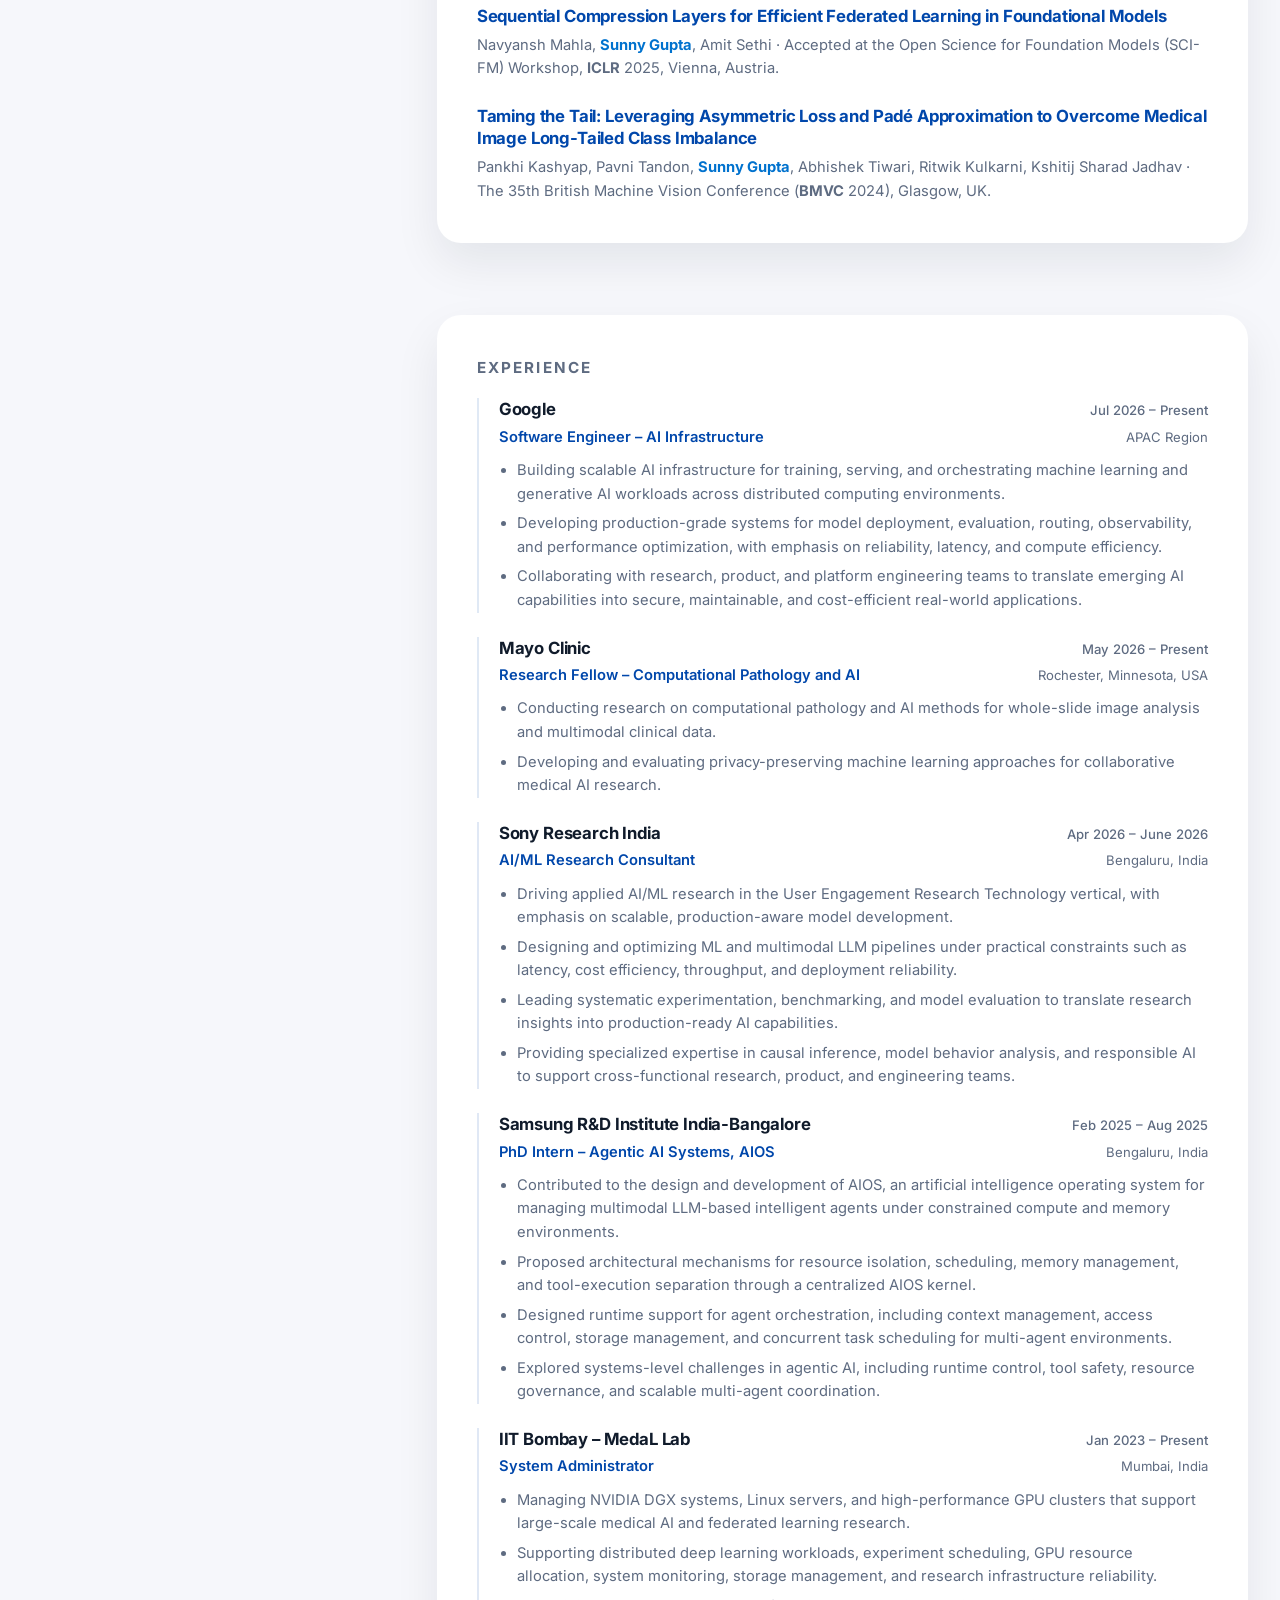
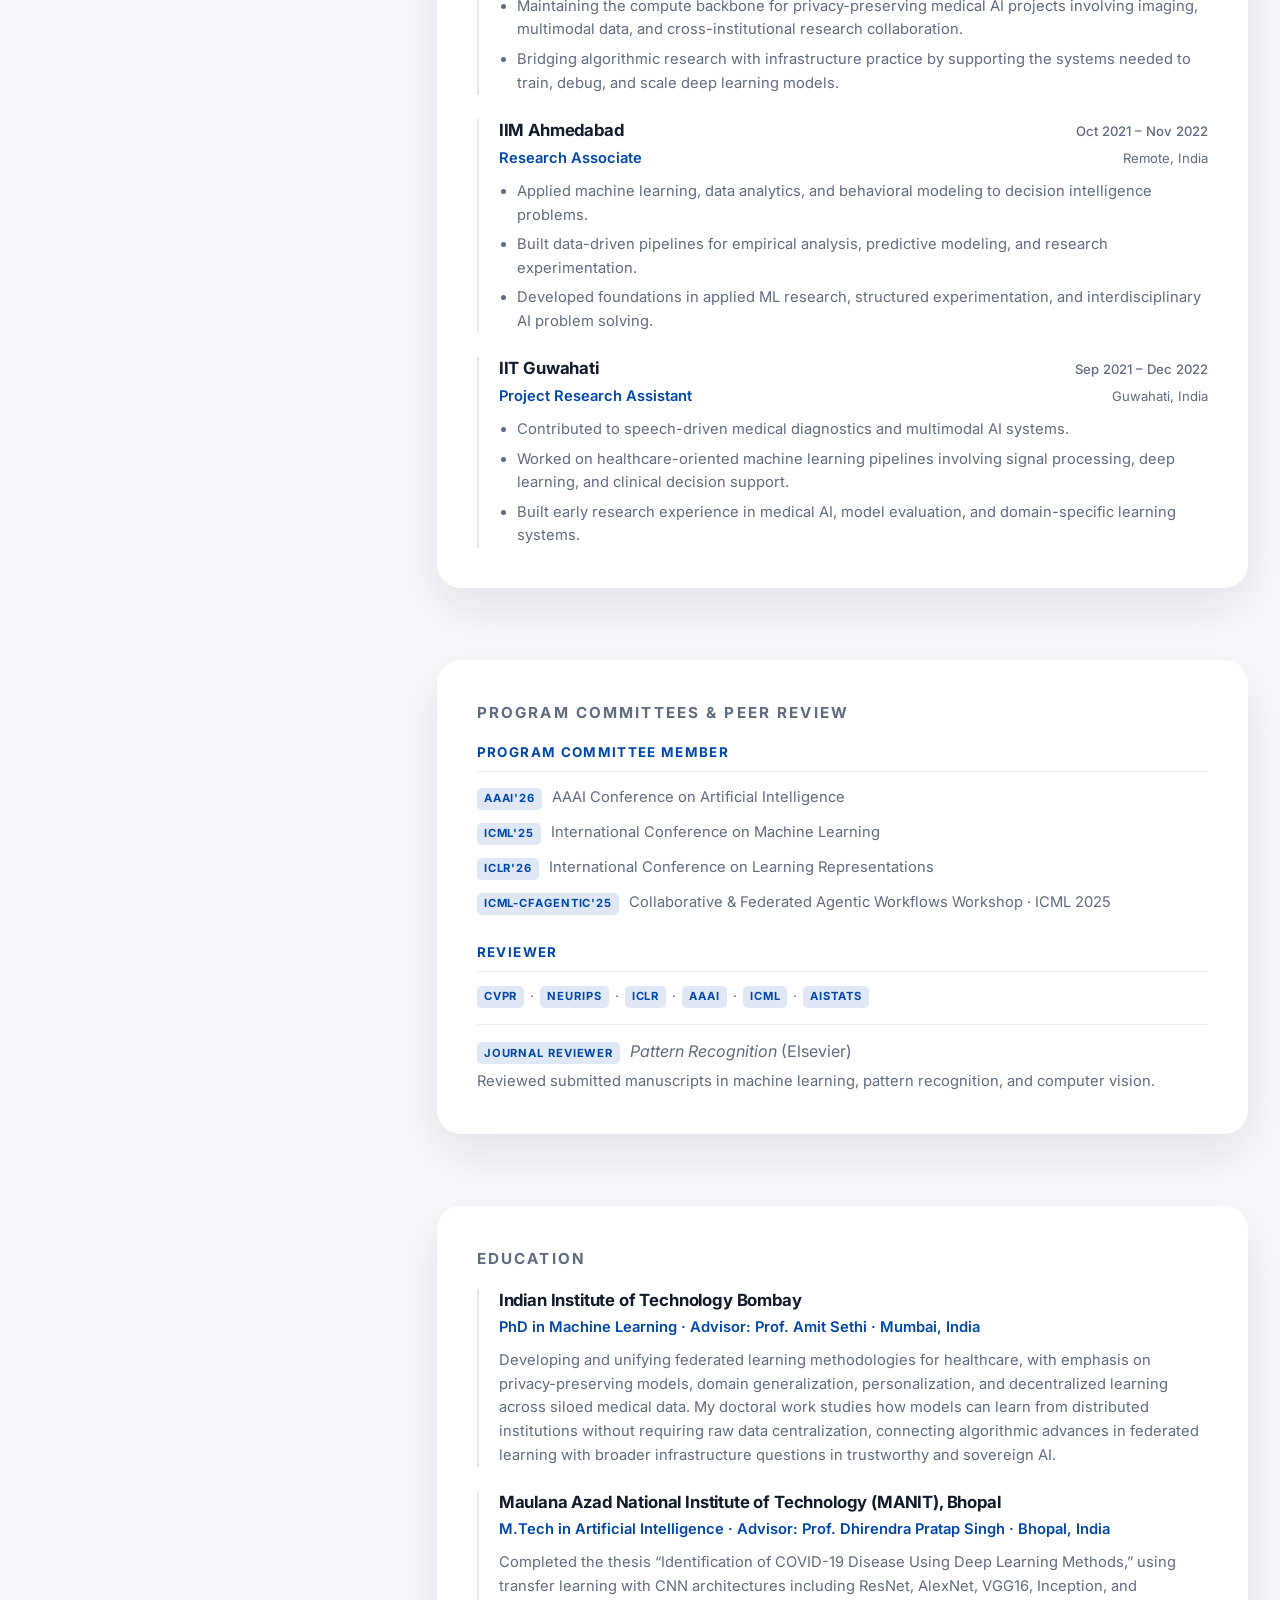
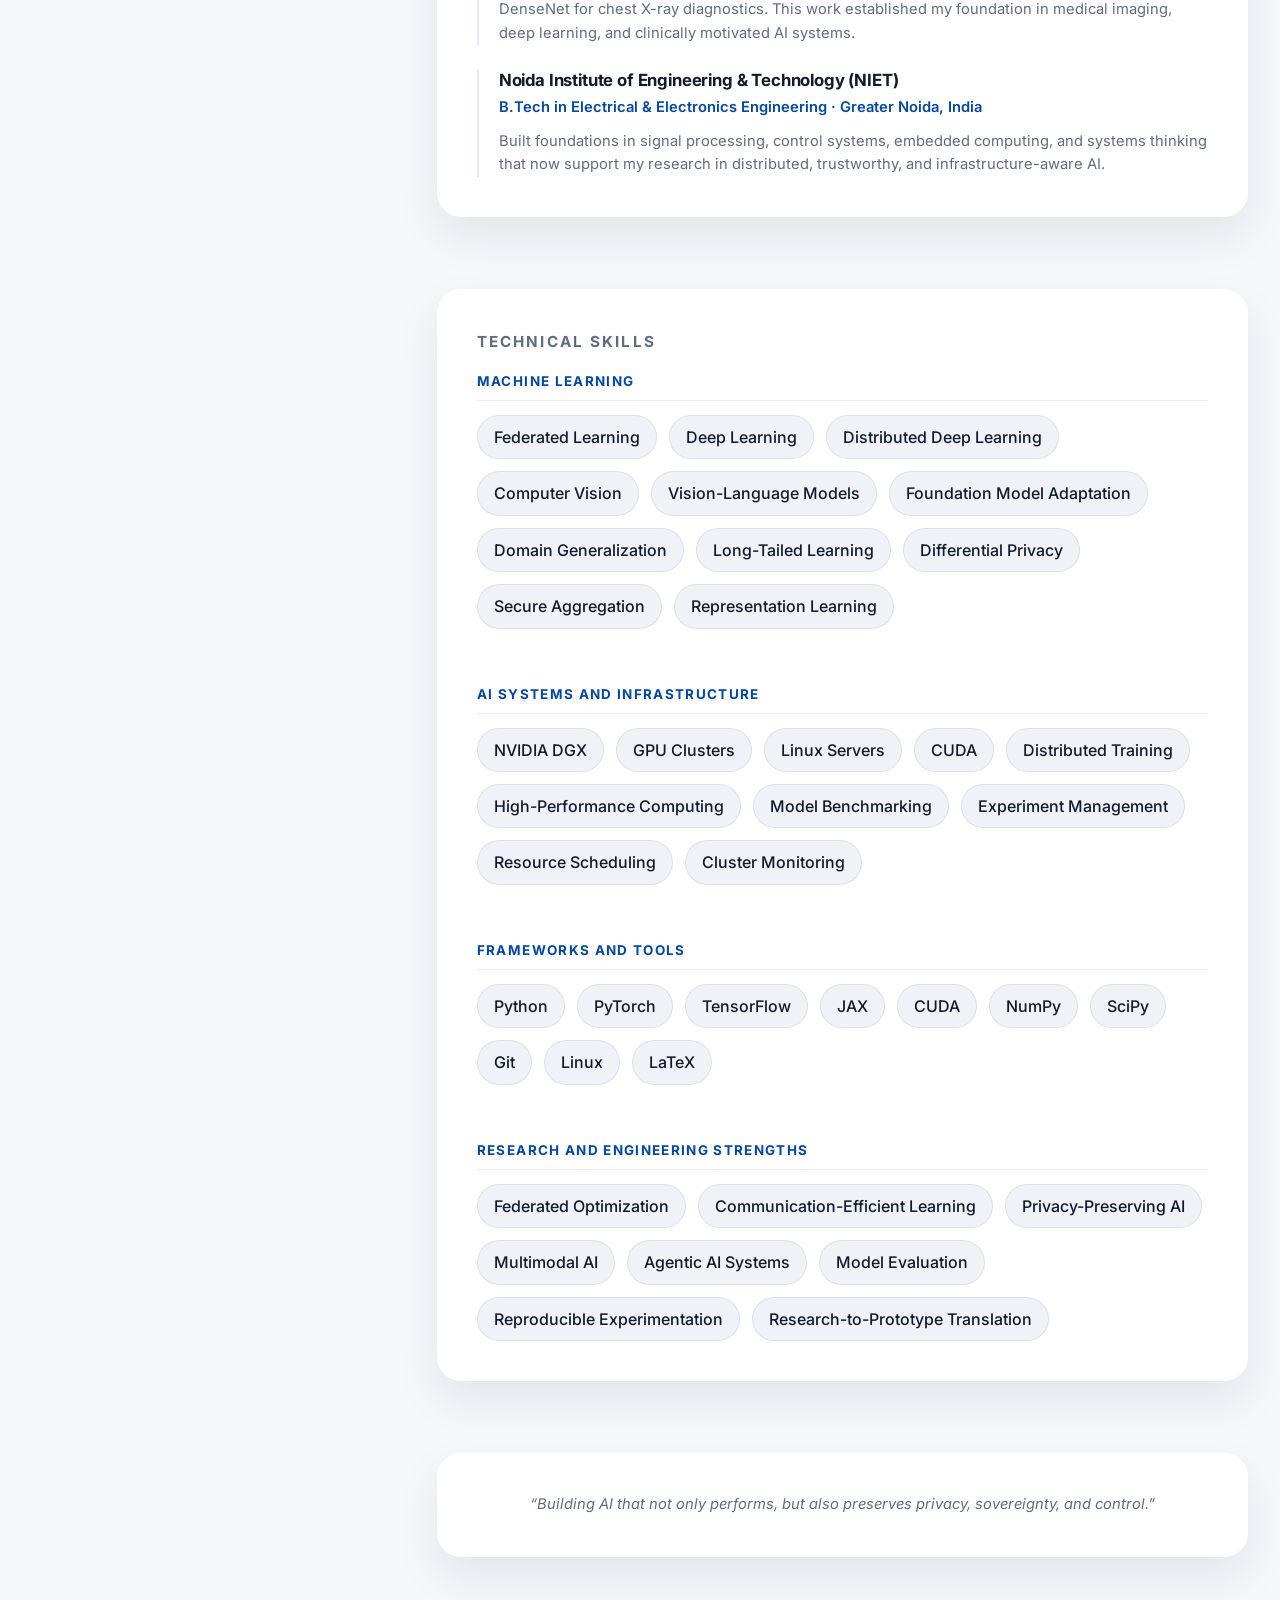
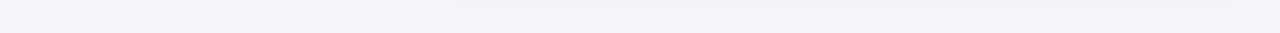
==== commit 86291b4e: "Update site experience and review details" ====
--- a/index.html
+++ b/index.html
@@ -102,6 +102,14 @@
             <span class="project-item__sub">Erdos Federated Agentic Intelligence · an agent lifecycle platform</span>
             <span class="project-item__desc">A platform for building, testing, deploying, and governing AI agents across decentralized environments. ErdosFAI explores how multi-agent systems can coordinate securely across tools, data sources, and institutions while maintaining observability, control, and responsible AI safeguards.</span>
           </a>
+          <a class="project-item" href="https://sunnyinai.github.io/SDCO/" target="_blank" rel="noopener">
+            <span class="project-item__head">
+              <span class="project-item__name">Sunny Data Center Observatory</span>
+              <svg viewBox="0 0 24 24" aria-hidden="true"><path d="M7 17 17 7M9 7h8v8" fill="none" stroke="currentColor" stroke-width="2" stroke-linecap="round" stroke-linejoin="round"></path></svg>
+            </span>
+            <span class="project-item__sub">India&apos;s data-centre footprint · mapped in the public interest</span>
+            <span class="project-item__desc">A source-backed public-interest observatory for exploring Indian data-centre facilities, project status, policy, capacity signals, infrastructure safeguards, and privacy-conscious community reports.</span>
+          </a>
         </div>
       </section>
 
@@ -176,7 +184,7 @@
           I work on federated domain generalization, long-tailed federated learning, personalized federated models, privacy-preserving representation learning, and federated adaptation of vision-language and foundation models. Alongside my doctoral research, I serve as System Administrator for the MedaL Lab, managing NVIDIA DGX systems, Linux servers, and high-performance GPU clusters that support large-scale medical AI research.
         </p>
         <p>
-          My work has been accepted at venues and workshops associated with ICML, CVPR, AAAI, NeurIPS, ICLR, IEEE BigData, and BMVC. I have also reviewed for leading AI venues including CVPR, NeurIPS, ICLR, AAAI, ICML, and AISTATS. Beyond academia, I have received competitive research and applied-science opportunities from Mayo Clinic Rochester MN as Research Fellow, Google DeepMind, Microsoft Research, Adobe Research, Samsung R&amp;D Institute, and Sony Research.
+          My work has been accepted at venues and workshops associated with ICML, CVPR, AAAI, NeurIPS, ICLR, IEEE BigData, and BMVC. I have also reviewed for leading AI venues including CVPR, NeurIPS, ICLR, AAAI, ICML, and AISTATS. Beyond academia, I have received competitive research and applied-science opportunities from Mayo Clinic Rochester MN as Research Fellow, Google, Microsoft Research, Adobe Research, Samsung R&amp;D Institute, and Sony Research.
         </p>
       </section>
 
@@ -291,6 +299,39 @@
       <section id="experience" class="content__section">
         <h2 class="section-title">Experience</h2>
         <div class="timeline">
+          <article>
+            <header>
+              <div class="timeline__head">
+                <h3>Google</h3>
+                <span class="timeline__date">Jul 2026 – Present</span>
+              </div>
+              <div class="timeline__sub">
+                <span class="timeline__role">Software Engineer – AI Infrastructure</span>
+                <span class="timeline__place">APAC Region</span>
+              </div>
+            </header>
+            <ul class="timeline__bullets">
+              <li>Building scalable AI infrastructure for training, serving, and orchestrating machine learning and generative AI workloads across distributed computing environments.</li>
+              <li>Developing production-grade systems for model deployment, evaluation, routing, observability, and performance optimization, with emphasis on reliability, latency, and compute efficiency.</li>
+              <li>Collaborating with research, product, and platform engineering teams to translate emerging AI capabilities into secure, maintainable, and cost-efficient real-world applications.</li>
+            </ul>
+          </article>
+          <article>
+            <header>
+              <div class="timeline__head">
+                <h3>Mayo Clinic</h3>
+                <span class="timeline__date">May 2026 – Present</span>
+              </div>
+              <div class="timeline__sub">
+                <span class="timeline__role">Research Fellow – Computational Pathology and AI</span>
+                <span class="timeline__place">Rochester, Minnesota, USA</span>
+              </div>
+            </header>
+            <ul class="timeline__bullets">
+              <li>Conducting research on computational pathology and AI methods for whole-slide image analysis and multimodal clinical data.</li>
+              <li>Developing and evaluating privacy-preserving machine learning approaches for collaborative medical AI research.</li>
+            </ul>
+          </article>
           <article>
             <header>
               <div class="timeline__head">
@@ -422,6 +463,13 @@
             <span class="conf-sep">·</span>
             <a href="https://virtual.aistats.org/Conferences/2026/Reviewers" target="_blank" rel="noopener" class="conf-tag">AISTATS</a>
           </div>
+          <div class="journal-review">
+            <div class="journal-review__head">
+              <span class="conf-tag">Journal Reviewer</span>
+              <span class="journal-review__title"><em>Pattern Recognition</em> (Elsevier)</span>
+            </div>
+            <p>Reviewed submitted manuscripts in machine learning, pattern recognition, and computer vision.</p>
+          </div>
         </div>
       </section>
 
--- a/styles.css
+++ b/styles.css
@@ -567,6 +567,33 @@
   gap: 6px;
 }
 
+.journal-review {
+  margin-top: 16px;
+  padding-top: 14px;
+  border-top: 1px solid var(--border);
+  display: grid;
+  gap: 6px;
+}
+
+.journal-review__head {
+  display: flex;
+  flex-wrap: wrap;
+  align-items: baseline;
+  gap: 10px;
+}
+
+.journal-review__title {
+  color: var(--text-muted);
+  line-height: 1.5;
+}
+
+.journal-review p {
+  margin: 0;
+  color: var(--text-muted);
+  font-size: 0.92rem;
+  line-height: 1.6;
+}
+
 .conf-sep {
   color: var(--text-muted);
   font-size: 0.85rem;
@@ -611,6 +638,18 @@
 
   .section-title {
     letter-spacing: 0.18em;
+  }
+
+  .timeline__head,
+  .timeline__sub {
+    flex-direction: column;
+    align-items: flex-start;
+    gap: 3px;
+  }
+
+  .timeline__date,
+  .timeline__place {
+    white-space: normal;
   }
 }
 
